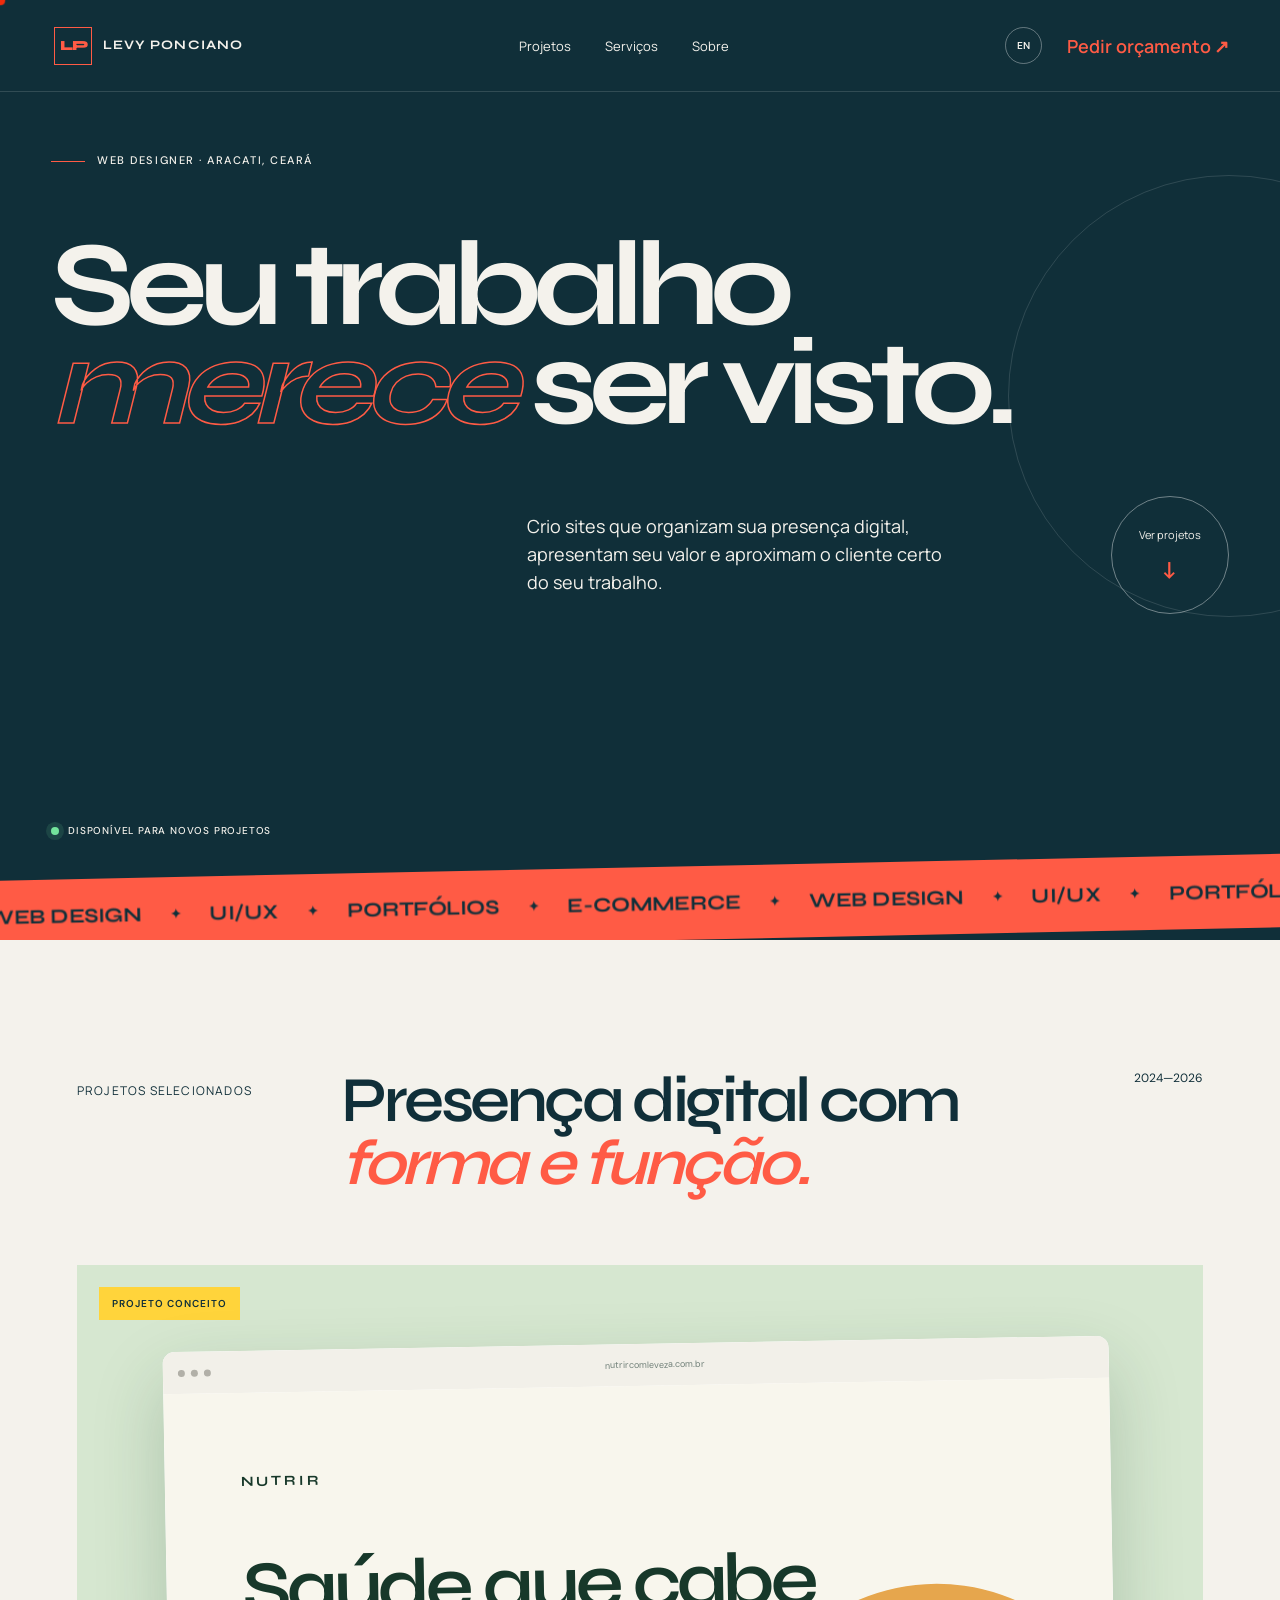
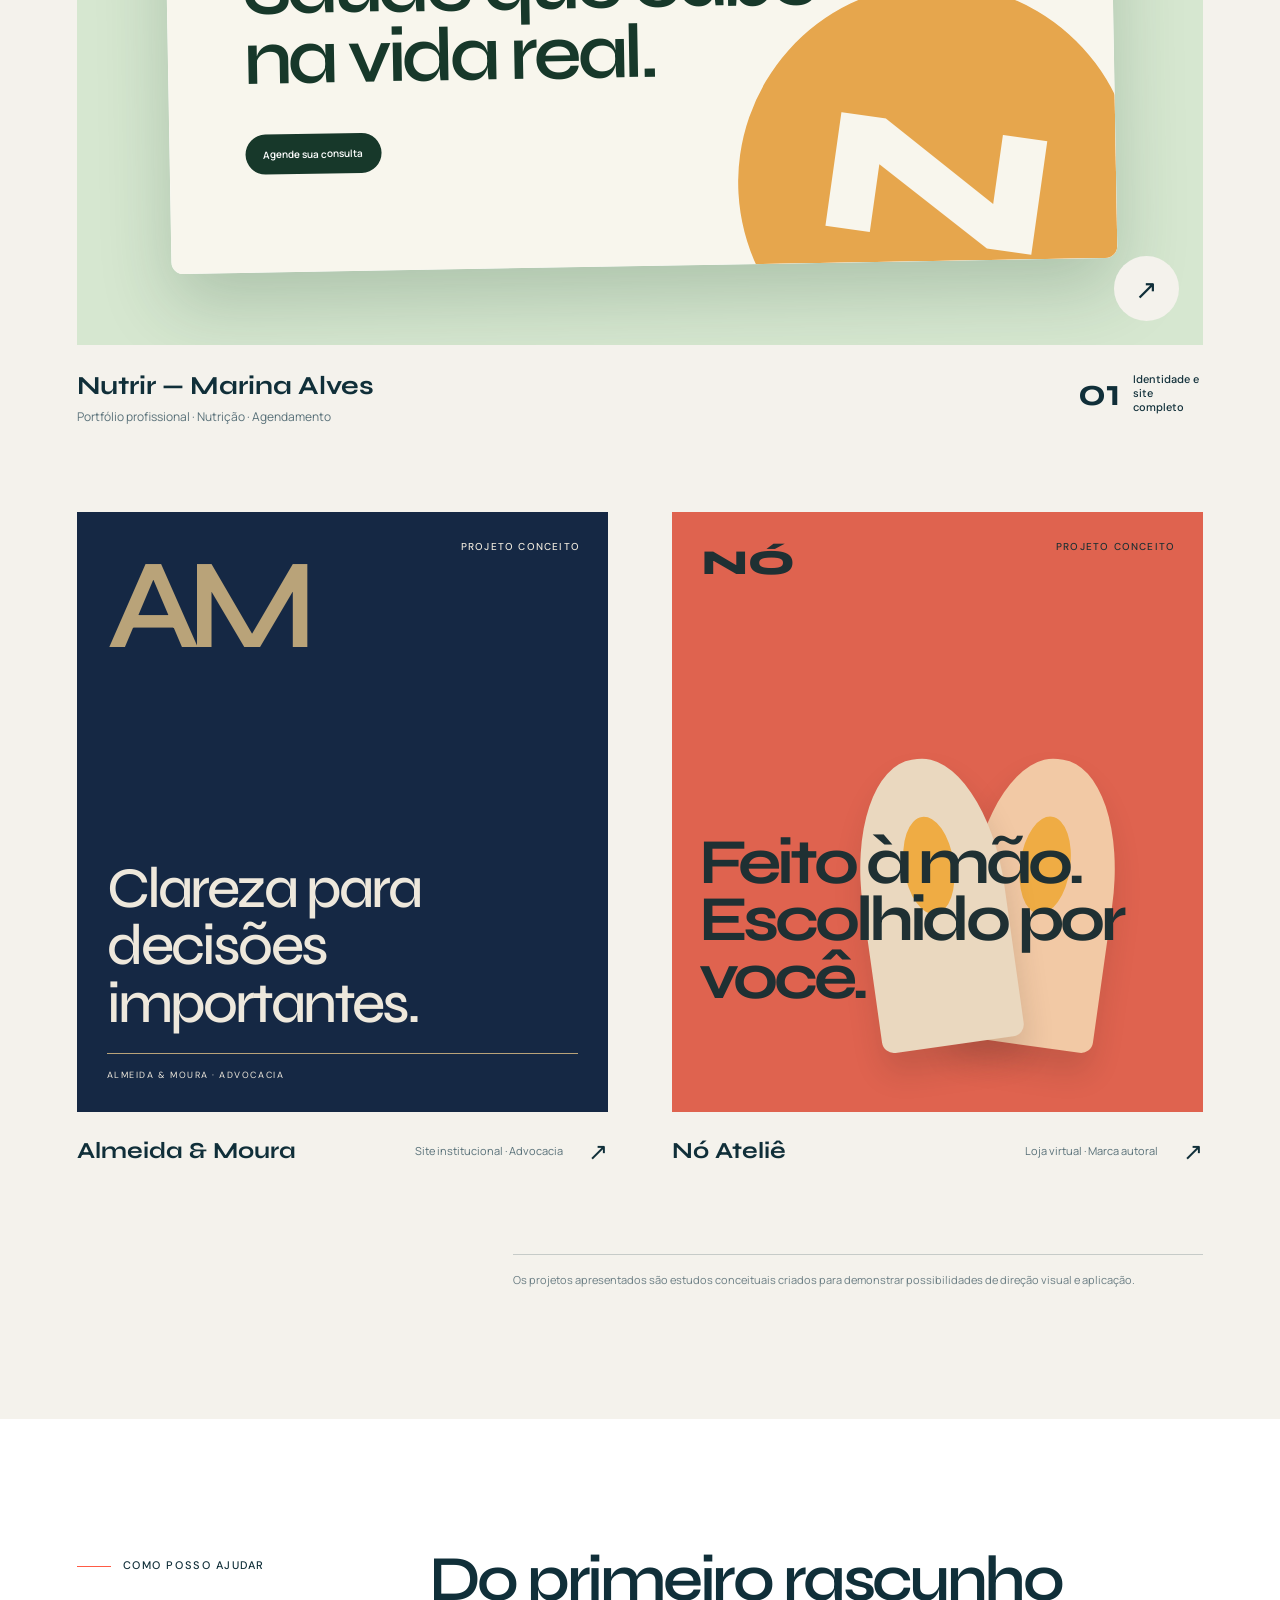
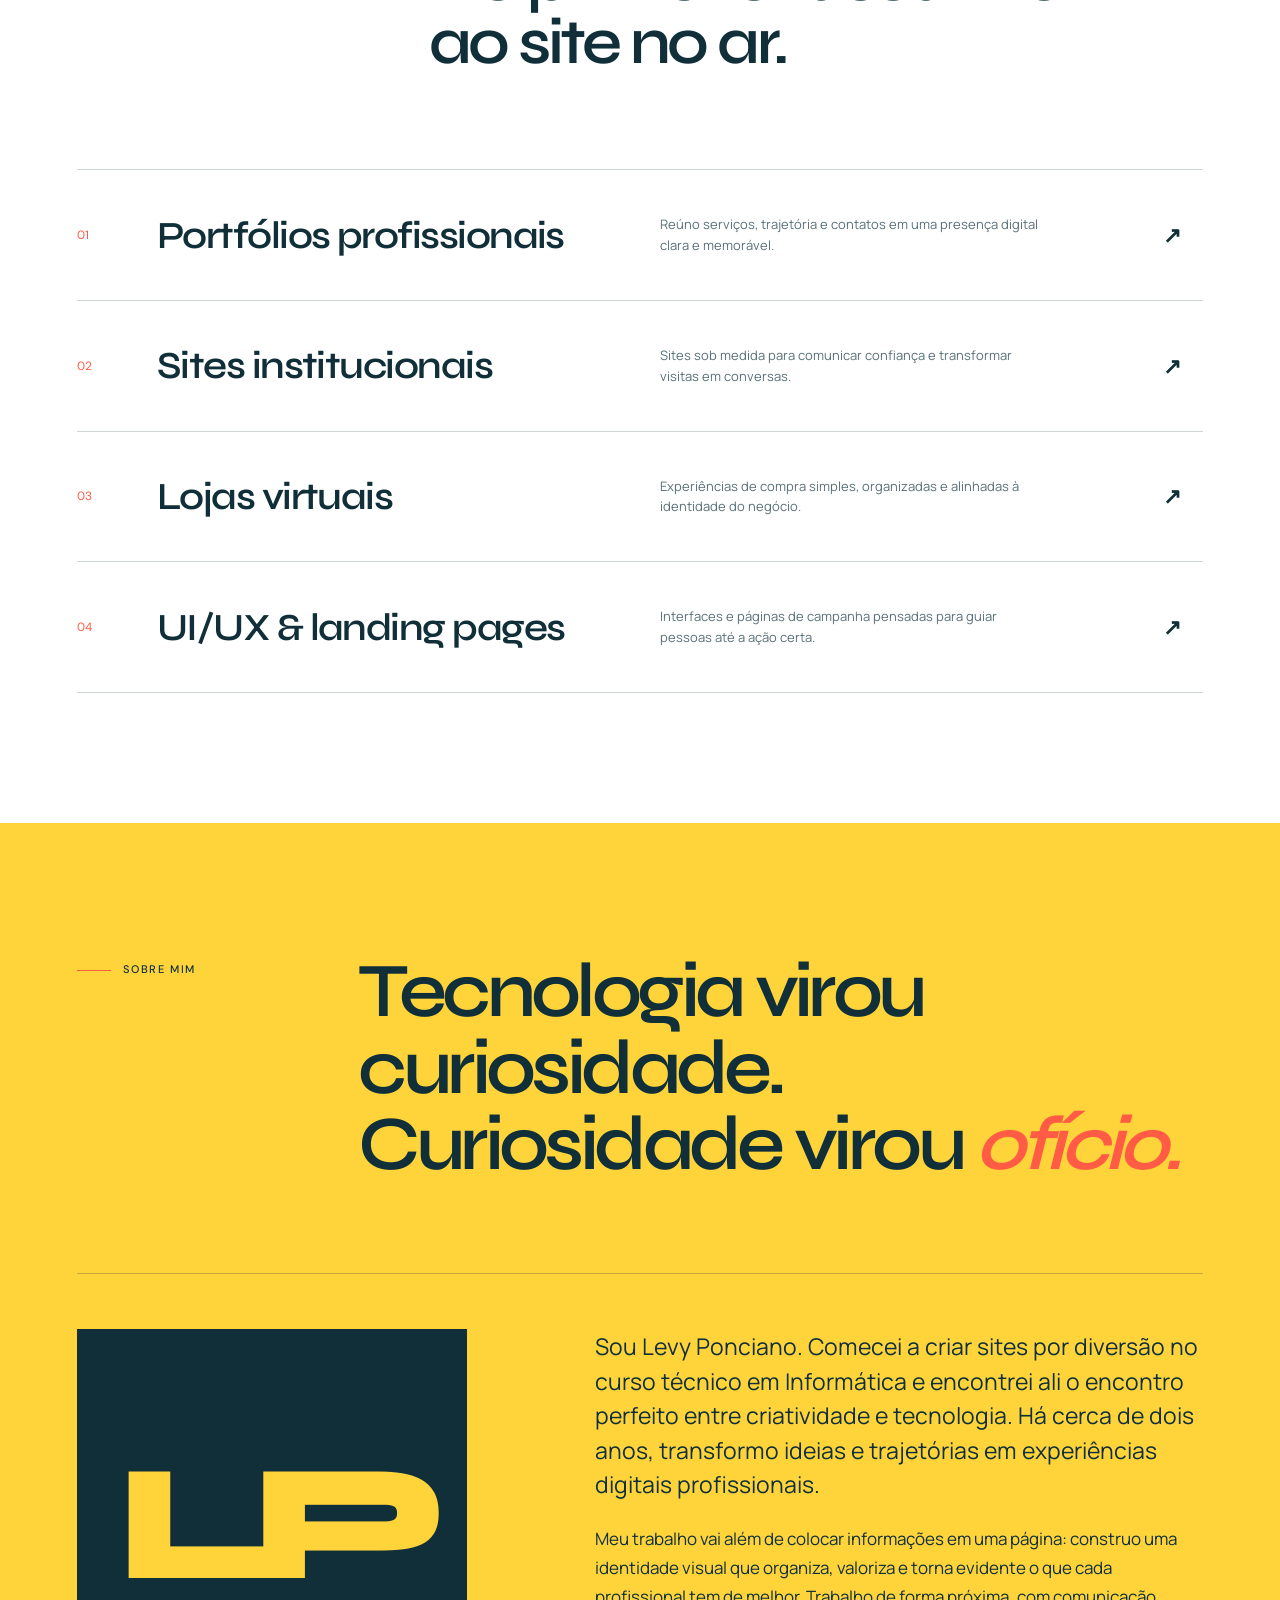
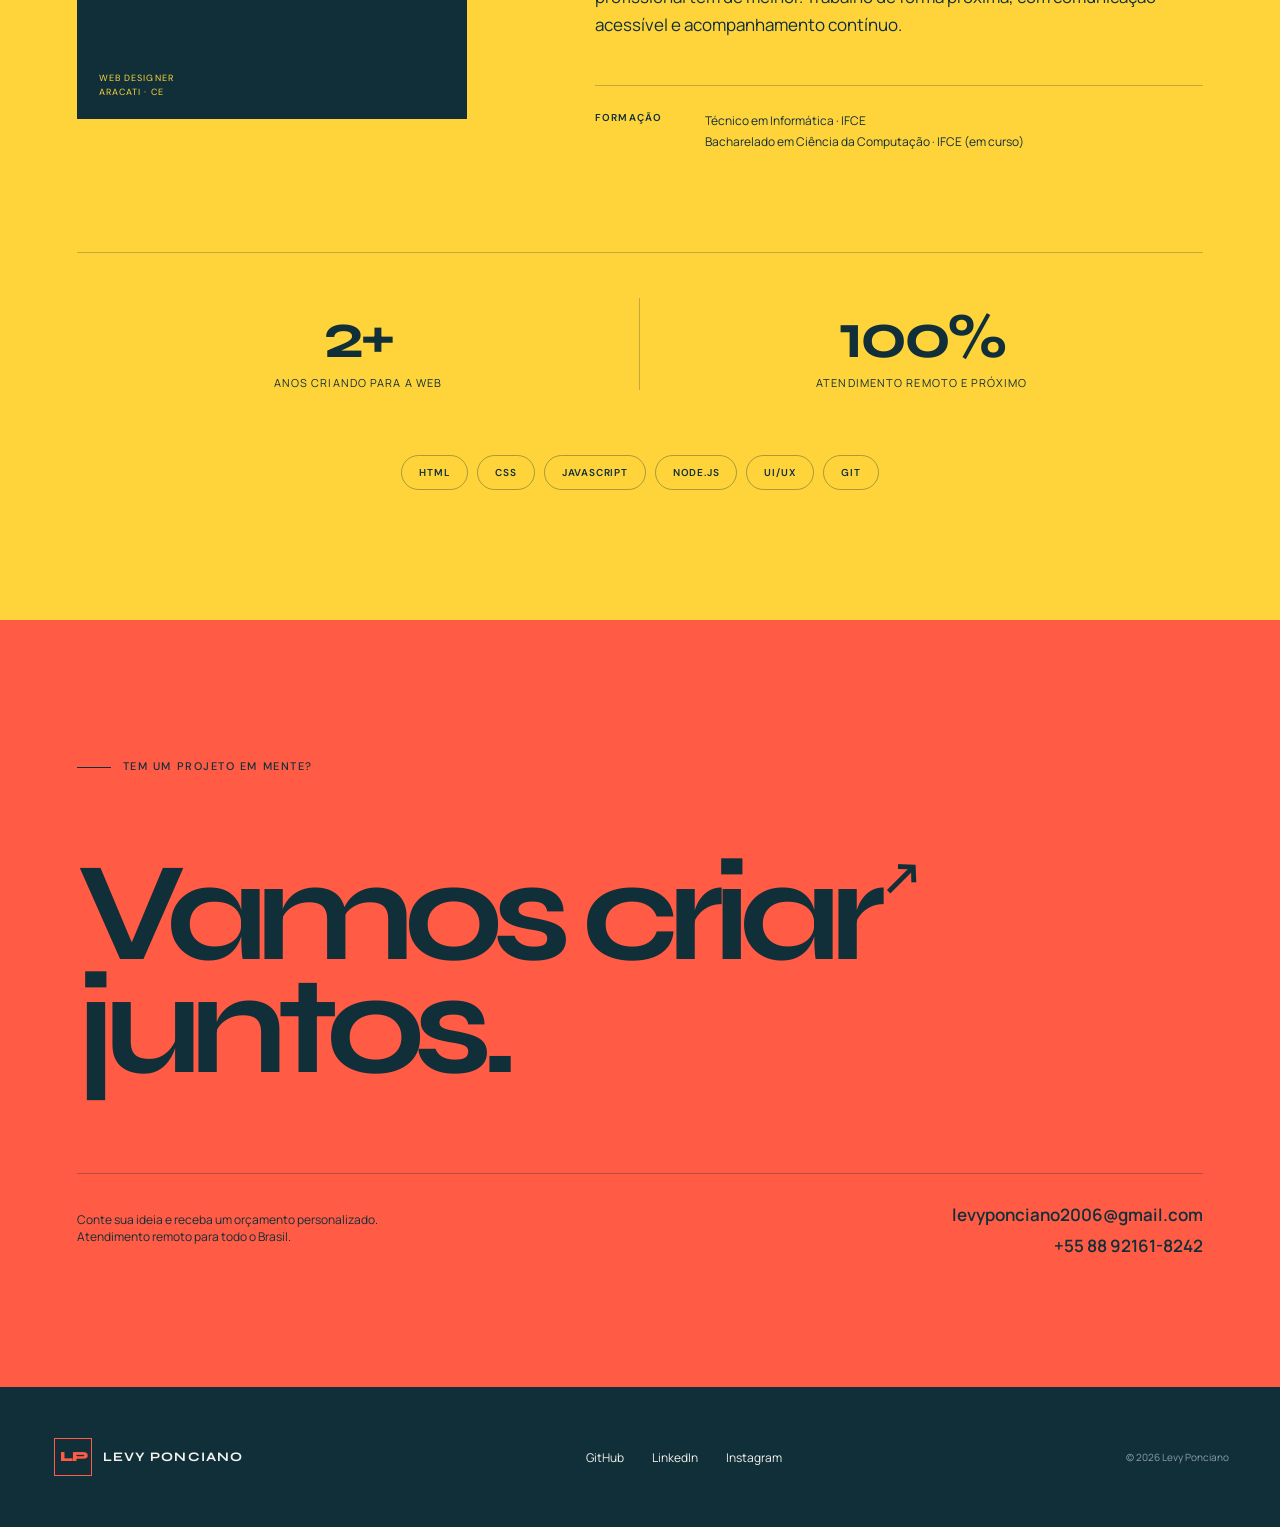
==== index.html @ dc45541b "fix: elimina espacos no carrossel infinito" ====
<!DOCTYPE html><html lang="pt-BR"><head><meta charset="UTF-8"><meta name="viewport" content="width=device-width,initial-scale=1"><meta name="description" content="Site Levy — portfólio pessoal de Levy Ponciano, web designer em Aracati, Ceará. Sites profissionais, portfólios e lojas virtuais sob medida."><meta name="theme-color" content="#102f39"><title>Site Levy — Portfólio pessoal</title><link rel="icon" href="assets/favicon.svg" type="image/svg+xml"><link rel="preconnect" href="https://fonts.googleapis.com"><link rel="preconnect" href="https://fonts.gstatic.com" crossorigin><link href="https://fonts.googleapis.com/css2?family=DM+Sans:wght@400;500;600&family=Manrope:wght@400;500;600;700&family=Syne:wght@600;700;800&display=swap" rel="stylesheet"><link rel="stylesheet" href="styles.css?v=5"></head>
<body><div class="cursor-dot" aria-hidden="true"></div>
<header class="site-header"><a class="brand" href="#inicio" aria-label="Levy Ponciano, início"><span class="brand-mark">LP</span><span class="brand-name">LEVY PONCIANO</span></a><nav class="desktop-nav" aria-label="Navegação principal"><a href="#projetos" data-pt="Projetos" data-en="Work">Projetos</a><a href="#servicos" data-pt="Serviços" data-en="Services">Serviços</a><a href="#sobre" data-pt="Sobre" data-en="About">Sobre</a></nav><div class="header-actions"><button class="language-button" type="button" aria-label="Switch to English">EN</button><a class="header-cta" href="#contato"><span data-pt="Pedir orçamento" data-en="Request a quote">Pedir orçamento</span> <b>↗</b></a></div><button class="menu-button" type="button" aria-label="Abrir menu" aria-expanded="false">Menu</button></header>
<main><section class="hero" id="inicio"><div class="hero-kicker reveal" data-pt="Web designer · Aracati, Ceará" data-en="Web designer · Aracati, Brazil">Web designer · Aracati, Ceará</div><h1 class="hero-title reveal"><span data-pt="Seu trabalho" data-en="Your work">Seu trabalho</span><br><span class="outline-word" data-pt="merece" data-en="deserves">merece</span> <span data-pt="ser visto." data-en="to be seen.">ser visto.</span></h1><div class="hero-bottom reveal"><p data-pt="Crio sites que organizam sua presença digital, apresentam seu valor e aproximam o cliente certo do seu trabalho." data-en="I create websites that organize your digital presence, communicate your value and bring the right clients closer to your work.">Crio sites que organizam sua presença digital, apresentam seu valor e aproximam o cliente certo do seu trabalho.</p><a class="round-link" href="#projetos"><span data-pt="Ver projetos" data-en="View work">Ver projetos</span><b>↓</b></a></div><div class="availability"><i></i><span data-pt="Disponível para novos projetos" data-en="Available for new projects">Disponível para novos projetos</span></div><div class="ticker" aria-label="Especialidades"><div class="ticker-track"><div class="ticker-group"><span>WEB DESIGN</span><i>✦</i><span>UI/UX</span><i>✦</i><span>PORTFÓLIOS</span><i>✦</i><span>E-COMMERCE</span><i>✦</i></div><div class="ticker-group" aria-hidden="true"><span>WEB DESIGN</span><i>✦</i><span>UI/UX</span><i>✦</i><span>PORTFÓLIOS</span><i>✦</i><span>E-COMMERCE</span><i>✦</i></div></div></div></section>
<section class="work section-pad" id="projetos"><header class="section-heading reveal"><p data-pt="Projetos selecionados" data-en="Selected work">Projetos selecionados</p><h2><span data-pt="Presença digital com" data-en="Digital presence with">Presença digital com</span><br><em data-pt="forma e função." data-en="form and function.">forma e função.</em></h2><span>2024—2026</span></header>
<article class="featured-case reveal"><div class="case-image project-nutri"><span class="case-badge" data-pt="Projeto conceito" data-en="Concept project">Projeto conceito</span><div class="browser-mockup"><div class="browser-bar"><i></i><i></i><i></i><small>nutrircomleveza.com.br</small></div><div class="nutri-page"><p>NUTRIR</p><h3 data-pt="Saúde que cabe<br>na vida real." data-en="Health that fits<br>real life.">Saúde que cabe<br>na vida real.</h3><button data-pt="Agende sua consulta" data-en="Book an appointment">Agende sua consulta</button><div class="food-circle">N</div></div></div><span class="case-arrow">↗</span></div><div class="case-meta"><div><span>Nutrir — Marina Alves</span><p data-pt="Portfólio profissional · Nutrição · Agendamento" data-en="Professional portfolio · Nutrition · Booking">Portfólio profissional · Nutrição · Agendamento</p></div><strong>01<small data-pt="Identidade e site completo" data-en="Identity and complete website">Identidade e site completo</small></strong></div></article>
<div class="case-grid"><article class="mini-case reveal"><div class="graphic-card legal"><span class="card-label" data-pt="Projeto conceito" data-en="Concept project">Projeto conceito</span><span class="legal-monogram">AM</span><p class="legal-title" data-pt="Clareza para<br>decisões importantes." data-en="Clarity for<br>important decisions.">Clareza para<br>decisões importantes.</p><div class="legal-rule"></div><small>ALMEIDA & MOURA · ADVOCACIA</small></div><div class="mini-meta"><h3>Almeida & Moura</h3><p data-pt="Site institucional · Advocacia" data-en="Institutional website · Law">Site institucional · Advocacia</p><span>↗</span></div></article><article class="mini-case reveal"><div class="graphic-card store"><span class="card-label" data-pt="Projeto conceito" data-en="Concept project">Projeto conceito</span><p class="store-logo">NÓ</p><div class="product product-one"></div><div class="product product-two"></div><p class="store-copy" data-pt="Feito à mão.<br>Escolhido por você." data-en="Handmade.<br>Chosen by you.">Feito à mão.<br>Escolhido por você.</p></div><div class="mini-meta"><h3>Nó Ateliê</h3><p data-pt="Loja virtual · Marca autoral" data-en="Online store · Independent brand">Loja virtual · Marca autoral</p><span>↗</span></div></article></div><p class="concept-note reveal" data-pt="Os projetos apresentados são estudos conceituais criados para demonstrar possibilidades de direção visual e aplicação." data-en="These projects are concept studies created to demonstrate visual direction and application possibilities.">Os projetos apresentados são estudos conceituais criados para demonstrar possibilidades de direção visual e aplicação.</p></section>
<section class="services section-pad" id="servicos"><div class="services-intro reveal"><p class="eyebrow" data-pt="Como posso ajudar" data-en="How I can help">Como posso ajudar</p><h2 data-pt="Do primeiro rascunho<br>ao site no ar." data-en="From the first sketch<br>to a live website.">Do primeiro rascunho<br>ao site no ar.</h2></div><div class="service-list">
<article class="service-item reveal"><span>01</span><h3 data-pt="Portfólios profissionais" data-en="Professional portfolios">Portfólios profissionais</h3><p data-pt="Reúno serviços, trajetória e contatos em uma presença digital clara e memorável." data-en="I bring services, experience and contacts together in a clear, memorable digital presence.">Reúno serviços, trajetória e contatos em uma presença digital clara e memorável.</p><b>↗</b></article><article class="service-item reveal"><span>02</span><h3 data-pt="Sites institucionais" data-en="Institutional websites">Sites institucionais</h3><p data-pt="Sites sob medida para comunicar confiança e transformar visitas em conversas." data-en="Bespoke websites designed to build trust and turn visits into conversations.">Sites sob medida para comunicar confiança e transformar visitas em conversas.</p><b>↗</b></article><article class="service-item reveal"><span>03</span><h3 data-pt="Lojas virtuais" data-en="Online stores">Lojas virtuais</h3><p data-pt="Experiências de compra simples, organizadas e alinhadas à identidade do negócio." data-en="Simple, organized shopping experiences aligned with your business identity.">Experiências de compra simples, organizadas e alinhadas à identidade do negócio.</p><b>↗</b></article><article class="service-item reveal"><span>04</span><h3>UI/UX & landing pages</h3><p data-pt="Interfaces e páginas de campanha pensadas para guiar pessoas até a ação certa." data-en="Interfaces and campaign pages designed to guide people toward the right action.">Interfaces e páginas de campanha pensadas para guiar pessoas até a ação certa.</p><b>↗</b></article></div></section>
<section class="about section-pad" id="sobre"><div class="about-top"><p class="eyebrow reveal" data-pt="Sobre mim" data-en="About me">Sobre mim</p><blockquote class="reveal"><span data-pt="Tecnologia virou curiosidade.<br>Curiosidade virou" data-en="Technology became curiosity.<br>Curiosity became">Tecnologia virou curiosidade.<br>Curiosidade virou</span> <em data-pt="ofício." data-en="craft.">ofício.</em></blockquote></div><div class="about-grid"><div class="portrait-mark reveal"><span>LP</span><small>WEB DESIGNER<br>ARACATI · CE</small></div><div class="about-copy reveal"><p data-pt="Sou Levy Ponciano. Comecei a criar sites por diversão no curso técnico em Informática e encontrei ali o encontro perfeito entre criatividade e tecnologia. Há cerca de dois anos, transformo ideias e trajetórias em experiências digitais profissionais." data-en="I'm Levy Ponciano. I started building websites for fun during my IT technical course and found the perfect meeting point between creativity and technology. For nearly two years, I've turned ideas and careers into professional digital experiences.">Sou Levy Ponciano. Comecei a criar sites por diversão no curso técnico em Informática e encontrei ali o encontro perfeito entre criatividade e tecnologia. Há cerca de dois anos, transformo ideias e trajetórias em experiências digitais profissionais.</p><p data-pt="Meu trabalho vai além de colocar informações em uma página: construo uma identidade visual que organiza, valoriza e torna evidente o que cada profissional tem de melhor. Trabalho de forma próxima, com comunicação acessível e acompanhamento contínuo." data-en="My work goes beyond putting information on a page: I build a visual identity that organizes, elevates and makes each professional's strengths evident. I work closely with every client, offering accessible communication and continuous support.">Meu trabalho vai além de colocar informações em uma página: construo uma identidade visual que organiza, valoriza e torna evidente o que cada profissional tem de melhor. Trabalho de forma próxima, com comunicação acessível e acompanhamento contínuo.</p><div class="education"><span data-pt="Formação" data-en="Education">Formação</span><p data-pt="Técnico em Informática · IFCE<br>Bacharelado em Ciência da Computação · IFCE (em curso)" data-en="IT Technician · IFCE<br>B.Sc. in Computer Science · IFCE (ongoing)">Técnico em Informática · IFCE<br>Bacharelado em Ciência da Computação · IFCE (em curso)</p></div></div></div><div class="numbers"><div class="reveal"><strong>2+</strong><span data-pt="anos criando para a web" data-en="years building for the web">anos criando para a web</span></div><div class="reveal"><strong>100%</strong><span data-pt="atendimento remoto e próximo" data-en="remote and personal service">atendimento remoto e próximo</span></div></div><div class="stack reveal"><span>HTML</span><span>CSS</span><span>JAVASCRIPT</span><span>NODE.JS</span><span>UI/UX</span><span>GIT</span></div></section>
<section class="contact section-pad" id="contato"><p class="eyebrow reveal" data-pt="Tem um projeto em mente?" data-en="Have a project in mind?">Tem um projeto em mente?</p><a href="https://wa.me/5588921618242?text=Ol%C3%A1%2C%20Levy!%20Gostaria%20de%20conversar%20sobre%20um%20site." class="contact-link reveal" target="_blank" rel="noopener"><span data-pt="Vamos criar" data-en="Let's create">Vamos criar</span><br><span data-pt="juntos." data-en="together.">juntos.</span><b>↗</b></a><div class="contact-bottom"><p data-pt="Conte sua ideia e receba um orçamento personalizado.<br>Atendimento remoto para todo o Brasil." data-en="Share your idea and receive a personalized quote.<br>Remote service throughout Brazil.">Conte sua ideia e receba um orçamento personalizado.<br>Atendimento remoto para todo o Brasil.</p><div><a href="mailto:levyponciano2006@gmail.com">levyponciano2006@gmail.com</a><a href="tel:+5588921618242">+55 88 92161-8242</a></div></div></section></main>
<footer><a class="brand" href="#inicio"><span class="brand-mark">LP</span><span class="brand-name">LEVY PONCIANO</span></a><div><a href="https://github.com/levyponciano" target="_blank" rel="noopener">GitHub</a><a href="https://www.linkedin.com/in/pedro-levy-ponciano-lopes-835797256/" target="_blank" rel="noopener">LinkedIn</a><a href="https://instagram.com/levyponcianoo" target="_blank" rel="noopener">Instagram</a></div><p>© 2026 Levy Ponciano</p></footer><script src="script.js?v=2"></script></body></html>
---- styles.css ----
:root{--ink:#102f39;--paper:#f4f2ec;--coral:#ff5b45;--yellow:#ffd43b;--blue:#1947d1;--white:#fff;--line:rgba(16,47,57,.2);--display:"Syne",sans-serif;--body:"Manrope",sans-serif;--utility:"DM Sans",sans-serif}
*{box-sizing:border-box}html{scroll-behavior:smooth}body{margin:0;background:var(--paper);color:var(--ink);font-family:var(--body);overflow-x:hidden}a{color:inherit;text-decoration:none}img{display:block;max-width:100%}::selection{background:var(--coral);color:var(--white)}
.site-header{height:92px;padding:0 clamp(24px,4vw,64px);display:flex;align-items:center;justify-content:space-between;border-bottom:1px solid rgba(255,255,255,.14);position:fixed;top:0;left:0;z-index:20;width:100%;color:var(--paper);transition:height .35s ease,background-color .35s ease,box-shadow .35s ease,backdrop-filter .35s ease}.site-header.scrolled{height:72px;background:rgba(16,47,57,.92);backdrop-filter:blur(14px);box-shadow:0 8px 30px rgba(4,20,25,.15)}.brand{font:800 23px/1 var(--display);letter-spacing:-1.5px}.brand span{color:var(--coral);margin-left:3px}.desktop-nav{display:flex;gap:34px;font-size:13px}.desktop-nav a,.header-cta{position:relative}.desktop-nav a:after,.header-cta:after{content:"";position:absolute;height:1px;left:0;right:100%;bottom:-6px;background:currentColor;transition:right .3s}.desktop-nav a:hover:after,.header-cta:hover:after{right:0}.header-cta{font-size:13px;font-weight:600}.header-cta span{color:var(--coral);font-size:18px}.menu-button{display:none;border:0;background:none;color:inherit;font:inherit}
.hero{min-height:900px;background:var(--ink);color:var(--paper);padding:155px clamp(24px,4vw,64px) 0;position:relative;overflow:hidden}.hero:before{content:"";position:absolute;width:440px;height:440px;border:1px solid rgba(255,255,255,.13);border-radius:50%;right:-170px;top:175px}.hero-kicker,.eyebrow{font:500 11px/1 var(--utility);letter-spacing:.14em;text-transform:uppercase}.hero-kicker:before,.eyebrow:before{content:"";display:inline-block;width:34px;height:1px;background:var(--coral);vertical-align:middle;margin-right:12px}.hero-title{font:700 clamp(64px,10vw,150px)/.82 var(--display);letter-spacing:-.075em;margin:70px 0 62px;position:relative;z-index:1}.outline-word{color:transparent;-webkit-text-stroke:1.5px var(--coral);font-style:italic}.hero-bottom{display:flex;justify-content:flex-end;align-items:center;gap:clamp(60px,12vw,180px)}.hero-bottom>p{font-size:18px;line-height:1.55;max-width:430px}.round-link{width:118px;height:118px;border:1px solid rgba(255,255,255,.4);border-radius:50%;display:flex;flex-direction:column;align-items:center;justify-content:center;gap:10px;font-size:11px;transition:.35s}.round-link b{color:var(--coral);font-size:23px}.round-link:hover{background:var(--coral);border-color:var(--coral);transform:rotate(-8deg)}.round-link:hover b{color:white}.ticker{position:absolute;bottom:0;left:0;width:100%;height:72px;background:var(--coral);color:var(--ink);display:flex;align-items:center;overflow:hidden;transform:rotate(-1.2deg) scale(1.02)}.ticker-track{display:flex;align-items:center;gap:28px;white-space:nowrap;font:700 20px var(--display);animation:marquee 18s linear infinite}.ticker i{font-style:normal;font-size:13px}@keyframes marquee{to{transform:translateX(-50%)}}
.section-pad{padding:130px clamp(24px,6vw,94px)}.section-heading{display:grid;grid-template-columns:1fr 3fr auto;align-items:start;margin-bottom:70px}.section-heading>p{font-size:12px;text-transform:uppercase;letter-spacing:.1em}.section-heading h2,.services-intro h2{font:600 clamp(40px,5vw,75px)/.98 var(--display);letter-spacing:-.055em;margin:0}.section-heading h2 em{color:var(--coral);font-weight:600}.section-heading>span{font:12px var(--utility)}.case-image{height:min(62vw,700px);overflow:hidden;position:relative;background:#163fb2}.case-image img{width:100%;height:100%;object-fit:cover;transition:transform .7s cubic-bezier(.2,.7,.2,1)}.case-image:hover img{transform:scale(1.035)}.case-badge{position:absolute;top:22px;left:22px;background:var(--yellow);padding:10px 13px;font:600 10px var(--utility);text-transform:uppercase;letter-spacing:.1em}.case-arrow{position:absolute;right:24px;bottom:24px;width:65px;height:65px;background:var(--paper);display:grid;place-items:center;font-size:27px;border-radius:50%;transition:.3s}.case-image:hover .case-arrow{background:var(--coral);transform:rotate(45deg)}.case-meta{display:flex;justify-content:space-between;align-items:flex-start;padding:25px 0 80px}.case-meta>div span{font:700 26px var(--display)}.case-meta p{margin:7px 0;color:#587078;font-size:12px}.case-meta>strong{font:700 38px var(--display);display:flex;align-items:center;gap:12px}.case-meta small{font:500 11px var(--utility);max-width:70px}.case-grid{display:grid;grid-template-columns:1fr 1fr;gap:clamp(25px,5vw,75px)}.graphic-card{height:min(50vw,600px);position:relative;overflow:hidden;padding:30px}.cobalt{background:var(--blue);color:var(--white)}.yellow{background:var(--yellow)}.vertical-copy{position:absolute;left:25px;bottom:30px;writing-mode:vertical-rl;transform:rotate(180deg);font:600 11px var(--utility);letter-spacing:.15em}.orbit{position:absolute;inset:50% auto auto 50%;transform:translate(-50%,-50%);width:55%;aspect-ratio:1;border:1px solid rgba(255,255,255,.6);border-radius:50%;display:flex;flex-direction:column;align-items:center;justify-content:center}.orbit:before,.orbit:after{content:"";position:absolute;inset:-15%;border:1px solid rgba(255,255,255,.18);border-radius:47% 53% 45% 55%;transform:rotate(25deg)}.orbit:after{inset:-32%;transform:rotate(-31deg)}.orbit b{font:700 clamp(48px,7vw,95px) var(--display);letter-spacing:-.07em}.orbit small{letter-spacing:.2em}.card-label{position:absolute;top:28px;right:28px;font:500 10px var(--utility);text-transform:uppercase;letter-spacing:.12em}.big-type{font:800 clamp(48px,7vw,105px)/.78 var(--display);letter-spacing:-.08em;margin:5px 0;position:relative;z-index:2}.shape{position:absolute;border-radius:50%}.shape-one{width:50%;aspect-ratio:1;background:var(--coral);right:-5%;bottom:-8%}.shape-two{width:32%;aspect-ratio:1;background:var(--ink);right:21%;bottom:15%;mix-blend-mode:multiply}.mini-meta{display:grid;grid-template-columns:1fr auto auto;align-items:center;gap:25px;padding-top:20px}.mini-meta h3{font:700 23px var(--display);margin:0}.mini-meta p{font-size:11px;color:#587078}.mini-meta span{font-size:24px}
.services{background:var(--white)}.services-intro{display:grid;grid-template-columns:1fr 2.2fr;margin-bottom:95px}.services-intro h2{max-width:850px}.service-item{display:grid;grid-template-columns:80px 1fr 1fr 40px;align-items:center;border-top:1px solid var(--line);padding:31px 0;transition:.3s}.service-item:last-child{border-bottom:1px solid var(--line)}.service-item span{font:12px var(--utility);color:var(--coral)}.service-item h3{font:600 clamp(25px,3vw,42px) var(--display);letter-spacing:-.04em;margin:0}.service-item p{font-size:13px;line-height:1.6;max-width:380px;color:#587078}.service-item b{font-size:22px;transition:.3s}.service-item:hover{padding-left:15px;background:var(--paper)}.service-item:hover b{transform:rotate(45deg);color:var(--coral)}
.proof{background:var(--yellow);text-align:center}.proof .eyebrow{display:inline-block}.proof blockquote{font:600 clamp(38px,6.2vw,88px)/1.02 var(--display);letter-spacing:-.06em;max-width:1180px;margin:75px auto 45px}.proof blockquote em{color:var(--coral)}.quote-author{display:flex;justify-content:center;align-items:center;gap:13px;text-align:left}.quote-author>span{width:42px;height:42px;border-radius:50%;background:var(--ink);color:var(--yellow);display:grid;place-items:center;font:700 11px var(--utility)}.quote-author p{font-size:11px;line-height:1.5}.numbers{display:grid;grid-template-columns:repeat(3,1fr);border-top:1px solid rgba(16,47,57,.25);margin-top:100px;padding-top:45px}.numbers>div{display:flex;flex-direction:column;border-right:1px solid rgba(16,47,57,.25)}.numbers>div:last-child{border:0}.numbers strong{font:700 clamp(42px,5vw,72px) var(--display);letter-spacing:-.06em}.numbers span{font-size:11px;text-transform:uppercase;letter-spacing:.1em}
.contact{background:var(--coral);min-height:720px;display:flex;flex-direction:column;justify-content:center}.contact .eyebrow:before{background:var(--ink)}.contact-link{font:700 clamp(65px,11vw,165px)/.8 var(--display);letter-spacing:-.08em;margin:75px 0 90px;position:relative;width:max-content}.contact-link span{font-size:.35em;position:absolute;right:-.7em;top:.05em;transition:.3s}.contact-link:hover span{transform:rotate(45deg)}.contact-bottom{display:flex;justify-content:space-between;align-items:end;border-top:1px solid rgba(16,47,57,.3);padding-top:25px;font-size:12px}.contact-bottom a{font:600 17px var(--body)}footer{background:var(--ink);color:var(--paper);min-height:140px;display:flex;align-items:center;justify-content:space-between;padding:30px clamp(24px,4vw,64px)}footer>div{display:flex;gap:28px;font-size:12px}footer p{font-size:10px;color:#8ca0a6}
.reveal{opacity:0;transform:translateY(24px);transition:opacity .7s ease,transform .7s ease}.reveal.visible{opacity:1;transform:none}.cursor-dot{width:11px;height:11px;background:var(--coral);border-radius:50%;position:fixed;pointer-events:none;z-index:99;transform:translate(-50%,-50%);mix-blend-mode:difference;transition:width .2s,height .2s}
@media (max-width:760px){.site-header{height:72px}.desktop-nav,.header-cta{display:none}.menu-button{display:block}.hero{min-height:760px;padding-top:125px}.hero-title{margin-top:80px;font-size:clamp(58px,19vw,92px);line-height:.87}.hero-bottom{justify-content:space-between;gap:20px}.hero-bottom>p{font-size:14px;max-width:230px}.round-link{width:92px;height:92px;flex-shrink:0}.section-pad{padding:90px 22px}.section-heading{grid-template-columns:1fr auto;gap:30px}.section-heading h2{grid-column:1/-1;grid-row:2}.case-meta{align-items:end;padding-bottom:55px}.case-meta>strong{font-size:27px}.case-meta small{display:none}.case-grid{grid-template-columns:1fr;gap:55px}.graphic-card{height:115vw;max-height:570px}.services-intro{grid-template-columns:1fr;gap:35px;margin-bottom:55px}.service-item{grid-template-columns:38px 1fr 25px}.service-item p{grid-column:2/4;margin:12px 0 0}.service-item b{grid-column:3;grid-row:1}.proof blockquote{margin-top:55px}.numbers{grid-template-columns:1fr;gap:28px}.numbers>div{border-right:0;border-bottom:1px solid rgba(16,47,57,.25);padding-bottom:28px}.numbers>div:last-child{border-bottom:0}.contact{min-height:610px}.contact-link{font-size:18vw}.contact-bottom{align-items:start;gap:20px}.contact-bottom p{margin:0}footer{align-items:flex-start;flex-wrap:wrap;gap:25px}footer>div{order:3;width:100%}.cursor-dot{display:none}}
@media (max-width:760px){.desktop-nav.mobile-open{display:flex;position:absolute;top:72px;left:0;width:100%;padding:28px 24px 34px;background:var(--ink);border-top:1px solid rgba(255,255,255,.15);flex-direction:column;gap:22px;font:600 24px var(--display)}}
@media (prefers-reduced-motion:reduce){html{scroll-behavior:auto}.ticker-track{animation:none}.reveal{opacity:1;transform:none;transition:none}*{transition-duration:.01ms!important}}

/* Levy Ponciano — portfolio identity */
.brand{display:flex;align-items:center;gap:11px;letter-spacing:0}.brand-mark{width:38px;height:38px;border:1px solid currentColor;display:grid;place-items:center;color:var(--coral);font:800 14px/1 var(--display);letter-spacing:-1px}.brand-name{color:inherit!important;margin:0!important;font:700 13px/1 var(--display);letter-spacing:.08em}.header-actions{display:flex;align-items:center;gap:25px}.header-cta b{color:var(--coral);font-size:18px}.language-button{border:1px solid rgba(255,255,255,.35);border-radius:50%;width:37px;height:37px;background:transparent;color:inherit;font:600 10px var(--utility);cursor:pointer;transition:.25s}.language-button:hover{background:var(--coral);border-color:var(--coral)}
.hero{min-height:940px}.hero-title{font-size:clamp(62px,9.4vw,143px);max-width:1400px}.availability{position:absolute;left:clamp(24px,4vw,64px);bottom:103px;display:flex;align-items:center;gap:9px;font:500 10px var(--utility);letter-spacing:.08em;text-transform:uppercase}.availability i{width:8px;height:8px;border-radius:50%;background:#73e49c;box-shadow:0 0 0 5px rgba(115,228,156,.12);animation:pulse 2s infinite}@keyframes pulse{50%{box-shadow:0 0 0 9px rgba(115,228,156,0)}}
.project-nutri{background:#d6e7d0;padding:7% 8%;height:min(60vw,680px)}.browser-mockup{width:100%;height:100%;background:#fff;border-radius:12px;box-shadow:0 30px 70px rgba(29,67,42,.22);overflow:hidden;transform:rotate(-1deg)}.browser-bar{height:42px;background:#f2f0e9;display:flex;align-items:center;gap:6px;padding:0 15px}.browser-bar i{width:7px;height:7px;border-radius:50%;background:#b2b0a8}.browser-bar small{margin:auto;font:9px var(--utility);color:#718079}.nutri-page{height:calc(100% - 42px);padding:7% 8%;position:relative;background:#f8f6ed;color:#17382a;overflow:hidden}.nutri-page>p{font:700 14px var(--display);letter-spacing:.2em}.nutri-page h3{font:600 clamp(36px,6vw,85px)/.92 var(--display);letter-spacing:-.06em;margin:8% 0 5%;position:relative;z-index:2}.nutri-page button{border:0;background:#17382a;color:#fff;padding:13px 18px;border-radius:25px;font:600 10px var(--body)}.food-circle{position:absolute;right:-2%;bottom:-25%;width:42%;aspect-ratio:1;border-radius:50%;background:#e6a64d;color:#f8f6ed;display:grid;place-items:center;font:800 clamp(80px,14vw,190px) var(--display);transform:rotate(9deg)}
.legal{background:#152844;color:#eee8dc}.legal-monogram{display:block;font:600 clamp(70px,10vw,145px)/1 var(--display);letter-spacing:-.1em;color:#b9a379}.legal-title{font:500 clamp(31px,4.5vw,65px)/1 var(--display);letter-spacing:-.05em;position:absolute;left:30px;bottom:80px;margin:0}.legal-rule{position:absolute;bottom:58px;left:30px;right:30px;height:1px;background:#b9a379}.legal>small{position:absolute;bottom:31px;left:30px;letter-spacing:.17em;font:9px var(--utility)}.store{background:#df634f;color:#1f3033}.store-logo{font:800 35px var(--display);margin:0}.product{position:absolute;width:27%;height:48%;border-radius:48% 48% 12px 12px;background:#f2c9a5;bottom:11%;box-shadow:0 20px 30px rgba(48,31,26,.15)}.product:after{content:"";position:absolute;width:35%;height:34%;background:#efac44;border-radius:50%;left:32%;top:20%}.product-one{right:17%;transform:rotate(8deg)}.product-two{right:37%;transform:rotate(-8deg);background:#ead8bf}.store-copy{font:700 clamp(34px,5vw,72px)/.9 var(--display);letter-spacing:-.065em;position:absolute;bottom:7%;left:5%;z-index:2}.concept-note{max-width:690px;font-size:11px;line-height:1.6;color:#6a7d83;margin:85px 0 0 auto;border-top:1px solid var(--line);padding-top:16px}
.about{background:var(--yellow)}.about-top{display:grid;grid-template-columns:1fr 3fr}.about blockquote{font:600 clamp(39px,6vw,85px)/1 var(--display);letter-spacing:-.06em;margin:0 0 90px}.about blockquote em{color:var(--coral)}.about-grid{display:grid;grid-template-columns:1fr 2fr;gap:10vw;border-top:1px solid rgba(16,47,57,.25);padding-top:55px}.portrait-mark{aspect-ratio:1;max-width:390px;background:var(--ink);color:var(--yellow);position:relative;display:grid;place-items:center}.portrait-mark>span{font:800 clamp(90px,13vw,180px)/1 var(--display);letter-spacing:-.13em}.portrait-mark small{position:absolute;bottom:20px;left:22px;font:9px/1.5 var(--utility);letter-spacing:.12em}.about-copy{font-size:17px;line-height:1.7;max-width:720px}.about-copy>p:first-child{font-size:23px;line-height:1.5;margin-top:0}.education{display:grid;grid-template-columns:110px 1fr;border-top:1px solid rgba(16,47,57,.25);margin-top:45px;padding-top:25px}.education>span{font:600 10px var(--utility);text-transform:uppercase;letter-spacing:.12em}.education p{margin:0;font-size:12px}.about .numbers{margin-top:100px}.stack{display:flex;flex-wrap:wrap;justify-content:center;gap:9px;margin-top:65px}.stack span{border:1px solid rgba(16,47,57,.35);border-radius:50px;padding:10px 17px;font:600 10px var(--utility);letter-spacing:.08em}
.about .numbers{grid-template-columns:repeat(2,1fr)}
.about .numbers>div{align-items:center;text-align:center;padding-inline:clamp(24px,4vw,64px)}
.contact-link{width:fit-content;max-width:calc(100% - .55em)}.contact-link>span{position:static;font-size:inherit;color:inherit}.contact-link b{font-size:.35em;position:absolute;right:-.7em;top:.05em;transition:.3s}.contact-link:hover b{transform:rotate(45deg)}.contact-bottom>div{display:flex;flex-direction:column;gap:8px;text-align:right}.cursor-dot.cursor-hover{width:28px;height:28px}
@media(max-width:760px){.brand-name{display:none}.header-actions{margin-left:auto;margin-right:15px}.header-cta{display:none}.language-button{display:block}.hero{min-height:810px}.hero-title{font-size:clamp(54px,17.3vw,86px);margin-top:85px}.availability{bottom:94px}.project-nutri{padding:11% 5%;height:105vw}.browser-mockup{border-radius:7px}.nutri-page h3{font-size:9vw;margin-top:16%}.food-circle{width:50%;bottom:-10%}.about-top,.about-grid{grid-template-columns:1fr}.about blockquote{margin:50px 0 60px}.about-grid{gap:45px}.portrait-mark{width:75%;max-width:300px}.about-copy>p:first-child{font-size:19px}.education{grid-template-columns:1fr;gap:12px}.concept-note{margin-top:55px}.contact-bottom>div{text-align:left}.contact-link b{right:-.55em}.store-copy{font-size:11vw}.legal-title{font-size:9vw}}

/* Responsive refinement */
button,a{touch-action:manipulation}
a:focus-visible,button:focus-visible{outline:2px solid currentColor;outline-offset:5px}
@media(max-width:1100px) and (min-width:761px){
  .site-header{padding-inline:32px}.desktop-nav{gap:22px}.header-actions{gap:16px}
  .hero{min-height:860px;padding-inline:40px}.hero-title{font-size:clamp(70px,9.8vw,108px)}.hero-bottom{gap:60px}
  .section-pad{padding:105px 40px}.section-heading{grid-template-columns:150px 1fr auto}
  .case-grid{gap:32px}.graphic-card{height:54vw}.mini-meta{grid-template-columns:1fr auto}.mini-meta p{grid-column:1}.mini-meta span{grid-column:2;grid-row:1/3}
  .services-intro{grid-template-columns:180px 1fr}.service-item{grid-template-columns:55px 1fr 1fr 30px;gap:18px}
  .about-top{grid-template-columns:180px 1fr}.about-grid{grid-template-columns:minmax(240px,.8fr) 1.5fr;gap:7vw}.about-copy>p:first-child{font-size:20px}
  .contact-link{font-size:10.5vw}
}
@media(max-width:760px){
  .site-header{padding-inline:18px}.brand-mark{width:36px;height:36px}.language-button{width:40px;height:40px}.menu-button{min-width:44px;min-height:44px;padding:0}
  .desktop-nav.mobile-open{max-height:calc(100svh - 72px);overflow-y:auto}.desktop-nav.mobile-open a{padding-block:5px}
  .hero{min-height:max(720px,100svh);padding:118px 20px 0}.hero:before{width:300px;height:300px;right:-180px;top:150px}.hero-kicker{line-height:1.45}.hero-title{font-size:clamp(48px,16.4vw,76px);margin:62px 0 46px}.hero-bottom{align-items:flex-end}.hero-bottom>p{font-size:13px;max-width:min(60vw,245px);margin:0}.round-link{width:84px;height:84px}.availability{left:20px}
  .section-pad{padding:82px 20px}.section-heading{margin-bottom:50px}.section-heading h2,.services-intro h2{font-size:clamp(37px,11vw,54px)}
  .case-image{min-height:390px}.case-badge{top:14px;left:14px}.case-arrow{right:14px;bottom:14px;width:52px;height:52px}.case-meta{gap:18px}.case-meta>div span{font-size:21px}.case-meta>strong{font-size:23px;flex-shrink:0}
  .mini-meta{grid-template-columns:1fr auto;gap:8px 16px}.mini-meta p{grid-column:1;margin:0}.mini-meta span{grid-column:2;grid-row:1/3}.graphic-card{padding:22px}.card-label{top:20px;right:20px}.legal-title{left:22px}.legal-rule{left:22px;right:22px}.legal>small{left:22px;max-width:75%}
  .service-item{padding:26px 0}.service-item:hover{padding-left:0}.service-item h3{font-size:clamp(23px,7vw,32px)}
  .about .numbers{grid-template-columns:1fr;gap:28px}.about .numbers>div{align-items:flex-start;text-align:left;padding:0 0 28px;border-right:0;border-bottom:1px solid rgba(16,47,57,.25)}.about .numbers>div:last-child{padding-bottom:0;border-bottom:0}
  .stack{justify-content:flex-start;margin-top:48px}.contact-link{font-size:clamp(58px,18vw,92px);margin:60px 0 72px}.contact-bottom{flex-direction:column;align-items:flex-start}.contact-bottom>div{max-width:100%}.contact-bottom a{font-size:14px;overflow-wrap:anywhere}
  footer{padding-inline:20px}footer>div{gap:20px;flex-wrap:wrap}
}
@media(max-width:390px){
  .header-actions{gap:8px;margin-right:8px}.hero{padding-inline:16px}.hero-title{font-size:15.8vw}.hero-bottom{gap:12px}.hero-bottom>p{max-width:62vw}.round-link{width:76px;height:76px;font-size:10px}
  .section-pad{padding-inline:16px}.section-heading{grid-template-columns:1fr}.section-heading>span{grid-row:2}.section-heading h2{grid-row:3}.project-nutri{min-height:350px}.nutri-page button{padding:10px 12px;font-size:8px}.browser-bar small{max-width:70%;overflow:hidden;text-overflow:ellipsis}
  .case-meta{flex-direction:column;align-items:flex-start}.case-meta>strong{align-self:flex-end}.contact-link{font-size:17vw}.contact-link b{right:-.45em}
}
.ticker-track{width:max-content;gap:0;will-change:transform}
.ticker-group{display:flex;align-items:center;gap:28px;padding-right:28px;flex-shrink:0}
@keyframes marquee{to{transform:translateX(calc(-1 * var(--ticker-distance,50%)))}}
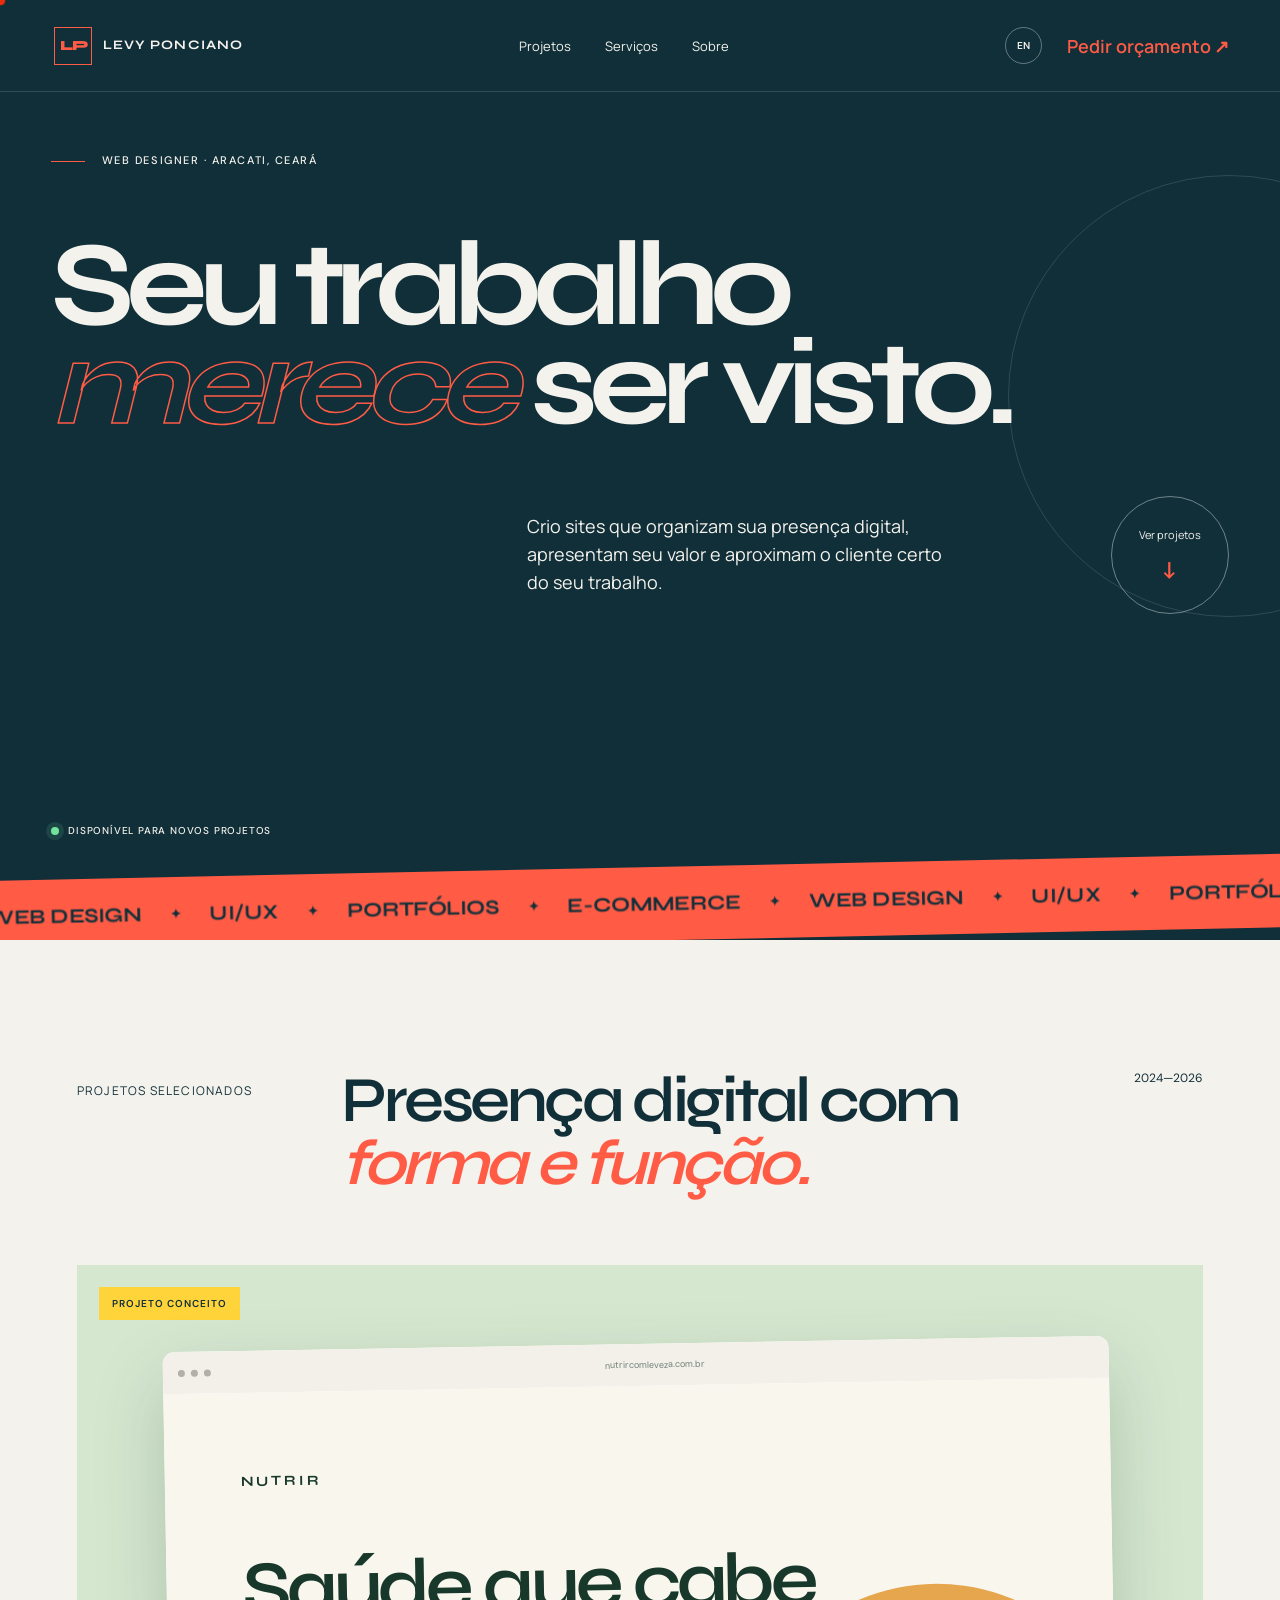
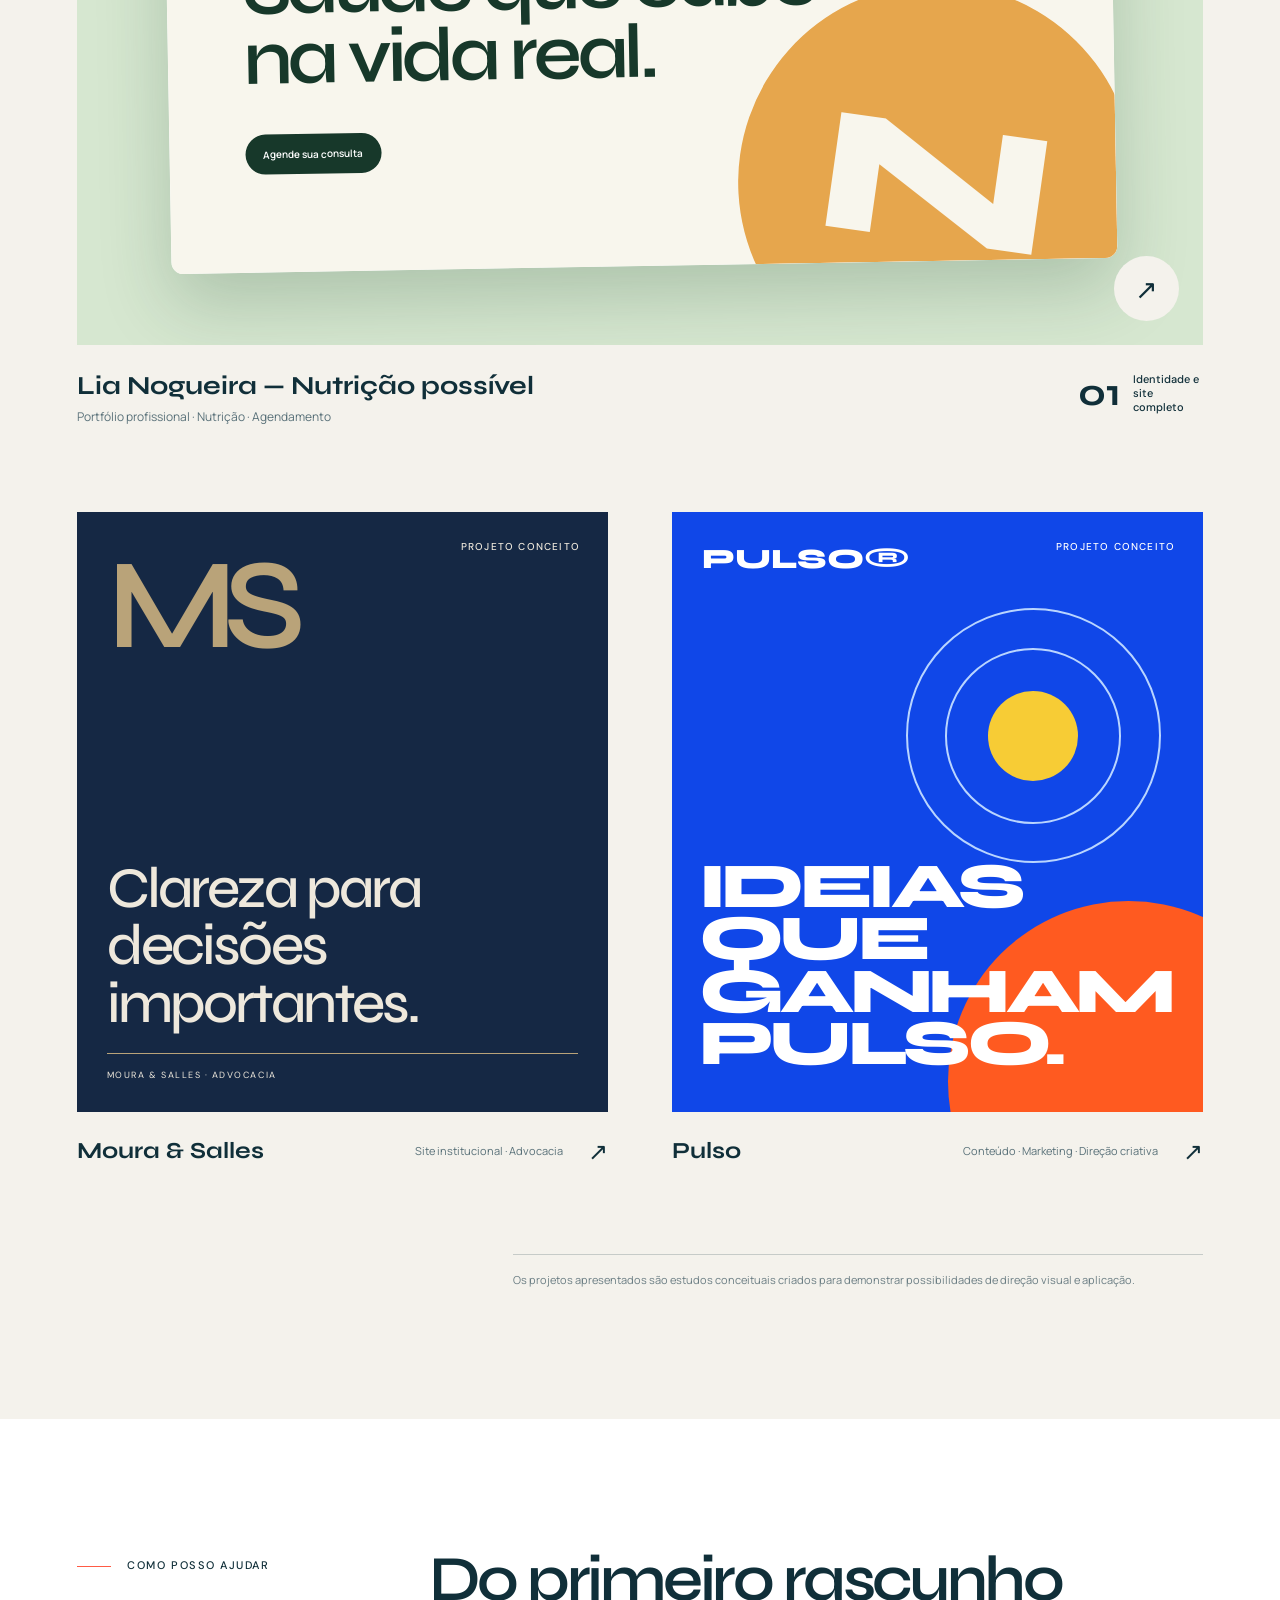
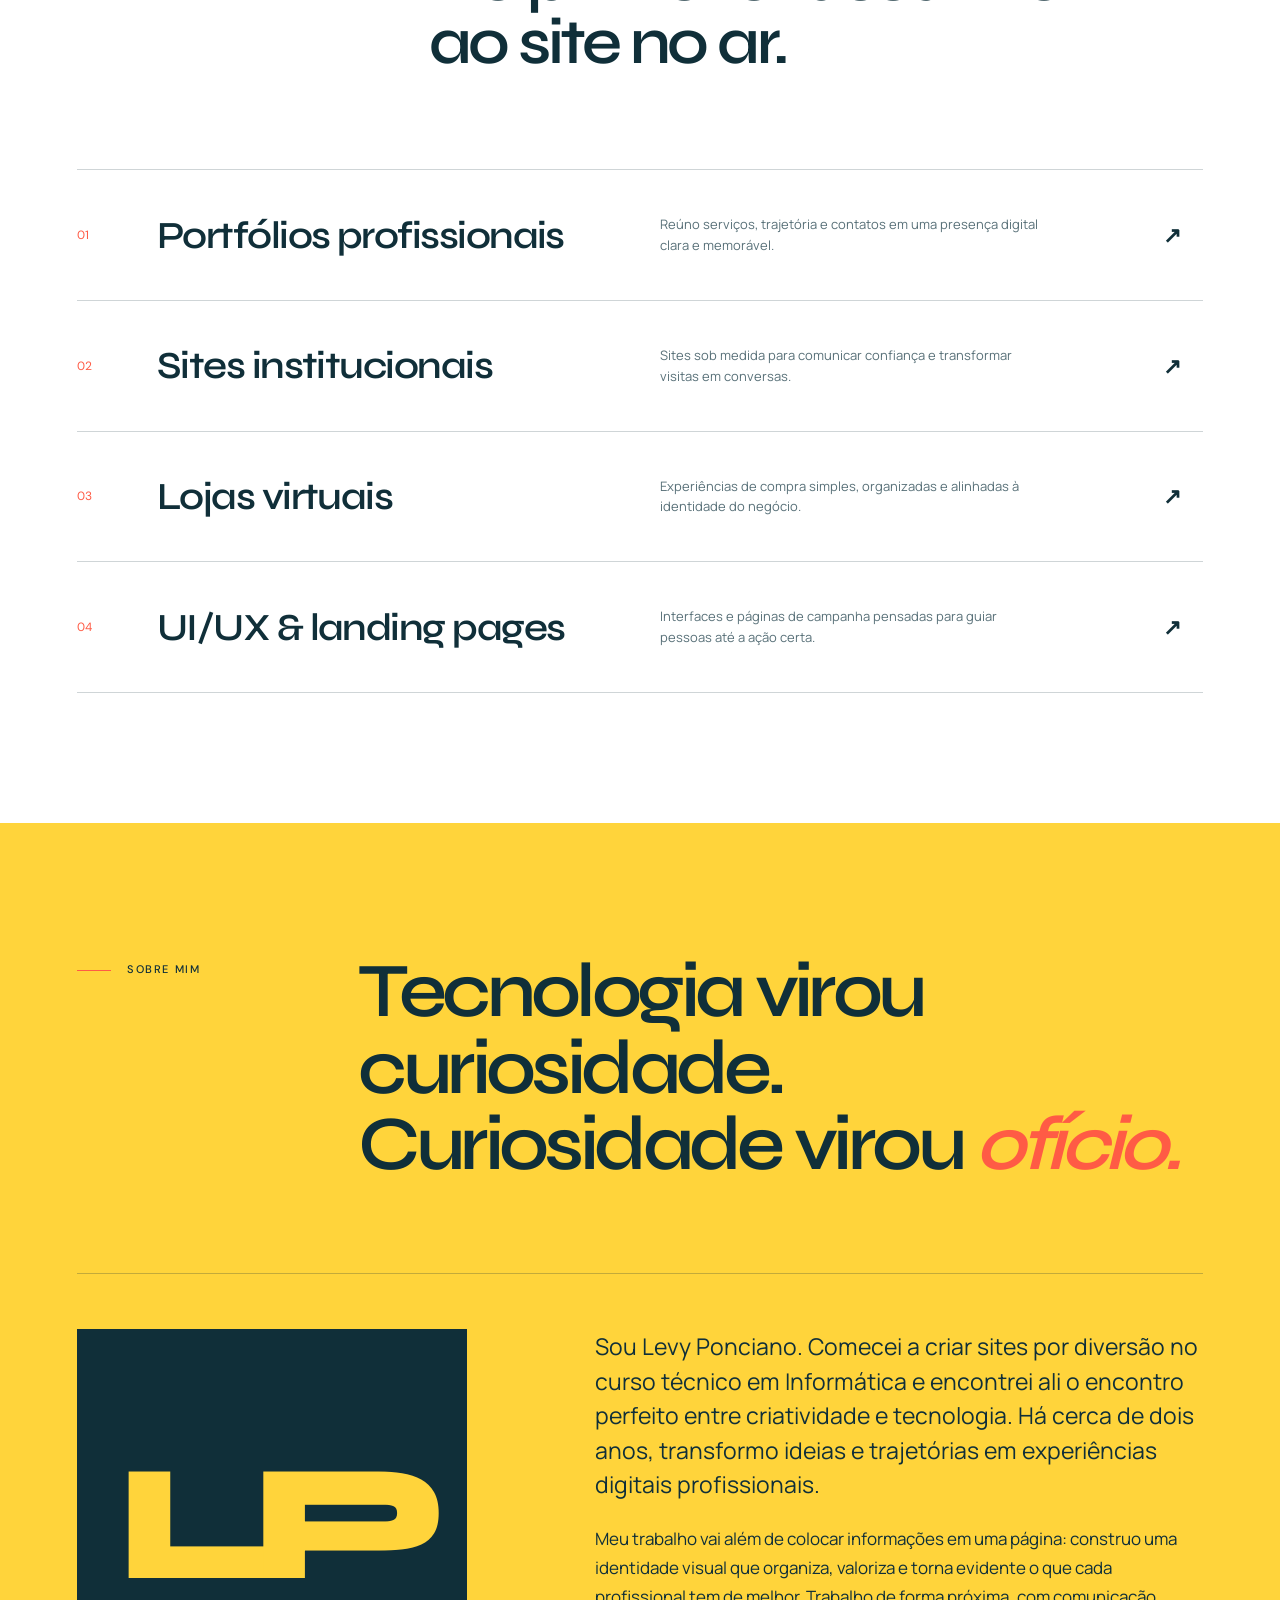
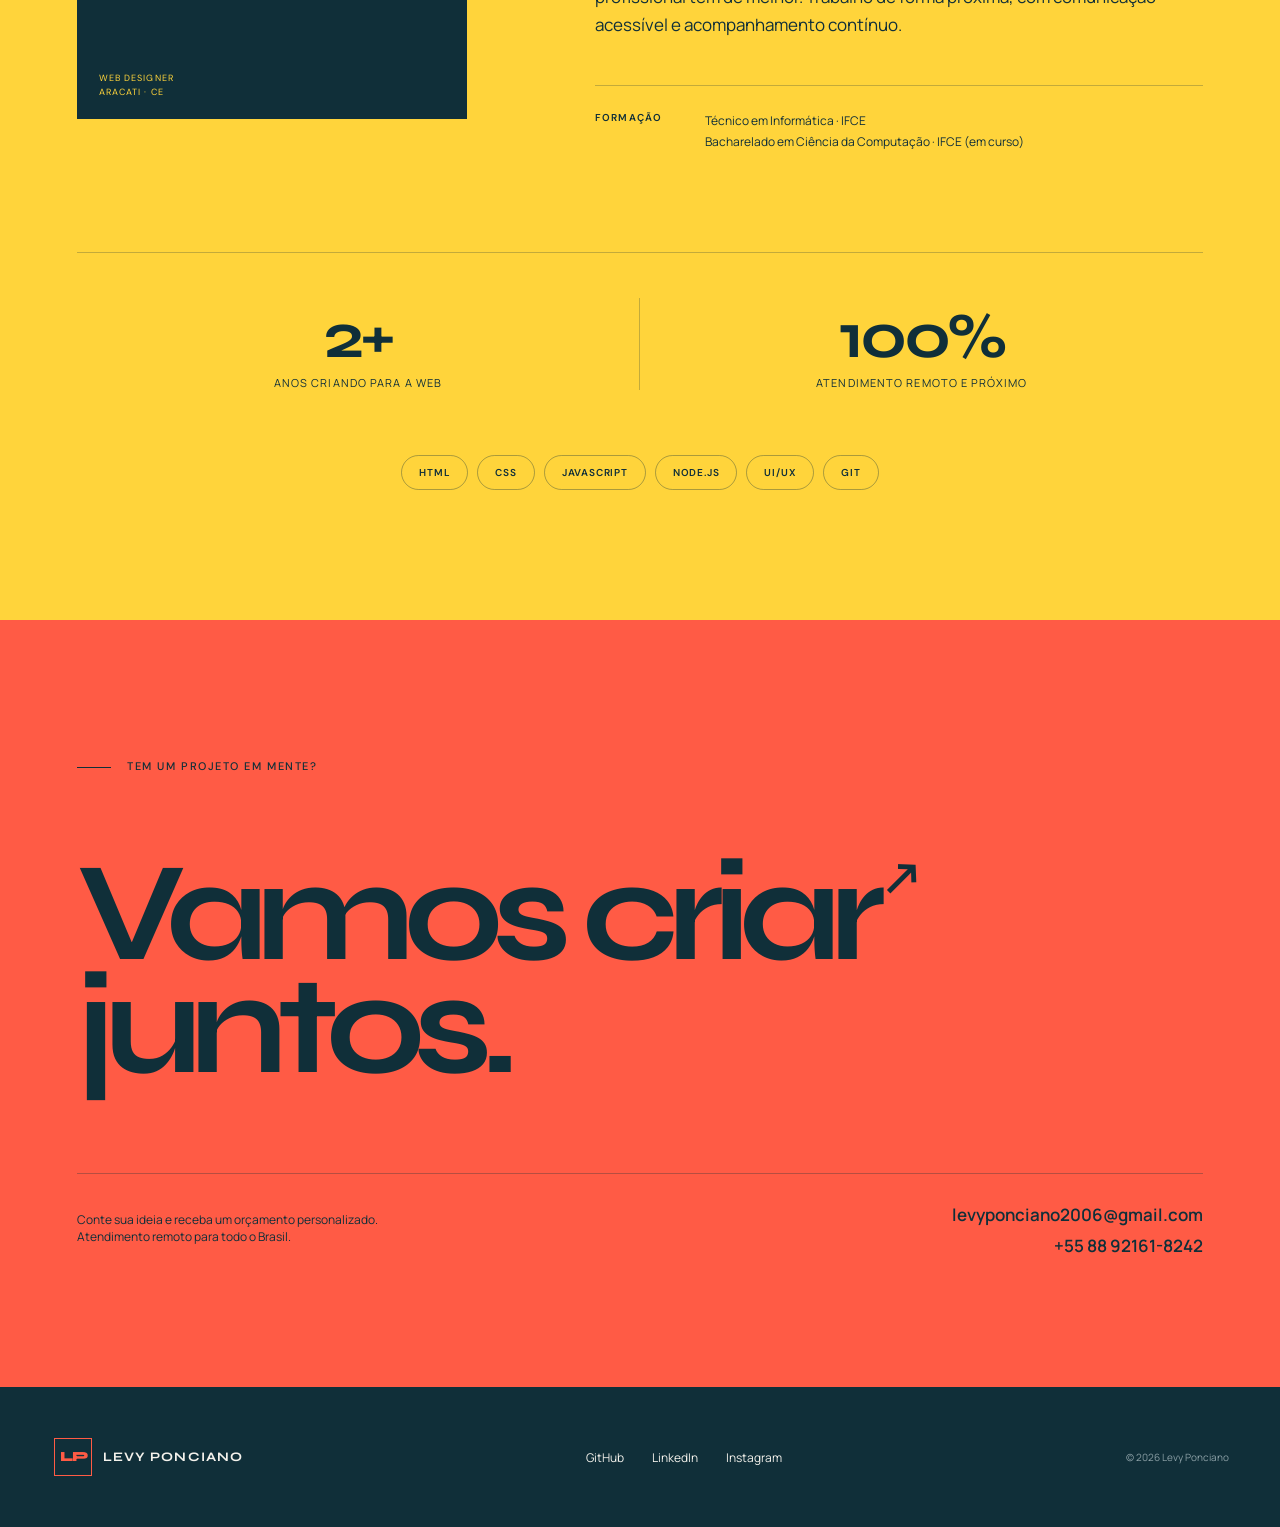
==== commit ca38d125: "feat: adiciona tres sites conceito ao portfolio" ====
--- a/index.html
+++ b/index.html
@@ -1,12 +1,456 @@
-<!DOCTYPE html><html lang="pt-BR"><head><meta charset="UTF-8"><meta name="viewport" content="width=device-width,initial-scale=1"><meta name="description" content="Site Levy — portfólio pessoal de Levy Ponciano, web designer em Aracati, Ceará. Sites profissionais, portfólios e lojas virtuais sob medida."><meta name="theme-color" content="#102f39"><title>Site Levy — Portfólio pessoal</title><link rel="icon" href="assets/favicon.svg" type="image/svg+xml"><link rel="preconnect" href="https://fonts.googleapis.com"><link rel="preconnect" href="https://fonts.gstatic.com" crossorigin><link href="https://fonts.googleapis.com/css2?family=DM+Sans:wght@400;500;600&family=Manrope:wght@400;500;600;700&family=Syne:wght@600;700;800&display=swap" rel="stylesheet"><link rel="stylesheet" href="styles.css?v=5"></head>
-<body><div class="cursor-dot" aria-hidden="true"></div>
-<header class="site-header"><a class="brand" href="#inicio" aria-label="Levy Ponciano, início"><span class="brand-mark">LP</span><span class="brand-name">LEVY PONCIANO</span></a><nav class="desktop-nav" aria-label="Navegação principal"><a href="#projetos" data-pt="Projetos" data-en="Work">Projetos</a><a href="#servicos" data-pt="Serviços" data-en="Services">Serviços</a><a href="#sobre" data-pt="Sobre" data-en="About">Sobre</a></nav><div class="header-actions"><button class="language-button" type="button" aria-label="Switch to English">EN</button><a class="header-cta" href="#contato"><span data-pt="Pedir orçamento" data-en="Request a quote">Pedir orçamento</span> <b>↗</b></a></div><button class="menu-button" type="button" aria-label="Abrir menu" aria-expanded="false">Menu</button></header>
-<main><section class="hero" id="inicio"><div class="hero-kicker reveal" data-pt="Web designer · Aracati, Ceará" data-en="Web designer · Aracati, Brazil">Web designer · Aracati, Ceará</div><h1 class="hero-title reveal"><span data-pt="Seu trabalho" data-en="Your work">Seu trabalho</span><br><span class="outline-word" data-pt="merece" data-en="deserves">merece</span> <span data-pt="ser visto." data-en="to be seen.">ser visto.</span></h1><div class="hero-bottom reveal"><p data-pt="Crio sites que organizam sua presença digital, apresentam seu valor e aproximam o cliente certo do seu trabalho." data-en="I create websites that organize your digital presence, communicate your value and bring the right clients closer to your work.">Crio sites que organizam sua presença digital, apresentam seu valor e aproximam o cliente certo do seu trabalho.</p><a class="round-link" href="#projetos"><span data-pt="Ver projetos" data-en="View work">Ver projetos</span><b>↓</b></a></div><div class="availability"><i></i><span data-pt="Disponível para novos projetos" data-en="Available for new projects">Disponível para novos projetos</span></div><div class="ticker" aria-label="Especialidades"><div class="ticker-track"><div class="ticker-group"><span>WEB DESIGN</span><i>✦</i><span>UI/UX</span><i>✦</i><span>PORTFÓLIOS</span><i>✦</i><span>E-COMMERCE</span><i>✦</i></div><div class="ticker-group" aria-hidden="true"><span>WEB DESIGN</span><i>✦</i><span>UI/UX</span><i>✦</i><span>PORTFÓLIOS</span><i>✦</i><span>E-COMMERCE</span><i>✦</i></div></div></div></section>
-<section class="work section-pad" id="projetos"><header class="section-heading reveal"><p data-pt="Projetos selecionados" data-en="Selected work">Projetos selecionados</p><h2><span data-pt="Presença digital com" data-en="Digital presence with">Presença digital com</span><br><em data-pt="forma e função." data-en="form and function.">forma e função.</em></h2><span>2024—2026</span></header>
-<article class="featured-case reveal"><div class="case-image project-nutri"><span class="case-badge" data-pt="Projeto conceito" data-en="Concept project">Projeto conceito</span><div class="browser-mockup"><div class="browser-bar"><i></i><i></i><i></i><small>nutrircomleveza.com.br</small></div><div class="nutri-page"><p>NUTRIR</p><h3 data-pt="Saúde que cabe<br>na vida real." data-en="Health that fits<br>real life.">Saúde que cabe<br>na vida real.</h3><button data-pt="Agende sua consulta" data-en="Book an appointment">Agende sua consulta</button><div class="food-circle">N</div></div></div><span class="case-arrow">↗</span></div><div class="case-meta"><div><span>Nutrir — Marina Alves</span><p data-pt="Portfólio profissional · Nutrição · Agendamento" data-en="Professional portfolio · Nutrition · Booking">Portfólio profissional · Nutrição · Agendamento</p></div><strong>01<small data-pt="Identidade e site completo" data-en="Identity and complete website">Identidade e site completo</small></strong></div></article>
-<div class="case-grid"><article class="mini-case reveal"><div class="graphic-card legal"><span class="card-label" data-pt="Projeto conceito" data-en="Concept project">Projeto conceito</span><span class="legal-monogram">AM</span><p class="legal-title" data-pt="Clareza para<br>decisões importantes." data-en="Clarity for<br>important decisions.">Clareza para<br>decisões importantes.</p><div class="legal-rule"></div><small>ALMEIDA & MOURA · ADVOCACIA</small></div><div class="mini-meta"><h3>Almeida & Moura</h3><p data-pt="Site institucional · Advocacia" data-en="Institutional website · Law">Site institucional · Advocacia</p><span>↗</span></div></article><article class="mini-case reveal"><div class="graphic-card store"><span class="card-label" data-pt="Projeto conceito" data-en="Concept project">Projeto conceito</span><p class="store-logo">NÓ</p><div class="product product-one"></div><div class="product product-two"></div><p class="store-copy" data-pt="Feito à mão.<br>Escolhido por você." data-en="Handmade.<br>Chosen by you.">Feito à mão.<br>Escolhido por você.</p></div><div class="mini-meta"><h3>Nó Ateliê</h3><p data-pt="Loja virtual · Marca autoral" data-en="Online store · Independent brand">Loja virtual · Marca autoral</p><span>↗</span></div></article></div><p class="concept-note reveal" data-pt="Os projetos apresentados são estudos conceituais criados para demonstrar possibilidades de direção visual e aplicação." data-en="These projects are concept studies created to demonstrate visual direction and application possibilities.">Os projetos apresentados são estudos conceituais criados para demonstrar possibilidades de direção visual e aplicação.</p></section>
-<section class="services section-pad" id="servicos"><div class="services-intro reveal"><p class="eyebrow" data-pt="Como posso ajudar" data-en="How I can help">Como posso ajudar</p><h2 data-pt="Do primeiro rascunho<br>ao site no ar." data-en="From the first sketch<br>to a live website.">Do primeiro rascunho<br>ao site no ar.</h2></div><div class="service-list">
-<article class="service-item reveal"><span>01</span><h3 data-pt="Portfólios profissionais" data-en="Professional portfolios">Portfólios profissionais</h3><p data-pt="Reúno serviços, trajetória e contatos em uma presença digital clara e memorável." data-en="I bring services, experience and contacts together in a clear, memorable digital presence.">Reúno serviços, trajetória e contatos em uma presença digital clara e memorável.</p><b>↗</b></article><article class="service-item reveal"><span>02</span><h3 data-pt="Sites institucionais" data-en="Institutional websites">Sites institucionais</h3><p data-pt="Sites sob medida para comunicar confiança e transformar visitas em conversas." data-en="Bespoke websites designed to build trust and turn visits into conversations.">Sites sob medida para comunicar confiança e transformar visitas em conversas.</p><b>↗</b></article><article class="service-item reveal"><span>03</span><h3 data-pt="Lojas virtuais" data-en="Online stores">Lojas virtuais</h3><p data-pt="Experiências de compra simples, organizadas e alinhadas à identidade do negócio." data-en="Simple, organized shopping experiences aligned with your business identity.">Experiências de compra simples, organizadas e alinhadas à identidade do negócio.</p><b>↗</b></article><article class="service-item reveal"><span>04</span><h3>UI/UX & landing pages</h3><p data-pt="Interfaces e páginas de campanha pensadas para guiar pessoas até a ação certa." data-en="Interfaces and campaign pages designed to guide people toward the right action.">Interfaces e páginas de campanha pensadas para guiar pessoas até a ação certa.</p><b>↗</b></article></div></section>
-<section class="about section-pad" id="sobre"><div class="about-top"><p class="eyebrow reveal" data-pt="Sobre mim" data-en="About me">Sobre mim</p><blockquote class="reveal"><span data-pt="Tecnologia virou curiosidade.<br>Curiosidade virou" data-en="Technology became curiosity.<br>Curiosity became">Tecnologia virou curiosidade.<br>Curiosidade virou</span> <em data-pt="ofício." data-en="craft.">ofício.</em></blockquote></div><div class="about-grid"><div class="portrait-mark reveal"><span>LP</span><small>WEB DESIGNER<br>ARACATI · CE</small></div><div class="about-copy reveal"><p data-pt="Sou Levy Ponciano. Comecei a criar sites por diversão no curso técnico em Informática e encontrei ali o encontro perfeito entre criatividade e tecnologia. Há cerca de dois anos, transformo ideias e trajetórias em experiências digitais profissionais." data-en="I'm Levy Ponciano. I started building websites for fun during my IT technical course and found the perfect meeting point between creativity and technology. For nearly two years, I've turned ideas and careers into professional digital experiences.">Sou Levy Ponciano. Comecei a criar sites por diversão no curso técnico em Informática e encontrei ali o encontro perfeito entre criatividade e tecnologia. Há cerca de dois anos, transformo ideias e trajetórias em experiências digitais profissionais.</p><p data-pt="Meu trabalho vai além de colocar informações em uma página: construo uma identidade visual que organiza, valoriza e torna evidente o que cada profissional tem de melhor. Trabalho de forma próxima, com comunicação acessível e acompanhamento contínuo." data-en="My work goes beyond putting information on a page: I build a visual identity that organizes, elevates and makes each professional's strengths evident. I work closely with every client, offering accessible communication and continuous support.">Meu trabalho vai além de colocar informações em uma página: construo uma identidade visual que organiza, valoriza e torna evidente o que cada profissional tem de melhor. Trabalho de forma próxima, com comunicação acessível e acompanhamento contínuo.</p><div class="education"><span data-pt="Formação" data-en="Education">Formação</span><p data-pt="Técnico em Informática · IFCE<br>Bacharelado em Ciência da Computação · IFCE (em curso)" data-en="IT Technician · IFCE<br>B.Sc. in Computer Science · IFCE (ongoing)">Técnico em Informática · IFCE<br>Bacharelado em Ciência da Computação · IFCE (em curso)</p></div></div></div><div class="numbers"><div class="reveal"><strong>2+</strong><span data-pt="anos criando para a web" data-en="years building for the web">anos criando para a web</span></div><div class="reveal"><strong>100%</strong><span data-pt="atendimento remoto e próximo" data-en="remote and personal service">atendimento remoto e próximo</span></div></div><div class="stack reveal"><span>HTML</span><span>CSS</span><span>JAVASCRIPT</span><span>NODE.JS</span><span>UI/UX</span><span>GIT</span></div></section>
-<section class="contact section-pad" id="contato"><p class="eyebrow reveal" data-pt="Tem um projeto em mente?" data-en="Have a project in mind?">Tem um projeto em mente?</p><a href="https://wa.me/5588921618242?text=Ol%C3%A1%2C%20Levy!%20Gostaria%20de%20conversar%20sobre%20um%20site." class="contact-link reveal" target="_blank" rel="noopener"><span data-pt="Vamos criar" data-en="Let's create">Vamos criar</span><br><span data-pt="juntos." data-en="together.">juntos.</span><b>↗</b></a><div class="contact-bottom"><p data-pt="Conte sua ideia e receba um orçamento personalizado.<br>Atendimento remoto para todo o Brasil." data-en="Share your idea and receive a personalized quote.<br>Remote service throughout Brazil.">Conte sua ideia e receba um orçamento personalizado.<br>Atendimento remoto para todo o Brasil.</p><div><a href="mailto:levyponciano2006@gmail.com">levyponciano2006@gmail.com</a><a href="tel:+5588921618242">+55 88 92161-8242</a></div></div></section></main>
-<footer><a class="brand" href="#inicio"><span class="brand-mark">LP</span><span class="brand-name">LEVY PONCIANO</span></a><div><a href="https://github.com/levyponciano" target="_blank" rel="noopener">GitHub</a><a href="https://www.linkedin.com/in/pedro-levy-ponciano-lopes-835797256/" target="_blank" rel="noopener">LinkedIn</a><a href="https://instagram.com/levyponcianoo" target="_blank" rel="noopener">Instagram</a></div><p>© 2026 Levy Ponciano</p></footer><script src="script.js?v=2"></script></body></html>
+<!doctype html>
+<html lang="pt-BR">
+  <head>
+    <meta charset="UTF-8" />
+    <meta name="viewport" content="width=device-width,initial-scale=1" />
+    <meta
+      name="description"
+      content="Site Levy — portfólio pessoal de Levy Ponciano, web designer em Aracati, Ceará. Sites profissionais, portfólios e lojas virtuais sob medida."
+    />
+    <meta name="theme-color" content="#102f39" />
+    <title>Site Levy — Portfólio pessoal</title>
+    <link rel="icon" href="assets/favicon.svg" type="image/svg+xml" />
+    <link rel="preconnect" href="https://fonts.googleapis.com" />
+    <link rel="preconnect" href="https://fonts.gstatic.com" crossorigin />
+    <link
+      href="https://fonts.googleapis.com/css2?family=DM+Sans:wght@400;500;600&family=Manrope:wght@400;500;600;700&family=Syne:wght@600;700;800&display=swap"
+      rel="stylesheet"
+    />
+    <link rel="stylesheet" href="styles.css?v=5" />
+  </head>
+  <body>
+    <div class="cursor-dot" aria-hidden="true"></div>
+    <header class="site-header">
+      <a class="brand" href="#inicio" aria-label="Levy Ponciano, início"
+        ><span class="brand-mark">LP</span
+        ><span class="brand-name">LEVY PONCIANO</span></a
+      >
+      <nav class="desktop-nav" aria-label="Navegação principal">
+        <a href="#projetos" data-pt="Projetos" data-en="Work">Projetos</a
+        ><a href="#servicos" data-pt="Serviços" data-en="Services">Serviços</a
+        ><a href="#sobre" data-pt="Sobre" data-en="About">Sobre</a>
+      </nav>
+      <div class="header-actions">
+        <button
+          class="language-button"
+          type="button"
+          aria-label="Switch to English"
+        >
+          EN</button
+        ><a class="header-cta" href="#contato"
+          ><span data-pt="Pedir orçamento" data-en="Request a quote"
+            >Pedir orçamento</span
+          >
+          <b>↗</b></a
+        >
+      </div>
+      <button
+        class="menu-button"
+        type="button"
+        aria-label="Abrir menu"
+        aria-expanded="false"
+      >
+        Menu
+      </button>
+    </header>
+    <main>
+      <section class="hero" id="inicio">
+        <div
+          class="hero-kicker reveal"
+          data-pt="Web designer · Aracati, Ceará"
+          data-en="Web designer · Aracati, Brazil"
+        >
+          Web designer · Aracati, Ceará
+        </div>
+        <h1 class="hero-title reveal">
+          <span data-pt="Seu trabalho" data-en="Your work">Seu trabalho</span
+          ><br /><span class="outline-word" data-pt="merece" data-en="deserves"
+            >merece</span
+          >
+          <span data-pt="ser visto." data-en="to be seen.">ser visto.</span>
+        </h1>
+        <div class="hero-bottom reveal">
+          <p
+            data-pt="Crio sites que organizam sua presença digital, apresentam seu valor e aproximam o cliente certo do seu trabalho."
+            data-en="I create websites that organize your digital presence, communicate your value and bring the right clients closer to your work."
+          >
+            Crio sites que organizam sua presença digital, apresentam seu valor
+            e aproximam o cliente certo do seu trabalho.
+          </p>
+          <a class="round-link" href="#projetos"
+            ><span data-pt="Ver projetos" data-en="View work">Ver projetos</span
+            ><b>↓</b></a
+          >
+        </div>
+        <div class="availability">
+          <i></i
+          ><span
+            data-pt="Disponível para novos projetos"
+            data-en="Available for new projects"
+            >Disponível para novos projetos</span
+          >
+        </div>
+        <div class="ticker" aria-label="Especialidades">
+          <div class="ticker-track">
+            <div class="ticker-group">
+              <span>WEB DESIGN</span><i>✦</i><span>UI/UX</span><i>✦</i
+              ><span>PORTFÓLIOS</span><i>✦</i><span>E-COMMERCE</span><i>✦</i>
+            </div>
+            <div class="ticker-group" aria-hidden="true">
+              <span>WEB DESIGN</span><i>✦</i><span>UI/UX</span><i>✦</i
+              ><span>PORTFÓLIOS</span><i>✦</i><span>E-COMMERCE</span><i>✦</i>
+            </div>
+          </div>
+        </div>
+      </section>
+      <section class="work section-pad" id="projetos">
+        <header class="section-heading reveal">
+          <p data-pt="Projetos selecionados" data-en="Selected work">
+            Projetos selecionados
+          </p>
+          <h2>
+            <span data-pt="Presença digital com" data-en="Digital presence with"
+              >Presença digital com</span
+            ><br /><em data-pt="forma e função." data-en="form and function."
+              >forma e função.</em
+            >
+          </h2>
+          <span>2024—2026</span>
+        </header>
+        <article class="featured-case reveal">
+          <a
+            class="case-image project-nutri project-link"
+            href="sites/nutricao/index.html"
+            aria-label="Abrir projeto Lia Nogueira, nutrição"
+          >
+            <span
+              class="case-badge"
+              data-pt="Projeto conceito"
+              data-en="Concept project"
+              >Projeto conceito</span
+            >
+            <div class="browser-mockup">
+              <div class="browser-bar">
+                <i></i><i></i><i></i><small>nutrircomleveza.com.br</small>
+              </div>
+              <div class="nutri-page">
+                <p>NUTRIR</p>
+                <h3
+                  data-pt="Saúde que cabe<br>na vida real."
+                  data-en="Health that fits<br>real life."
+                >
+                  Saúde que cabe<br />na vida real.
+                </h3>
+                <button
+                  data-pt="Agende sua consulta"
+                  data-en="Book an appointment"
+                >
+                  Agende sua consulta
+                </button>
+                <div class="food-circle">N</div>
+              </div>
+            </div>
+            <span class="case-arrow">↗</span>
+          </a>
+          <div class="case-meta">
+            <div>
+              <span>Lia Nogueira — Nutrição possível</span>
+              <p
+                data-pt="Portfólio profissional · Nutrição · Agendamento"
+                data-en="Professional portfolio · Nutrition · Booking"
+              >
+                Portfólio profissional · Nutrição · Agendamento
+              </p>
+            </div>
+            <strong
+              >01<small
+                data-pt="Identidade e site completo"
+                data-en="Identity and complete website"
+                >Identidade e site completo</small
+              ></strong
+            >
+          </div>
+        </article>
+        <div class="case-grid">
+          <article class="mini-case reveal">
+            <a
+              class="graphic-card legal project-link"
+              href="sites/advocacia/index.html"
+              aria-label="Abrir projeto Moura & Salles Advocacia"
+            >
+              <span
+                class="card-label"
+                data-pt="Projeto conceito"
+                data-en="Concept project"
+                >Projeto conceito</span
+              ><span class="legal-monogram">MS</span>
+              <p
+                class="legal-title"
+                data-pt="Clareza para<br>decisões importantes."
+                data-en="Clarity for<br>important decisions."
+              >
+                Clareza para<br />decisões importantes.
+              </p>
+              <div class="legal-rule"></div>
+              <small>MOURA & SALLES · ADVOCACIA</small>
+            </a>
+            <div class="mini-meta">
+              <h3>Moura & Salles</h3>
+              <p
+                data-pt="Site institucional · Advocacia"
+                data-en="Institutional website · Law"
+              >
+                Site institucional · Advocacia
+              </p>
+              <span>↗</span>
+            </div>
+          </article>
+          <article class="mini-case reveal">
+            <a
+              class="graphic-card marketing-card project-link"
+              href="sites/marketing/index.html"
+              aria-label="Abrir projeto Pulso, conteúdo e marketing"
+            >
+              <span
+                class="card-label"
+                data-pt="Projeto conceito"
+                data-en="Concept project"
+                >Projeto conceito</span
+              >
+              <p class="marketing-logo">PULSO®</p>
+              <div class="marketing-orbit"></div>
+              <p
+                class="marketing-copy"
+                data-pt="Ideias que<br>ganham pulso."
+                data-en="Ideas that<br>gain momentum."
+              >
+                Ideias que<br />ganham pulso.
+              </p>
+            </a>
+            <div class="mini-meta">
+              <h3>Pulso</h3>
+              <p
+                data-pt="Conteúdo · Marketing · Direção criativa"
+                data-en="Content · Marketing · Creative direction"
+              >
+                Conteúdo · Marketing · Direção criativa
+              </p>
+              <span>↗</span>
+            </div>
+          </article>
+        </div>
+        <p
+          class="concept-note reveal"
+          data-pt="Os projetos apresentados são estudos conceituais criados para demonstrar possibilidades de direção visual e aplicação."
+          data-en="These projects are concept studies created to demonstrate visual direction and application possibilities."
+        >
+          Os projetos apresentados são estudos conceituais criados para
+          demonstrar possibilidades de direção visual e aplicação.
+        </p>
+      </section>
+      <section class="services section-pad" id="servicos">
+        <div class="services-intro reveal">
+          <p
+            class="eyebrow"
+            data-pt="Como posso ajudar"
+            data-en="How I can help"
+          >
+            Como posso ajudar
+          </p>
+          <h2
+            data-pt="Do primeiro rascunho<br>ao site no ar."
+            data-en="From the first sketch<br>to a live website."
+          >
+            Do primeiro rascunho<br />ao site no ar.
+          </h2>
+        </div>
+        <div class="service-list">
+          <article class="service-item reveal">
+            <span>01</span>
+            <h3
+              data-pt="Portfólios profissionais"
+              data-en="Professional portfolios"
+            >
+              Portfólios profissionais
+            </h3>
+            <p
+              data-pt="Reúno serviços, trajetória e contatos em uma presença digital clara e memorável."
+              data-en="I bring services, experience and contacts together in a clear, memorable digital presence."
+            >
+              Reúno serviços, trajetória e contatos em uma presença digital
+              clara e memorável.
+            </p>
+            <b>↗</b>
+          </article>
+          <article class="service-item reveal">
+            <span>02</span>
+            <h3 data-pt="Sites institucionais" data-en="Institutional websites">
+              Sites institucionais
+            </h3>
+            <p
+              data-pt="Sites sob medida para comunicar confiança e transformar visitas em conversas."
+              data-en="Bespoke websites designed to build trust and turn visits into conversations."
+            >
+              Sites sob medida para comunicar confiança e transformar visitas em
+              conversas.
+            </p>
+            <b>↗</b>
+          </article>
+          <article class="service-item reveal">
+            <span>03</span>
+            <h3 data-pt="Lojas virtuais" data-en="Online stores">
+              Lojas virtuais
+            </h3>
+            <p
+              data-pt="Experiências de compra simples, organizadas e alinhadas à identidade do negócio."
+              data-en="Simple, organized shopping experiences aligned with your business identity."
+            >
+              Experiências de compra simples, organizadas e alinhadas à
+              identidade do negócio.
+            </p>
+            <b>↗</b>
+          </article>
+          <article class="service-item reveal">
+            <span>04</span>
+            <h3>UI/UX & landing pages</h3>
+            <p
+              data-pt="Interfaces e páginas de campanha pensadas para guiar pessoas até a ação certa."
+              data-en="Interfaces and campaign pages designed to guide people toward the right action."
+            >
+              Interfaces e páginas de campanha pensadas para guiar pessoas até a
+              ação certa.
+            </p>
+            <b>↗</b>
+          </article>
+        </div>
+      </section>
+      <section class="about section-pad" id="sobre">
+        <div class="about-top">
+          <p class="eyebrow reveal" data-pt="Sobre mim" data-en="About me">
+            Sobre mim
+          </p>
+          <blockquote class="reveal">
+            <span
+              data-pt="Tecnologia virou curiosidade.<br>Curiosidade virou"
+              data-en="Technology became curiosity.<br>Curiosity became"
+              >Tecnologia virou curiosidade.<br />Curiosidade virou</span
+            >
+            <em data-pt="ofício." data-en="craft.">ofício.</em>
+          </blockquote>
+        </div>
+        <div class="about-grid">
+          <div class="portrait-mark reveal">
+            <span>LP</span><small>WEB DESIGNER<br />ARACATI · CE</small>
+          </div>
+          <div class="about-copy reveal">
+            <p
+              data-pt="Sou Levy Ponciano. Comecei a criar sites por diversão no curso técnico em Informática e encontrei ali o encontro perfeito entre criatividade e tecnologia. Há cerca de dois anos, transformo ideias e trajetórias em experiências digitais profissionais."
+              data-en="I'm Levy Ponciano. I started building websites for fun during my IT technical course and found the perfect meeting point between creativity and technology. For nearly two years, I've turned ideas and careers into professional digital experiences."
+            >
+              Sou Levy Ponciano. Comecei a criar sites por diversão no curso
+              técnico em Informática e encontrei ali o encontro perfeito entre
+              criatividade e tecnologia. Há cerca de dois anos, transformo
+              ideias e trajetórias em experiências digitais profissionais.
+            </p>
+            <p
+              data-pt="Meu trabalho vai além de colocar informações em uma página: construo uma identidade visual que organiza, valoriza e torna evidente o que cada profissional tem de melhor. Trabalho de forma próxima, com comunicação acessível e acompanhamento contínuo."
+              data-en="My work goes beyond putting information on a page: I build a visual identity that organizes, elevates and makes each professional's strengths evident. I work closely with every client, offering accessible communication and continuous support."
+            >
+              Meu trabalho vai além de colocar informações em uma página:
+              construo uma identidade visual que organiza, valoriza e torna
+              evidente o que cada profissional tem de melhor. Trabalho de forma
+              próxima, com comunicação acessível e acompanhamento contínuo.
+            </p>
+            <div class="education">
+              <span data-pt="Formação" data-en="Education">Formação</span>
+              <p
+                data-pt="Técnico em Informática · IFCE<br>Bacharelado em Ciência da Computação · IFCE (em curso)"
+                data-en="IT Technician · IFCE<br>B.Sc. in Computer Science · IFCE (ongoing)"
+              >
+                Técnico em Informática · IFCE<br />Bacharelado em Ciência da
+                Computação · IFCE (em curso)
+              </p>
+            </div>
+          </div>
+        </div>
+        <div class="numbers">
+          <div class="reveal">
+            <strong>2+</strong
+            ><span
+              data-pt="anos criando para a web"
+              data-en="years building for the web"
+              >anos criando para a web</span
+            >
+          </div>
+          <div class="reveal">
+            <strong>100%</strong
+            ><span
+              data-pt="atendimento remoto e próximo"
+              data-en="remote and personal service"
+              >atendimento remoto e próximo</span
+            >
+          </div>
+        </div>
+        <div class="stack reveal">
+          <span>HTML</span><span>CSS</span><span>JAVASCRIPT</span
+          ><span>NODE.JS</span><span>UI/UX</span><span>GIT</span>
+        </div>
+      </section>
+      <section class="contact section-pad" id="contato">
+        <p
+          class="eyebrow reveal"
+          data-pt="Tem um projeto em mente?"
+          data-en="Have a project in mind?"
+        >
+          Tem um projeto em mente?
+        </p>
+        <a
+          href="https://wa.me/5588921618242?text=Ol%C3%A1%2C%20Levy!%20Gostaria%20de%20conversar%20sobre%20um%20site."
+          class="contact-link reveal"
+          target="_blank"
+          rel="noopener"
+          ><span data-pt="Vamos criar" data-en="Let's create">Vamos criar</span
+          ><br /><span data-pt="juntos." data-en="together.">juntos.</span
+          ><b>↗</b></a
+        >
+        <div class="contact-bottom">
+          <p
+            data-pt="Conte sua ideia e receba um orçamento personalizado.<br>Atendimento remoto para todo o Brasil."
+            data-en="Share your idea and receive a personalized quote.<br>Remote service throughout Brazil."
+          >
+            Conte sua ideia e receba um orçamento personalizado.<br />Atendimento
+            remoto para todo o Brasil.
+          </p>
+          <div>
+            <a href="mailto:levyponciano2006@gmail.com"
+              >levyponciano2006@gmail.com</a
+            ><a href="tel:+5588921618242">+55 88 92161-8242</a>
+          </div>
+        </div>
+      </section>
+    </main>
+    <footer>
+      <a class="brand" href="#inicio"
+        ><span class="brand-mark">LP</span
+        ><span class="brand-name">LEVY PONCIANO</span></a
+      >
+      <div>
+        <a href="https://github.com/levyponciano" target="_blank" rel="noopener"
+          >GitHub</a
+        ><a
+          href="https://www.linkedin.com/in/pedro-levy-ponciano-lopes-835797256/"
+          target="_blank"
+          rel="noopener"
+          >LinkedIn</a
+        ><a
+          href="https://instagram.com/levyponcianoo"
+          target="_blank"
+          rel="noopener"
+          >Instagram</a
+        >
+      </div>
+      <p>© 2026 Levy Ponciano</p>
+    </footer>
+    <script src="script.js?v=2"></script>
+  </body>
+</html>
--- a/styles.css
+++ b/styles.css
@@ -1,56 +1,1587 @@
-:root{--ink:#102f39;--paper:#f4f2ec;--coral:#ff5b45;--yellow:#ffd43b;--blue:#1947d1;--white:#fff;--line:rgba(16,47,57,.2);--display:"Syne",sans-serif;--body:"Manrope",sans-serif;--utility:"DM Sans",sans-serif}
-*{box-sizing:border-box}html{scroll-behavior:smooth}body{margin:0;background:var(--paper);color:var(--ink);font-family:var(--body);overflow-x:hidden}a{color:inherit;text-decoration:none}img{display:block;max-width:100%}::selection{background:var(--coral);color:var(--white)}
-.site-header{height:92px;padding:0 clamp(24px,4vw,64px);display:flex;align-items:center;justify-content:space-between;border-bottom:1px solid rgba(255,255,255,.14);position:fixed;top:0;left:0;z-index:20;width:100%;color:var(--paper);transition:height .35s ease,background-color .35s ease,box-shadow .35s ease,backdrop-filter .35s ease}.site-header.scrolled{height:72px;background:rgba(16,47,57,.92);backdrop-filter:blur(14px);box-shadow:0 8px 30px rgba(4,20,25,.15)}.brand{font:800 23px/1 var(--display);letter-spacing:-1.5px}.brand span{color:var(--coral);margin-left:3px}.desktop-nav{display:flex;gap:34px;font-size:13px}.desktop-nav a,.header-cta{position:relative}.desktop-nav a:after,.header-cta:after{content:"";position:absolute;height:1px;left:0;right:100%;bottom:-6px;background:currentColor;transition:right .3s}.desktop-nav a:hover:after,.header-cta:hover:after{right:0}.header-cta{font-size:13px;font-weight:600}.header-cta span{color:var(--coral);font-size:18px}.menu-button{display:none;border:0;background:none;color:inherit;font:inherit}
-.hero{min-height:900px;background:var(--ink);color:var(--paper);padding:155px clamp(24px,4vw,64px) 0;position:relative;overflow:hidden}.hero:before{content:"";position:absolute;width:440px;height:440px;border:1px solid rgba(255,255,255,.13);border-radius:50%;right:-170px;top:175px}.hero-kicker,.eyebrow{font:500 11px/1 var(--utility);letter-spacing:.14em;text-transform:uppercase}.hero-kicker:before,.eyebrow:before{content:"";display:inline-block;width:34px;height:1px;background:var(--coral);vertical-align:middle;margin-right:12px}.hero-title{font:700 clamp(64px,10vw,150px)/.82 var(--display);letter-spacing:-.075em;margin:70px 0 62px;position:relative;z-index:1}.outline-word{color:transparent;-webkit-text-stroke:1.5px var(--coral);font-style:italic}.hero-bottom{display:flex;justify-content:flex-end;align-items:center;gap:clamp(60px,12vw,180px)}.hero-bottom>p{font-size:18px;line-height:1.55;max-width:430px}.round-link{width:118px;height:118px;border:1px solid rgba(255,255,255,.4);border-radius:50%;display:flex;flex-direction:column;align-items:center;justify-content:center;gap:10px;font-size:11px;transition:.35s}.round-link b{color:var(--coral);font-size:23px}.round-link:hover{background:var(--coral);border-color:var(--coral);transform:rotate(-8deg)}.round-link:hover b{color:white}.ticker{position:absolute;bottom:0;left:0;width:100%;height:72px;background:var(--coral);color:var(--ink);display:flex;align-items:center;overflow:hidden;transform:rotate(-1.2deg) scale(1.02)}.ticker-track{display:flex;align-items:center;gap:28px;white-space:nowrap;font:700 20px var(--display);animation:marquee 18s linear infinite}.ticker i{font-style:normal;font-size:13px}@keyframes marquee{to{transform:translateX(-50%)}}
-.section-pad{padding:130px clamp(24px,6vw,94px)}.section-heading{display:grid;grid-template-columns:1fr 3fr auto;align-items:start;margin-bottom:70px}.section-heading>p{font-size:12px;text-transform:uppercase;letter-spacing:.1em}.section-heading h2,.services-intro h2{font:600 clamp(40px,5vw,75px)/.98 var(--display);letter-spacing:-.055em;margin:0}.section-heading h2 em{color:var(--coral);font-weight:600}.section-heading>span{font:12px var(--utility)}.case-image{height:min(62vw,700px);overflow:hidden;position:relative;background:#163fb2}.case-image img{width:100%;height:100%;object-fit:cover;transition:transform .7s cubic-bezier(.2,.7,.2,1)}.case-image:hover img{transform:scale(1.035)}.case-badge{position:absolute;top:22px;left:22px;background:var(--yellow);padding:10px 13px;font:600 10px var(--utility);text-transform:uppercase;letter-spacing:.1em}.case-arrow{position:absolute;right:24px;bottom:24px;width:65px;height:65px;background:var(--paper);display:grid;place-items:center;font-size:27px;border-radius:50%;transition:.3s}.case-image:hover .case-arrow{background:var(--coral);transform:rotate(45deg)}.case-meta{display:flex;justify-content:space-between;align-items:flex-start;padding:25px 0 80px}.case-meta>div span{font:700 26px var(--display)}.case-meta p{margin:7px 0;color:#587078;font-size:12px}.case-meta>strong{font:700 38px var(--display);display:flex;align-items:center;gap:12px}.case-meta small{font:500 11px var(--utility);max-width:70px}.case-grid{display:grid;grid-template-columns:1fr 1fr;gap:clamp(25px,5vw,75px)}.graphic-card{height:min(50vw,600px);position:relative;overflow:hidden;padding:30px}.cobalt{background:var(--blue);color:var(--white)}.yellow{background:var(--yellow)}.vertical-copy{position:absolute;left:25px;bottom:30px;writing-mode:vertical-rl;transform:rotate(180deg);font:600 11px var(--utility);letter-spacing:.15em}.orbit{position:absolute;inset:50% auto auto 50%;transform:translate(-50%,-50%);width:55%;aspect-ratio:1;border:1px solid rgba(255,255,255,.6);border-radius:50%;display:flex;flex-direction:column;align-items:center;justify-content:center}.orbit:before,.orbit:after{content:"";position:absolute;inset:-15%;border:1px solid rgba(255,255,255,.18);border-radius:47% 53% 45% 55%;transform:rotate(25deg)}.orbit:after{inset:-32%;transform:rotate(-31deg)}.orbit b{font:700 clamp(48px,7vw,95px) var(--display);letter-spacing:-.07em}.orbit small{letter-spacing:.2em}.card-label{position:absolute;top:28px;right:28px;font:500 10px var(--utility);text-transform:uppercase;letter-spacing:.12em}.big-type{font:800 clamp(48px,7vw,105px)/.78 var(--display);letter-spacing:-.08em;margin:5px 0;position:relative;z-index:2}.shape{position:absolute;border-radius:50%}.shape-one{width:50%;aspect-ratio:1;background:var(--coral);right:-5%;bottom:-8%}.shape-two{width:32%;aspect-ratio:1;background:var(--ink);right:21%;bottom:15%;mix-blend-mode:multiply}.mini-meta{display:grid;grid-template-columns:1fr auto auto;align-items:center;gap:25px;padding-top:20px}.mini-meta h3{font:700 23px var(--display);margin:0}.mini-meta p{font-size:11px;color:#587078}.mini-meta span{font-size:24px}
-.services{background:var(--white)}.services-intro{display:grid;grid-template-columns:1fr 2.2fr;margin-bottom:95px}.services-intro h2{max-width:850px}.service-item{display:grid;grid-template-columns:80px 1fr 1fr 40px;align-items:center;border-top:1px solid var(--line);padding:31px 0;transition:.3s}.service-item:last-child{border-bottom:1px solid var(--line)}.service-item span{font:12px var(--utility);color:var(--coral)}.service-item h3{font:600 clamp(25px,3vw,42px) var(--display);letter-spacing:-.04em;margin:0}.service-item p{font-size:13px;line-height:1.6;max-width:380px;color:#587078}.service-item b{font-size:22px;transition:.3s}.service-item:hover{padding-left:15px;background:var(--paper)}.service-item:hover b{transform:rotate(45deg);color:var(--coral)}
-.proof{background:var(--yellow);text-align:center}.proof .eyebrow{display:inline-block}.proof blockquote{font:600 clamp(38px,6.2vw,88px)/1.02 var(--display);letter-spacing:-.06em;max-width:1180px;margin:75px auto 45px}.proof blockquote em{color:var(--coral)}.quote-author{display:flex;justify-content:center;align-items:center;gap:13px;text-align:left}.quote-author>span{width:42px;height:42px;border-radius:50%;background:var(--ink);color:var(--yellow);display:grid;place-items:center;font:700 11px var(--utility)}.quote-author p{font-size:11px;line-height:1.5}.numbers{display:grid;grid-template-columns:repeat(3,1fr);border-top:1px solid rgba(16,47,57,.25);margin-top:100px;padding-top:45px}.numbers>div{display:flex;flex-direction:column;border-right:1px solid rgba(16,47,57,.25)}.numbers>div:last-child{border:0}.numbers strong{font:700 clamp(42px,5vw,72px) var(--display);letter-spacing:-.06em}.numbers span{font-size:11px;text-transform:uppercase;letter-spacing:.1em}
-.contact{background:var(--coral);min-height:720px;display:flex;flex-direction:column;justify-content:center}.contact .eyebrow:before{background:var(--ink)}.contact-link{font:700 clamp(65px,11vw,165px)/.8 var(--display);letter-spacing:-.08em;margin:75px 0 90px;position:relative;width:max-content}.contact-link span{font-size:.35em;position:absolute;right:-.7em;top:.05em;transition:.3s}.contact-link:hover span{transform:rotate(45deg)}.contact-bottom{display:flex;justify-content:space-between;align-items:end;border-top:1px solid rgba(16,47,57,.3);padding-top:25px;font-size:12px}.contact-bottom a{font:600 17px var(--body)}footer{background:var(--ink);color:var(--paper);min-height:140px;display:flex;align-items:center;justify-content:space-between;padding:30px clamp(24px,4vw,64px)}footer>div{display:flex;gap:28px;font-size:12px}footer p{font-size:10px;color:#8ca0a6}
-.reveal{opacity:0;transform:translateY(24px);transition:opacity .7s ease,transform .7s ease}.reveal.visible{opacity:1;transform:none}.cursor-dot{width:11px;height:11px;background:var(--coral);border-radius:50%;position:fixed;pointer-events:none;z-index:99;transform:translate(-50%,-50%);mix-blend-mode:difference;transition:width .2s,height .2s}
-@media (max-width:760px){.site-header{height:72px}.desktop-nav,.header-cta{display:none}.menu-button{display:block}.hero{min-height:760px;padding-top:125px}.hero-title{margin-top:80px;font-size:clamp(58px,19vw,92px);line-height:.87}.hero-bottom{justify-content:space-between;gap:20px}.hero-bottom>p{font-size:14px;max-width:230px}.round-link{width:92px;height:92px;flex-shrink:0}.section-pad{padding:90px 22px}.section-heading{grid-template-columns:1fr auto;gap:30px}.section-heading h2{grid-column:1/-1;grid-row:2}.case-meta{align-items:end;padding-bottom:55px}.case-meta>strong{font-size:27px}.case-meta small{display:none}.case-grid{grid-template-columns:1fr;gap:55px}.graphic-card{height:115vw;max-height:570px}.services-intro{grid-template-columns:1fr;gap:35px;margin-bottom:55px}.service-item{grid-template-columns:38px 1fr 25px}.service-item p{grid-column:2/4;margin:12px 0 0}.service-item b{grid-column:3;grid-row:1}.proof blockquote{margin-top:55px}.numbers{grid-template-columns:1fr;gap:28px}.numbers>div{border-right:0;border-bottom:1px solid rgba(16,47,57,.25);padding-bottom:28px}.numbers>div:last-child{border-bottom:0}.contact{min-height:610px}.contact-link{font-size:18vw}.contact-bottom{align-items:start;gap:20px}.contact-bottom p{margin:0}footer{align-items:flex-start;flex-wrap:wrap;gap:25px}footer>div{order:3;width:100%}.cursor-dot{display:none}}
-@media (max-width:760px){.desktop-nav.mobile-open{display:flex;position:absolute;top:72px;left:0;width:100%;padding:28px 24px 34px;background:var(--ink);border-top:1px solid rgba(255,255,255,.15);flex-direction:column;gap:22px;font:600 24px var(--display)}}
-@media (prefers-reduced-motion:reduce){html{scroll-behavior:auto}.ticker-track{animation:none}.reveal{opacity:1;transform:none;transition:none}*{transition-duration:.01ms!important}}
+:root {
+  --ink: #102f39;
+  --paper: #f4f2ec;
+  --coral: #ff5b45;
+  --yellow: #ffd43b;
+  --blue: #1947d1;
+  --white: #fff;
+  --line: rgba(16, 47, 57, 0.2);
+  --display: "Syne", sans-serif;
+  --body: "Manrope", sans-serif;
+  --utility: "DM Sans", sans-serif;
+}
+* {
+  box-sizing: border-box;
+}
+html {
+  scroll-behavior: smooth;
+}
+body {
+  margin: 0;
+  background: var(--paper);
+  color: var(--ink);
+  font-family: var(--body);
+  overflow-x: hidden;
+}
+a {
+  color: inherit;
+  text-decoration: none;
+}
+img {
+  display: block;
+  max-width: 100%;
+}
+::selection {
+  background: var(--coral);
+  color: var(--white);
+}
+.site-header {
+  height: 92px;
+  padding: 0 clamp(24px, 4vw, 64px);
+  display: flex;
+  align-items: center;
+  justify-content: space-between;
+  border-bottom: 1px solid rgba(255, 255, 255, 0.14);
+  position: fixed;
+  top: 0;
+  left: 0;
+  z-index: 20;
+  width: 100%;
+  color: var(--paper);
+  transition:
+    height 0.35s ease,
+    background-color 0.35s ease,
+    box-shadow 0.35s ease,
+    backdrop-filter 0.35s ease;
+}
+.site-header.scrolled {
+  height: 72px;
+  background: rgba(16, 47, 57, 0.92);
+  backdrop-filter: blur(14px);
+  box-shadow: 0 8px 30px rgba(4, 20, 25, 0.15);
+}
+.brand {
+  font: 800 23px/1 var(--display);
+  letter-spacing: -1.5px;
+}
+.brand span {
+  color: var(--coral);
+  margin-left: 3px;
+}
+.desktop-nav {
+  display: flex;
+  gap: 34px;
+  font-size: 13px;
+}
+.desktop-nav a,
+.header-cta {
+  position: relative;
+}
+.desktop-nav a:after,
+.header-cta:after {
+  content: "";
+  position: absolute;
+  height: 1px;
+  left: 0;
+  right: 100%;
+  bottom: -6px;
+  background: currentColor;
+  transition: right 0.3s;
+}
+.desktop-nav a:hover:after,
+.header-cta:hover:after {
+  right: 0;
+}
+.header-cta {
+  font-size: 13px;
+  font-weight: 600;
+}
+.header-cta span {
+  color: var(--coral);
+  font-size: 18px;
+}
+.menu-button {
+  display: none;
+  border: 0;
+  background: none;
+  color: inherit;
+  font: inherit;
+}
+.hero {
+  min-height: 900px;
+  background: var(--ink);
+  color: var(--paper);
+  padding: 155px clamp(24px, 4vw, 64px) 0;
+  position: relative;
+  overflow: hidden;
+}
+.hero:before {
+  content: "";
+  position: absolute;
+  width: 440px;
+  height: 440px;
+  border: 1px solid rgba(255, 255, 255, 0.13);
+  border-radius: 50%;
+  right: -170px;
+  top: 175px;
+}
+.hero-kicker,
+.eyebrow {
+  font: 500 11px/1 var(--utility);
+  letter-spacing: 0.14em;
+  text-transform: uppercase;
+}
+.hero-kicker:before,
+.eyebrow:before {
+  content: "";
+  display: inline-block;
+  width: 34px;
+  height: 1px;
+  background: var(--coral);
+  vertical-align: middle;
+  margin-right: 12px;
+}
+.hero-title {
+  font: 700 clamp(64px, 10vw, 150px) / 0.82 var(--display);
+  letter-spacing: -0.075em;
+  margin: 70px 0 62px;
+  position: relative;
+  z-index: 1;
+}
+.outline-word {
+  color: transparent;
+  -webkit-text-stroke: 1.5px var(--coral);
+  font-style: italic;
+}
+.hero-bottom {
+  display: flex;
+  justify-content: flex-end;
+  align-items: center;
+  gap: clamp(60px, 12vw, 180px);
+}
+.hero-bottom > p {
+  font-size: 18px;
+  line-height: 1.55;
+  max-width: 430px;
+}
+.round-link {
+  width: 118px;
+  height: 118px;
+  border: 1px solid rgba(255, 255, 255, 0.4);
+  border-radius: 50%;
+  display: flex;
+  flex-direction: column;
+  align-items: center;
+  justify-content: center;
+  gap: 10px;
+  font-size: 11px;
+  transition: 0.35s;
+}
+.round-link b {
+  color: var(--coral);
+  font-size: 23px;
+}
+.round-link:hover {
+  background: var(--coral);
+  border-color: var(--coral);
+  transform: rotate(-8deg);
+}
+.round-link:hover b {
+  color: white;
+}
+.ticker {
+  position: absolute;
+  bottom: 0;
+  left: 0;
+  width: 100%;
+  height: 72px;
+  background: var(--coral);
+  color: var(--ink);
+  display: flex;
+  align-items: center;
+  overflow: hidden;
+  transform: rotate(-1.2deg) scale(1.02);
+}
+.ticker-track {
+  display: flex;
+  align-items: center;
+  gap: 28px;
+  white-space: nowrap;
+  font: 700 20px var(--display);
+  animation: marquee 18s linear infinite;
+}
+.ticker i {
+  font-style: normal;
+  font-size: 13px;
+}
+@keyframes marquee {
+  to {
+    transform: translateX(-50%);
+  }
+}
+.section-pad {
+  padding: 130px clamp(24px, 6vw, 94px);
+}
+.section-heading {
+  display: grid;
+  grid-template-columns: 1fr 3fr auto;
+  align-items: start;
+  margin-bottom: 70px;
+}
+.section-heading > p {
+  font-size: 12px;
+  text-transform: uppercase;
+  letter-spacing: 0.1em;
+}
+.section-heading h2,
+.services-intro h2 {
+  font: 600 clamp(40px, 5vw, 75px) / 0.98 var(--display);
+  letter-spacing: -0.055em;
+  margin: 0;
+}
+.section-heading h2 em {
+  color: var(--coral);
+  font-weight: 600;
+}
+.section-heading > span {
+  font: 12px var(--utility);
+}
+.case-image {
+  height: min(62vw, 700px);
+  overflow: hidden;
+  position: relative;
+  background: #163fb2;
+}
+.case-image img {
+  width: 100%;
+  height: 100%;
+  object-fit: cover;
+  transition: transform 0.7s cubic-bezier(0.2, 0.7, 0.2, 1);
+}
+.case-image:hover img {
+  transform: scale(1.035);
+}
+.case-badge {
+  position: absolute;
+  top: 22px;
+  left: 22px;
+  background: var(--yellow);
+  padding: 10px 13px;
+  font: 600 10px var(--utility);
+  text-transform: uppercase;
+  letter-spacing: 0.1em;
+}
+.case-arrow {
+  position: absolute;
+  right: 24px;
+  bottom: 24px;
+  width: 65px;
+  height: 65px;
+  background: var(--paper);
+  display: grid;
+  place-items: center;
+  font-size: 27px;
+  border-radius: 50%;
+  transition: 0.3s;
+}
+.case-image:hover .case-arrow {
+  background: var(--coral);
+  transform: rotate(45deg);
+}
+.case-meta {
+  display: flex;
+  justify-content: space-between;
+  align-items: flex-start;
+  padding: 25px 0 80px;
+}
+.case-meta > div span {
+  font: 700 26px var(--display);
+}
+.case-meta p {
+  margin: 7px 0;
+  color: #587078;
+  font-size: 12px;
+}
+.case-meta > strong {
+  font: 700 38px var(--display);
+  display: flex;
+  align-items: center;
+  gap: 12px;
+}
+.case-meta small {
+  font: 500 11px var(--utility);
+  max-width: 70px;
+}
+.case-grid {
+  display: grid;
+  grid-template-columns: 1fr 1fr;
+  gap: clamp(25px, 5vw, 75px);
+}
+.graphic-card {
+  height: min(50vw, 600px);
+  position: relative;
+  overflow: hidden;
+  padding: 30px;
+}
+.cobalt {
+  background: var(--blue);
+  color: var(--white);
+}
+.yellow {
+  background: var(--yellow);
+}
+.vertical-copy {
+  position: absolute;
+  left: 25px;
+  bottom: 30px;
+  writing-mode: vertical-rl;
+  transform: rotate(180deg);
+  font: 600 11px var(--utility);
+  letter-spacing: 0.15em;
+}
+.orbit {
+  position: absolute;
+  inset: 50% auto auto 50%;
+  transform: translate(-50%, -50%);
+  width: 55%;
+  aspect-ratio: 1;
+  border: 1px solid rgba(255, 255, 255, 0.6);
+  border-radius: 50%;
+  display: flex;
+  flex-direction: column;
+  align-items: center;
+  justify-content: center;
+}
+.orbit:before,
+.orbit:after {
+  content: "";
+  position: absolute;
+  inset: -15%;
+  border: 1px solid rgba(255, 255, 255, 0.18);
+  border-radius: 47% 53% 45% 55%;
+  transform: rotate(25deg);
+}
+.orbit:after {
+  inset: -32%;
+  transform: rotate(-31deg);
+}
+.orbit b {
+  font: 700 clamp(48px, 7vw, 95px) var(--display);
+  letter-spacing: -0.07em;
+}
+.orbit small {
+  letter-spacing: 0.2em;
+}
+.card-label {
+  position: absolute;
+  top: 28px;
+  right: 28px;
+  font: 500 10px var(--utility);
+  text-transform: uppercase;
+  letter-spacing: 0.12em;
+}
+.big-type {
+  font: 800 clamp(48px, 7vw, 105px) / 0.78 var(--display);
+  letter-spacing: -0.08em;
+  margin: 5px 0;
+  position: relative;
+  z-index: 2;
+}
+.shape {
+  position: absolute;
+  border-radius: 50%;
+}
+.shape-one {
+  width: 50%;
+  aspect-ratio: 1;
+  background: var(--coral);
+  right: -5%;
+  bottom: -8%;
+}
+.shape-two {
+  width: 32%;
+  aspect-ratio: 1;
+  background: var(--ink);
+  right: 21%;
+  bottom: 15%;
+  mix-blend-mode: multiply;
+}
+.mini-meta {
+  display: grid;
+  grid-template-columns: 1fr auto auto;
+  align-items: center;
+  gap: 25px;
+  padding-top: 20px;
+}
+.mini-meta h3 {
+  font: 700 23px var(--display);
+  margin: 0;
+}
+.mini-meta p {
+  font-size: 11px;
+  color: #587078;
+}
+.mini-meta span {
+  font-size: 24px;
+}
+.services {
+  background: var(--white);
+}
+.services-intro {
+  display: grid;
+  grid-template-columns: 1fr 2.2fr;
+  margin-bottom: 95px;
+}
+.services-intro h2 {
+  max-width: 850px;
+}
+.service-item {
+  display: grid;
+  grid-template-columns: 80px 1fr 1fr 40px;
+  align-items: center;
+  border-top: 1px solid var(--line);
+  padding: 31px 0;
+  transition: 0.3s;
+}
+.service-item:last-child {
+  border-bottom: 1px solid var(--line);
+}
+.service-item span {
+  font: 12px var(--utility);
+  color: var(--coral);
+}
+.service-item h3 {
+  font: 600 clamp(25px, 3vw, 42px) var(--display);
+  letter-spacing: -0.04em;
+  margin: 0;
+}
+.service-item p {
+  font-size: 13px;
+  line-height: 1.6;
+  max-width: 380px;
+  color: #587078;
+}
+.service-item b {
+  font-size: 22px;
+  transition: 0.3s;
+}
+.service-item:hover {
+  padding-left: 15px;
+  background: var(--paper);
+}
+.service-item:hover b {
+  transform: rotate(45deg);
+  color: var(--coral);
+}
+.proof {
+  background: var(--yellow);
+  text-align: center;
+}
+.proof .eyebrow {
+  display: inline-block;
+}
+.proof blockquote {
+  font: 600 clamp(38px, 6.2vw, 88px) / 1.02 var(--display);
+  letter-spacing: -0.06em;
+  max-width: 1180px;
+  margin: 75px auto 45px;
+}
+.proof blockquote em {
+  color: var(--coral);
+}
+.quote-author {
+  display: flex;
+  justify-content: center;
+  align-items: center;
+  gap: 13px;
+  text-align: left;
+}
+.quote-author > span {
+  width: 42px;
+  height: 42px;
+  border-radius: 50%;
+  background: var(--ink);
+  color: var(--yellow);
+  display: grid;
+  place-items: center;
+  font: 700 11px var(--utility);
+}
+.quote-author p {
+  font-size: 11px;
+  line-height: 1.5;
+}
+.numbers {
+  display: grid;
+  grid-template-columns: repeat(3, 1fr);
+  border-top: 1px solid rgba(16, 47, 57, 0.25);
+  margin-top: 100px;
+  padding-top: 45px;
+}
+.numbers > div {
+  display: flex;
+  flex-direction: column;
+  border-right: 1px solid rgba(16, 47, 57, 0.25);
+}
+.numbers > div:last-child {
+  border: 0;
+}
+.numbers strong {
+  font: 700 clamp(42px, 5vw, 72px) var(--display);
+  letter-spacing: -0.06em;
+}
+.numbers span {
+  font-size: 11px;
+  text-transform: uppercase;
+  letter-spacing: 0.1em;
+}
+.contact {
+  background: var(--coral);
+  min-height: 720px;
+  display: flex;
+  flex-direction: column;
+  justify-content: center;
+}
+.contact .eyebrow:before {
+  background: var(--ink);
+}
+.contact-link {
+  font: 700 clamp(65px, 11vw, 165px) / 0.8 var(--display);
+  letter-spacing: -0.08em;
+  margin: 75px 0 90px;
+  position: relative;
+  width: max-content;
+}
+.contact-link span {
+  font-size: 0.35em;
+  position: absolute;
+  right: -0.7em;
+  top: 0.05em;
+  transition: 0.3s;
+}
+.contact-link:hover span {
+  transform: rotate(45deg);
+}
+.contact-bottom {
+  display: flex;
+  justify-content: space-between;
+  align-items: end;
+  border-top: 1px solid rgba(16, 47, 57, 0.3);
+  padding-top: 25px;
+  font-size: 12px;
+}
+.contact-bottom a {
+  font: 600 17px var(--body);
+}
+footer {
+  background: var(--ink);
+  color: var(--paper);
+  min-height: 140px;
+  display: flex;
+  align-items: center;
+  justify-content: space-between;
+  padding: 30px clamp(24px, 4vw, 64px);
+}
+footer > div {
+  display: flex;
+  gap: 28px;
+  font-size: 12px;
+}
+footer p {
+  font-size: 10px;
+  color: #8ca0a6;
+}
+.reveal {
+  opacity: 0;
+  transform: translateY(24px);
+  transition:
+    opacity 0.7s ease,
+    transform 0.7s ease;
+}
+.reveal.visible {
+  opacity: 1;
+  transform: none;
+}
+.cursor-dot {
+  width: 11px;
+  height: 11px;
+  background: var(--coral);
+  border-radius: 50%;
+  position: fixed;
+  pointer-events: none;
+  z-index: 99;
+  transform: translate(-50%, -50%);
+  mix-blend-mode: difference;
+  transition:
+    width 0.2s,
+    height 0.2s;
+}
+@media (max-width: 760px) {
+  .site-header {
+    height: 72px;
+  }
+  .desktop-nav,
+  .header-cta {
+    display: none;
+  }
+  .menu-button {
+    display: block;
+  }
+  .hero {
+    min-height: 760px;
+    padding-top: 125px;
+  }
+  .hero-title {
+    margin-top: 80px;
+    font-size: clamp(58px, 19vw, 92px);
+    line-height: 0.87;
+  }
+  .hero-bottom {
+    justify-content: space-between;
+    gap: 20px;
+  }
+  .hero-bottom > p {
+    font-size: 14px;
+    max-width: 230px;
+  }
+  .round-link {
+    width: 92px;
+    height: 92px;
+    flex-shrink: 0;
+  }
+  .section-pad {
+    padding: 90px 22px;
+  }
+  .section-heading {
+    grid-template-columns: 1fr auto;
+    gap: 30px;
+  }
+  .section-heading h2 {
+    grid-column: 1/-1;
+    grid-row: 2;
+  }
+  .case-meta {
+    align-items: end;
+    padding-bottom: 55px;
+  }
+  .case-meta > strong {
+    font-size: 27px;
+  }
+  .case-meta small {
+    display: none;
+  }
+  .case-grid {
+    grid-template-columns: 1fr;
+    gap: 55px;
+  }
+  .graphic-card {
+    height: 115vw;
+    max-height: 570px;
+  }
+  .services-intro {
+    grid-template-columns: 1fr;
+    gap: 35px;
+    margin-bottom: 55px;
+  }
+  .service-item {
+    grid-template-columns: 38px 1fr 25px;
+  }
+  .service-item p {
+    grid-column: 2/4;
+    margin: 12px 0 0;
+  }
+  .service-item b {
+    grid-column: 3;
+    grid-row: 1;
+  }
+  .proof blockquote {
+    margin-top: 55px;
+  }
+  .numbers {
+    grid-template-columns: 1fr;
+    gap: 28px;
+  }
+  .numbers > div {
+    border-right: 0;
+    border-bottom: 1px solid rgba(16, 47, 57, 0.25);
+    padding-bottom: 28px;
+  }
+  .numbers > div:last-child {
+    border-bottom: 0;
+  }
+  .contact {
+    min-height: 610px;
+  }
+  .contact-link {
+    font-size: 18vw;
+  }
+  .contact-bottom {
+    align-items: start;
+    gap: 20px;
+  }
+  .contact-bottom p {
+    margin: 0;
+  }
+  footer {
+    align-items: flex-start;
+    flex-wrap: wrap;
+    gap: 25px;
+  }
+  footer > div {
+    order: 3;
+    width: 100%;
+  }
+  .cursor-dot {
+    display: none;
+  }
+}
+@media (max-width: 760px) {
+  .desktop-nav.mobile-open {
+    display: flex;
+    position: absolute;
+    top: 72px;
+    left: 0;
+    width: 100%;
+    padding: 28px 24px 34px;
+    background: var(--ink);
+    border-top: 1px solid rgba(255, 255, 255, 0.15);
+    flex-direction: column;
+    gap: 22px;
+    font: 600 24px var(--display);
+  }
+}
+@media (prefers-reduced-motion: reduce) {
+  html {
+    scroll-behavior: auto;
+  }
+  .ticker-track {
+    animation: none;
+  }
+  .reveal {
+    opacity: 1;
+    transform: none;
+    transition: none;
+  }
+  * {
+    transition-duration: 0.01ms !important;
+  }
+}
 
 /* Levy Ponciano — portfolio identity */
-.brand{display:flex;align-items:center;gap:11px;letter-spacing:0}.brand-mark{width:38px;height:38px;border:1px solid currentColor;display:grid;place-items:center;color:var(--coral);font:800 14px/1 var(--display);letter-spacing:-1px}.brand-name{color:inherit!important;margin:0!important;font:700 13px/1 var(--display);letter-spacing:.08em}.header-actions{display:flex;align-items:center;gap:25px}.header-cta b{color:var(--coral);font-size:18px}.language-button{border:1px solid rgba(255,255,255,.35);border-radius:50%;width:37px;height:37px;background:transparent;color:inherit;font:600 10px var(--utility);cursor:pointer;transition:.25s}.language-button:hover{background:var(--coral);border-color:var(--coral)}
-.hero{min-height:940px}.hero-title{font-size:clamp(62px,9.4vw,143px);max-width:1400px}.availability{position:absolute;left:clamp(24px,4vw,64px);bottom:103px;display:flex;align-items:center;gap:9px;font:500 10px var(--utility);letter-spacing:.08em;text-transform:uppercase}.availability i{width:8px;height:8px;border-radius:50%;background:#73e49c;box-shadow:0 0 0 5px rgba(115,228,156,.12);animation:pulse 2s infinite}@keyframes pulse{50%{box-shadow:0 0 0 9px rgba(115,228,156,0)}}
-.project-nutri{background:#d6e7d0;padding:7% 8%;height:min(60vw,680px)}.browser-mockup{width:100%;height:100%;background:#fff;border-radius:12px;box-shadow:0 30px 70px rgba(29,67,42,.22);overflow:hidden;transform:rotate(-1deg)}.browser-bar{height:42px;background:#f2f0e9;display:flex;align-items:center;gap:6px;padding:0 15px}.browser-bar i{width:7px;height:7px;border-radius:50%;background:#b2b0a8}.browser-bar small{margin:auto;font:9px var(--utility);color:#718079}.nutri-page{height:calc(100% - 42px);padding:7% 8%;position:relative;background:#f8f6ed;color:#17382a;overflow:hidden}.nutri-page>p{font:700 14px var(--display);letter-spacing:.2em}.nutri-page h3{font:600 clamp(36px,6vw,85px)/.92 var(--display);letter-spacing:-.06em;margin:8% 0 5%;position:relative;z-index:2}.nutri-page button{border:0;background:#17382a;color:#fff;padding:13px 18px;border-radius:25px;font:600 10px var(--body)}.food-circle{position:absolute;right:-2%;bottom:-25%;width:42%;aspect-ratio:1;border-radius:50%;background:#e6a64d;color:#f8f6ed;display:grid;place-items:center;font:800 clamp(80px,14vw,190px) var(--display);transform:rotate(9deg)}
-.legal{background:#152844;color:#eee8dc}.legal-monogram{display:block;font:600 clamp(70px,10vw,145px)/1 var(--display);letter-spacing:-.1em;color:#b9a379}.legal-title{font:500 clamp(31px,4.5vw,65px)/1 var(--display);letter-spacing:-.05em;position:absolute;left:30px;bottom:80px;margin:0}.legal-rule{position:absolute;bottom:58px;left:30px;right:30px;height:1px;background:#b9a379}.legal>small{position:absolute;bottom:31px;left:30px;letter-spacing:.17em;font:9px var(--utility)}.store{background:#df634f;color:#1f3033}.store-logo{font:800 35px var(--display);margin:0}.product{position:absolute;width:27%;height:48%;border-radius:48% 48% 12px 12px;background:#f2c9a5;bottom:11%;box-shadow:0 20px 30px rgba(48,31,26,.15)}.product:after{content:"";position:absolute;width:35%;height:34%;background:#efac44;border-radius:50%;left:32%;top:20%}.product-one{right:17%;transform:rotate(8deg)}.product-two{right:37%;transform:rotate(-8deg);background:#ead8bf}.store-copy{font:700 clamp(34px,5vw,72px)/.9 var(--display);letter-spacing:-.065em;position:absolute;bottom:7%;left:5%;z-index:2}.concept-note{max-width:690px;font-size:11px;line-height:1.6;color:#6a7d83;margin:85px 0 0 auto;border-top:1px solid var(--line);padding-top:16px}
-.about{background:var(--yellow)}.about-top{display:grid;grid-template-columns:1fr 3fr}.about blockquote{font:600 clamp(39px,6vw,85px)/1 var(--display);letter-spacing:-.06em;margin:0 0 90px}.about blockquote em{color:var(--coral)}.about-grid{display:grid;grid-template-columns:1fr 2fr;gap:10vw;border-top:1px solid rgba(16,47,57,.25);padding-top:55px}.portrait-mark{aspect-ratio:1;max-width:390px;background:var(--ink);color:var(--yellow);position:relative;display:grid;place-items:center}.portrait-mark>span{font:800 clamp(90px,13vw,180px)/1 var(--display);letter-spacing:-.13em}.portrait-mark small{position:absolute;bottom:20px;left:22px;font:9px/1.5 var(--utility);letter-spacing:.12em}.about-copy{font-size:17px;line-height:1.7;max-width:720px}.about-copy>p:first-child{font-size:23px;line-height:1.5;margin-top:0}.education{display:grid;grid-template-columns:110px 1fr;border-top:1px solid rgba(16,47,57,.25);margin-top:45px;padding-top:25px}.education>span{font:600 10px var(--utility);text-transform:uppercase;letter-spacing:.12em}.education p{margin:0;font-size:12px}.about .numbers{margin-top:100px}.stack{display:flex;flex-wrap:wrap;justify-content:center;gap:9px;margin-top:65px}.stack span{border:1px solid rgba(16,47,57,.35);border-radius:50px;padding:10px 17px;font:600 10px var(--utility);letter-spacing:.08em}
-.about .numbers{grid-template-columns:repeat(2,1fr)}
-.about .numbers>div{align-items:center;text-align:center;padding-inline:clamp(24px,4vw,64px)}
-.contact-link{width:fit-content;max-width:calc(100% - .55em)}.contact-link>span{position:static;font-size:inherit;color:inherit}.contact-link b{font-size:.35em;position:absolute;right:-.7em;top:.05em;transition:.3s}.contact-link:hover b{transform:rotate(45deg)}.contact-bottom>div{display:flex;flex-direction:column;gap:8px;text-align:right}.cursor-dot.cursor-hover{width:28px;height:28px}
-@media(max-width:760px){.brand-name{display:none}.header-actions{margin-left:auto;margin-right:15px}.header-cta{display:none}.language-button{display:block}.hero{min-height:810px}.hero-title{font-size:clamp(54px,17.3vw,86px);margin-top:85px}.availability{bottom:94px}.project-nutri{padding:11% 5%;height:105vw}.browser-mockup{border-radius:7px}.nutri-page h3{font-size:9vw;margin-top:16%}.food-circle{width:50%;bottom:-10%}.about-top,.about-grid{grid-template-columns:1fr}.about blockquote{margin:50px 0 60px}.about-grid{gap:45px}.portrait-mark{width:75%;max-width:300px}.about-copy>p:first-child{font-size:19px}.education{grid-template-columns:1fr;gap:12px}.concept-note{margin-top:55px}.contact-bottom>div{text-align:left}.contact-link b{right:-.55em}.store-copy{font-size:11vw}.legal-title{font-size:9vw}}
+.brand {
+  display: flex;
+  align-items: center;
+  gap: 11px;
+  letter-spacing: 0;
+}
+.brand-mark {
+  width: 38px;
+  height: 38px;
+  border: 1px solid currentColor;
+  display: grid;
+  place-items: center;
+  color: var(--coral);
+  font: 800 14px/1 var(--display);
+  letter-spacing: -1px;
+}
+.brand-name {
+  color: inherit !important;
+  margin: 0 !important;
+  font: 700 13px/1 var(--display);
+  letter-spacing: 0.08em;
+}
+.header-actions {
+  display: flex;
+  align-items: center;
+  gap: 25px;
+}
+.header-cta b {
+  color: var(--coral);
+  font-size: 18px;
+}
+.language-button {
+  border: 1px solid rgba(255, 255, 255, 0.35);
+  border-radius: 50%;
+  width: 37px;
+  height: 37px;
+  background: transparent;
+  color: inherit;
+  font: 600 10px var(--utility);
+  cursor: pointer;
+  transition: 0.25s;
+}
+.language-button:hover {
+  background: var(--coral);
+  border-color: var(--coral);
+}
+.hero {
+  min-height: 940px;
+}
+.hero-title {
+  font-size: clamp(62px, 9.4vw, 143px);
+  max-width: 1400px;
+}
+.availability {
+  position: absolute;
+  left: clamp(24px, 4vw, 64px);
+  bottom: 103px;
+  display: flex;
+  align-items: center;
+  gap: 9px;
+  font: 500 10px var(--utility);
+  letter-spacing: 0.08em;
+  text-transform: uppercase;
+}
+.availability i {
+  width: 8px;
+  height: 8px;
+  border-radius: 50%;
+  background: #73e49c;
+  box-shadow: 0 0 0 5px rgba(115, 228, 156, 0.12);
+  animation: pulse 2s infinite;
+}
+@keyframes pulse {
+  50% {
+    box-shadow: 0 0 0 9px rgba(115, 228, 156, 0);
+  }
+}
+.project-nutri {
+  background: #d6e7d0;
+  padding: 7% 8%;
+  height: min(60vw, 680px);
+}
+.browser-mockup {
+  width: 100%;
+  height: 100%;
+  background: #fff;
+  border-radius: 12px;
+  box-shadow: 0 30px 70px rgba(29, 67, 42, 0.22);
+  overflow: hidden;
+  transform: rotate(-1deg);
+}
+.browser-bar {
+  height: 42px;
+  background: #f2f0e9;
+  display: flex;
+  align-items: center;
+  gap: 6px;
+  padding: 0 15px;
+}
+.browser-bar i {
+  width: 7px;
+  height: 7px;
+  border-radius: 50%;
+  background: #b2b0a8;
+}
+.browser-bar small {
+  margin: auto;
+  font: 9px var(--utility);
+  color: #718079;
+}
+.nutri-page {
+  height: calc(100% - 42px);
+  padding: 7% 8%;
+  position: relative;
+  background: #f8f6ed;
+  color: #17382a;
+  overflow: hidden;
+}
+.nutri-page > p {
+  font: 700 14px var(--display);
+  letter-spacing: 0.2em;
+}
+.nutri-page h3 {
+  font: 600 clamp(36px, 6vw, 85px) / 0.92 var(--display);
+  letter-spacing: -0.06em;
+  margin: 8% 0 5%;
+  position: relative;
+  z-index: 2;
+}
+.nutri-page button {
+  border: 0;
+  background: #17382a;
+  color: #fff;
+  padding: 13px 18px;
+  border-radius: 25px;
+  font: 600 10px var(--body);
+}
+.food-circle {
+  position: absolute;
+  right: -2%;
+  bottom: -25%;
+  width: 42%;
+  aspect-ratio: 1;
+  border-radius: 50%;
+  background: #e6a64d;
+  color: #f8f6ed;
+  display: grid;
+  place-items: center;
+  font: 800 clamp(80px, 14vw, 190px) var(--display);
+  transform: rotate(9deg);
+}
+.legal {
+  background: #152844;
+  color: #eee8dc;
+}
+.legal-monogram {
+  display: block;
+  font: 600 clamp(70px, 10vw, 145px) / 1 var(--display);
+  letter-spacing: -0.1em;
+  color: #b9a379;
+}
+.legal-title {
+  font: 500 clamp(31px, 4.5vw, 65px) / 1 var(--display);
+  letter-spacing: -0.05em;
+  position: absolute;
+  left: 30px;
+  bottom: 80px;
+  margin: 0;
+}
+.legal-rule {
+  position: absolute;
+  bottom: 58px;
+  left: 30px;
+  right: 30px;
+  height: 1px;
+  background: #b9a379;
+}
+.legal > small {
+  position: absolute;
+  bottom: 31px;
+  left: 30px;
+  letter-spacing: 0.17em;
+  font: 9px var(--utility);
+}
+.store {
+  background: #df634f;
+  color: #1f3033;
+}
+.store-logo {
+  font: 800 35px var(--display);
+  margin: 0;
+}
+.product {
+  position: absolute;
+  width: 27%;
+  height: 48%;
+  border-radius: 48% 48% 12px 12px;
+  background: #f2c9a5;
+  bottom: 11%;
+  box-shadow: 0 20px 30px rgba(48, 31, 26, 0.15);
+}
+.product:after {
+  content: "";
+  position: absolute;
+  width: 35%;
+  height: 34%;
+  background: #efac44;
+  border-radius: 50%;
+  left: 32%;
+  top: 20%;
+}
+.product-one {
+  right: 17%;
+  transform: rotate(8deg);
+}
+.product-two {
+  right: 37%;
+  transform: rotate(-8deg);
+  background: #ead8bf;
+}
+.store-copy {
+  font: 700 clamp(34px, 5vw, 72px) / 0.9 var(--display);
+  letter-spacing: -0.065em;
+  position: absolute;
+  bottom: 7%;
+  left: 5%;
+  z-index: 2;
+}
+.concept-note {
+  max-width: 690px;
+  font-size: 11px;
+  line-height: 1.6;
+  color: #6a7d83;
+  margin: 85px 0 0 auto;
+  border-top: 1px solid var(--line);
+  padding-top: 16px;
+}
+.about {
+  background: var(--yellow);
+}
+.about-top {
+  display: grid;
+  grid-template-columns: 1fr 3fr;
+}
+.about blockquote {
+  font: 600 clamp(39px, 6vw, 85px) / 1 var(--display);
+  letter-spacing: -0.06em;
+  margin: 0 0 90px;
+}
+.about blockquote em {
+  color: var(--coral);
+}
+.about-grid {
+  display: grid;
+  grid-template-columns: 1fr 2fr;
+  gap: 10vw;
+  border-top: 1px solid rgba(16, 47, 57, 0.25);
+  padding-top: 55px;
+}
+.portrait-mark {
+  aspect-ratio: 1;
+  max-width: 390px;
+  background: var(--ink);
+  color: var(--yellow);
+  position: relative;
+  display: grid;
+  place-items: center;
+}
+.portrait-mark > span {
+  font: 800 clamp(90px, 13vw, 180px) / 1 var(--display);
+  letter-spacing: -0.13em;
+}
+.portrait-mark small {
+  position: absolute;
+  bottom: 20px;
+  left: 22px;
+  font: 9px/1.5 var(--utility);
+  letter-spacing: 0.12em;
+}
+.about-copy {
+  font-size: 17px;
+  line-height: 1.7;
+  max-width: 720px;
+}
+.about-copy > p:first-child {
+  font-size: 23px;
+  line-height: 1.5;
+  margin-top: 0;
+}
+.education {
+  display: grid;
+  grid-template-columns: 110px 1fr;
+  border-top: 1px solid rgba(16, 47, 57, 0.25);
+  margin-top: 45px;
+  padding-top: 25px;
+}
+.education > span {
+  font: 600 10px var(--utility);
+  text-transform: uppercase;
+  letter-spacing: 0.12em;
+}
+.education p {
+  margin: 0;
+  font-size: 12px;
+}
+.about .numbers {
+  margin-top: 100px;
+}
+.stack {
+  display: flex;
+  flex-wrap: wrap;
+  justify-content: center;
+  gap: 9px;
+  margin-top: 65px;
+}
+.stack span {
+  border: 1px solid rgba(16, 47, 57, 0.35);
+  border-radius: 50px;
+  padding: 10px 17px;
+  font: 600 10px var(--utility);
+  letter-spacing: 0.08em;
+}
+.about .numbers {
+  grid-template-columns: repeat(2, 1fr);
+}
+.about .numbers > div {
+  align-items: center;
+  text-align: center;
+  padding-inline: clamp(24px, 4vw, 64px);
+}
+.contact-link {
+  width: fit-content;
+  max-width: calc(100% - 0.55em);
+}
+.contact-link > span {
+  position: static;
+  font-size: inherit;
+  color: inherit;
+}
+.contact-link b {
+  font-size: 0.35em;
+  position: absolute;
+  right: -0.7em;
+  top: 0.05em;
+  transition: 0.3s;
+}
+.contact-link:hover b {
+  transform: rotate(45deg);
+}
+.contact-bottom > div {
+  display: flex;
+  flex-direction: column;
+  gap: 8px;
+  text-align: right;
+}
+.cursor-dot.cursor-hover {
+  width: 28px;
+  height: 28px;
+}
+@media (max-width: 760px) {
+  .brand-name {
+    display: none;
+  }
+  .header-actions {
+    margin-left: auto;
+    margin-right: 15px;
+  }
+  .header-cta {
+    display: none;
+  }
+  .language-button {
+    display: block;
+  }
+  .hero {
+    min-height: 810px;
+  }
+  .hero-title {
+    font-size: clamp(54px, 17.3vw, 86px);
+    margin-top: 85px;
+  }
+  .availability {
+    bottom: 94px;
+  }
+  .project-nutri {
+    padding: 11% 5%;
+    height: 105vw;
+  }
+  .browser-mockup {
+    border-radius: 7px;
+  }
+  .nutri-page h3 {
+    font-size: 9vw;
+    margin-top: 16%;
+  }
+  .food-circle {
+    width: 50%;
+    bottom: -10%;
+  }
+  .about-top,
+  .about-grid {
+    grid-template-columns: 1fr;
+  }
+  .about blockquote {
+    margin: 50px 0 60px;
+  }
+  .about-grid {
+    gap: 45px;
+  }
+  .portrait-mark {
+    width: 75%;
+    max-width: 300px;
+  }
+  .about-copy > p:first-child {
+    font-size: 19px;
+  }
+  .education {
+    grid-template-columns: 1fr;
+    gap: 12px;
+  }
+  .concept-note {
+    margin-top: 55px;
+  }
+  .contact-bottom > div {
+    text-align: left;
+  }
+  .contact-link b {
+    right: -0.55em;
+  }
+  .store-copy {
+    font-size: 11vw;
+  }
+  .legal-title {
+    font-size: 9vw;
+  }
+}
 
 /* Responsive refinement */
-button,a{touch-action:manipulation}
-a:focus-visible,button:focus-visible{outline:2px solid currentColor;outline-offset:5px}
-@media(max-width:1100px) and (min-width:761px){
-  .site-header{padding-inline:32px}.desktop-nav{gap:22px}.header-actions{gap:16px}
-  .hero{min-height:860px;padding-inline:40px}.hero-title{font-size:clamp(70px,9.8vw,108px)}.hero-bottom{gap:60px}
-  .section-pad{padding:105px 40px}.section-heading{grid-template-columns:150px 1fr auto}
-  .case-grid{gap:32px}.graphic-card{height:54vw}.mini-meta{grid-template-columns:1fr auto}.mini-meta p{grid-column:1}.mini-meta span{grid-column:2;grid-row:1/3}
-  .services-intro{grid-template-columns:180px 1fr}.service-item{grid-template-columns:55px 1fr 1fr 30px;gap:18px}
-  .about-top{grid-template-columns:180px 1fr}.about-grid{grid-template-columns:minmax(240px,.8fr) 1.5fr;gap:7vw}.about-copy>p:first-child{font-size:20px}
-  .contact-link{font-size:10.5vw}
-}
-@media(max-width:760px){
-  .site-header{padding-inline:18px}.brand-mark{width:36px;height:36px}.language-button{width:40px;height:40px}.menu-button{min-width:44px;min-height:44px;padding:0}
-  .desktop-nav.mobile-open{max-height:calc(100svh - 72px);overflow-y:auto}.desktop-nav.mobile-open a{padding-block:5px}
-  .hero{min-height:max(720px,100svh);padding:118px 20px 0}.hero:before{width:300px;height:300px;right:-180px;top:150px}.hero-kicker{line-height:1.45}.hero-title{font-size:clamp(48px,16.4vw,76px);margin:62px 0 46px}.hero-bottom{align-items:flex-end}.hero-bottom>p{font-size:13px;max-width:min(60vw,245px);margin:0}.round-link{width:84px;height:84px}.availability{left:20px}
-  .section-pad{padding:82px 20px}.section-heading{margin-bottom:50px}.section-heading h2,.services-intro h2{font-size:clamp(37px,11vw,54px)}
-  .case-image{min-height:390px}.case-badge{top:14px;left:14px}.case-arrow{right:14px;bottom:14px;width:52px;height:52px}.case-meta{gap:18px}.case-meta>div span{font-size:21px}.case-meta>strong{font-size:23px;flex-shrink:0}
-  .mini-meta{grid-template-columns:1fr auto;gap:8px 16px}.mini-meta p{grid-column:1;margin:0}.mini-meta span{grid-column:2;grid-row:1/3}.graphic-card{padding:22px}.card-label{top:20px;right:20px}.legal-title{left:22px}.legal-rule{left:22px;right:22px}.legal>small{left:22px;max-width:75%}
-  .service-item{padding:26px 0}.service-item:hover{padding-left:0}.service-item h3{font-size:clamp(23px,7vw,32px)}
-  .about .numbers{grid-template-columns:1fr;gap:28px}.about .numbers>div{align-items:flex-start;text-align:left;padding:0 0 28px;border-right:0;border-bottom:1px solid rgba(16,47,57,.25)}.about .numbers>div:last-child{padding-bottom:0;border-bottom:0}
-  .stack{justify-content:flex-start;margin-top:48px}.contact-link{font-size:clamp(58px,18vw,92px);margin:60px 0 72px}.contact-bottom{flex-direction:column;align-items:flex-start}.contact-bottom>div{max-width:100%}.contact-bottom a{font-size:14px;overflow-wrap:anywhere}
-  footer{padding-inline:20px}footer>div{gap:20px;flex-wrap:wrap}
-}
-@media(max-width:390px){
-  .header-actions{gap:8px;margin-right:8px}.hero{padding-inline:16px}.hero-title{font-size:15.8vw}.hero-bottom{gap:12px}.hero-bottom>p{max-width:62vw}.round-link{width:76px;height:76px;font-size:10px}
-  .section-pad{padding-inline:16px}.section-heading{grid-template-columns:1fr}.section-heading>span{grid-row:2}.section-heading h2{grid-row:3}.project-nutri{min-height:350px}.nutri-page button{padding:10px 12px;font-size:8px}.browser-bar small{max-width:70%;overflow:hidden;text-overflow:ellipsis}
-  .case-meta{flex-direction:column;align-items:flex-start}.case-meta>strong{align-self:flex-end}.contact-link{font-size:17vw}.contact-link b{right:-.45em}
-}
-.ticker-track{width:max-content;gap:0;will-change:transform}
-.ticker-group{display:flex;align-items:center;gap:28px;padding-right:28px;flex-shrink:0}
-@keyframes marquee{to{transform:translateX(calc(-1 * var(--ticker-distance,50%)))}}
+button,
+a {
+  touch-action: manipulation;
+}
+a:focus-visible,
+button:focus-visible {
+  outline: 2px solid currentColor;
+  outline-offset: 5px;
+}
+@media (max-width: 1100px) and (min-width: 761px) {
+  .site-header {
+    padding-inline: 32px;
+  }
+  .desktop-nav {
+    gap: 22px;
+  }
+  .header-actions {
+    gap: 16px;
+  }
+  .hero {
+    min-height: 860px;
+    padding-inline: 40px;
+  }
+  .hero-title {
+    font-size: clamp(70px, 9.8vw, 108px);
+  }
+  .hero-bottom {
+    gap: 60px;
+  }
+  .section-pad {
+    padding: 105px 40px;
+  }
+  .section-heading {
+    grid-template-columns: 150px 1fr auto;
+  }
+  .case-grid {
+    gap: 32px;
+  }
+  .graphic-card {
+    height: 54vw;
+  }
+  .mini-meta {
+    grid-template-columns: 1fr auto;
+  }
+  .mini-meta p {
+    grid-column: 1;
+  }
+  .mini-meta span {
+    grid-column: 2;
+    grid-row: 1/3;
+  }
+  .services-intro {
+    grid-template-columns: 180px 1fr;
+  }
+  .service-item {
+    grid-template-columns: 55px 1fr 1fr 30px;
+    gap: 18px;
+  }
+  .about-top {
+    grid-template-columns: 180px 1fr;
+  }
+  .about-grid {
+    grid-template-columns: minmax(240px, 0.8fr) 1.5fr;
+    gap: 7vw;
+  }
+  .about-copy > p:first-child {
+    font-size: 20px;
+  }
+  .contact-link {
+    font-size: 10.5vw;
+  }
+}
+@media (max-width: 760px) {
+  .site-header {
+    padding-inline: 18px;
+  }
+  .brand-mark {
+    width: 36px;
+    height: 36px;
+  }
+  .language-button {
+    width: 40px;
+    height: 40px;
+  }
+  .menu-button {
+    min-width: 44px;
+    min-height: 44px;
+    padding: 0;
+  }
+  .desktop-nav.mobile-open {
+    max-height: calc(100svh - 72px);
+    overflow-y: auto;
+  }
+  .desktop-nav.mobile-open a {
+    padding-block: 5px;
+  }
+  .hero {
+    min-height: max(720px, 100svh);
+    padding: 118px 20px 0;
+  }
+  .hero:before {
+    width: 300px;
+    height: 300px;
+    right: -180px;
+    top: 150px;
+  }
+  .hero-kicker {
+    line-height: 1.45;
+  }
+  .hero-title {
+    font-size: clamp(48px, 16.4vw, 76px);
+    margin: 62px 0 46px;
+  }
+  .hero-bottom {
+    align-items: flex-end;
+  }
+  .hero-bottom > p {
+    font-size: 13px;
+    max-width: min(60vw, 245px);
+    margin: 0;
+  }
+  .round-link {
+    width: 84px;
+    height: 84px;
+  }
+  .availability {
+    left: 20px;
+  }
+  .section-pad {
+    padding: 82px 20px;
+  }
+  .section-heading {
+    margin-bottom: 50px;
+  }
+  .section-heading h2,
+  .services-intro h2 {
+    font-size: clamp(37px, 11vw, 54px);
+  }
+  .case-image {
+    min-height: 390px;
+  }
+  .case-badge {
+    top: 14px;
+    left: 14px;
+  }
+  .case-arrow {
+    right: 14px;
+    bottom: 14px;
+    width: 52px;
+    height: 52px;
+  }
+  .case-meta {
+    gap: 18px;
+  }
+  .case-meta > div span {
+    font-size: 21px;
+  }
+  .case-meta > strong {
+    font-size: 23px;
+    flex-shrink: 0;
+  }
+  .mini-meta {
+    grid-template-columns: 1fr auto;
+    gap: 8px 16px;
+  }
+  .mini-meta p {
+    grid-column: 1;
+    margin: 0;
+  }
+  .mini-meta span {
+    grid-column: 2;
+    grid-row: 1/3;
+  }
+  .graphic-card {
+    padding: 22px;
+  }
+  .card-label {
+    top: 20px;
+    right: 20px;
+  }
+  .legal-title {
+    left: 22px;
+  }
+  .legal-rule {
+    left: 22px;
+    right: 22px;
+  }
+  .legal > small {
+    left: 22px;
+    max-width: 75%;
+  }
+  .service-item {
+    padding: 26px 0;
+  }
+  .service-item:hover {
+    padding-left: 0;
+  }
+  .service-item h3 {
+    font-size: clamp(23px, 7vw, 32px);
+  }
+  .about .numbers {
+    grid-template-columns: 1fr;
+    gap: 28px;
+  }
+  .about .numbers > div {
+    align-items: flex-start;
+    text-align: left;
+    padding: 0 0 28px;
+    border-right: 0;
+    border-bottom: 1px solid rgba(16, 47, 57, 0.25);
+  }
+  .about .numbers > div:last-child {
+    padding-bottom: 0;
+    border-bottom: 0;
+  }
+  .stack {
+    justify-content: flex-start;
+    margin-top: 48px;
+  }
+  .contact-link {
+    font-size: clamp(58px, 18vw, 92px);
+    margin: 60px 0 72px;
+  }
+  .contact-bottom {
+    flex-direction: column;
+    align-items: flex-start;
+  }
+  .contact-bottom > div {
+    max-width: 100%;
+  }
+  .contact-bottom a {
+    font-size: 14px;
+    overflow-wrap: anywhere;
+  }
+  footer {
+    padding-inline: 20px;
+  }
+  footer > div {
+    gap: 20px;
+    flex-wrap: wrap;
+  }
+}
+@media (max-width: 390px) {
+  .header-actions {
+    gap: 8px;
+    margin-right: 8px;
+  }
+  .hero {
+    padding-inline: 16px;
+  }
+  .hero-title {
+    font-size: 15.8vw;
+  }
+  .hero-bottom {
+    gap: 12px;
+  }
+  .hero-bottom > p {
+    max-width: 62vw;
+  }
+  .round-link {
+    width: 76px;
+    height: 76px;
+    font-size: 10px;
+  }
+  .section-pad {
+    padding-inline: 16px;
+  }
+  .section-heading {
+    grid-template-columns: 1fr;
+  }
+  .section-heading > span {
+    grid-row: 2;
+  }
+  .section-heading h2 {
+    grid-row: 3;
+  }
+  .project-nutri {
+    min-height: 350px;
+  }
+  .nutri-page button {
+    padding: 10px 12px;
+    font-size: 8px;
+  }
+  .browser-bar small {
+    max-width: 70%;
+    overflow: hidden;
+    text-overflow: ellipsis;
+  }
+  .case-meta {
+    flex-direction: column;
+    align-items: flex-start;
+  }
+  .case-meta > strong {
+    align-self: flex-end;
+  }
+  .contact-link {
+    font-size: 17vw;
+  }
+  .contact-link b {
+    right: -0.45em;
+  }
+}
+.ticker-track {
+  width: max-content;
+  gap: 0;
+  will-change: transform;
+}
+.ticker-group {
+  display: flex;
+  align-items: center;
+  gap: 28px;
+  padding-right: 28px;
+  flex-shrink: 0;
+}
+@keyframes marquee {
+  to {
+    transform: translateX(calc(-1 * var(--ticker-distance, 50%)));
+  }
+}
+.case-image,
+.graphic-card {
+  display: block;
+}
+.project-link:focus-visible {
+  outline: 4px solid var(--coral);
+  outline-offset: 5px;
+}
+.marketing-card {
+  background: #1047e8;
+  color: #fff;
+}
+.marketing-card:before {
+  content: "";
+  position: absolute;
+  width: 68%;
+  aspect-ratio: 1;
+  border-radius: 50%;
+  background: #ff5a20;
+  right: -20%;
+  bottom: -25%;
+  transition: transform 0.55s cubic-bezier(0.2, 0.8, 0.2, 1);
+}
+.marketing-card:hover:before {
+  transform: scale(1.15) rotate(15deg);
+}
+.marketing-logo {
+  font: 800 28px var(--display);
+  margin: 0;
+}
+.marketing-orbit {
+  position: absolute;
+  width: 48%;
+  aspect-ratio: 1;
+  right: 8%;
+  top: 16%;
+  border: 2px solid #b9d5ff;
+  border-radius: 50%;
+}
+.marketing-orbit:before,
+.marketing-orbit:after {
+  content: "";
+  position: absolute;
+  inset: 15%;
+  border: 2px solid #b9d5ff;
+  border-radius: 50%;
+}
+.marketing-orbit:after {
+  inset: 32%;
+  background: #f7cc35;
+  border: 0;
+}
+.marketing-copy {
+  font: 800 clamp(38px, 5vw, 74px) / 0.82 var(--display);
+  letter-spacing: -0.07em;
+  position: absolute;
+  left: 5%;
+  bottom: 7%;
+  margin: 0;
+  z-index: 2;
+  text-transform: uppercase;
+}
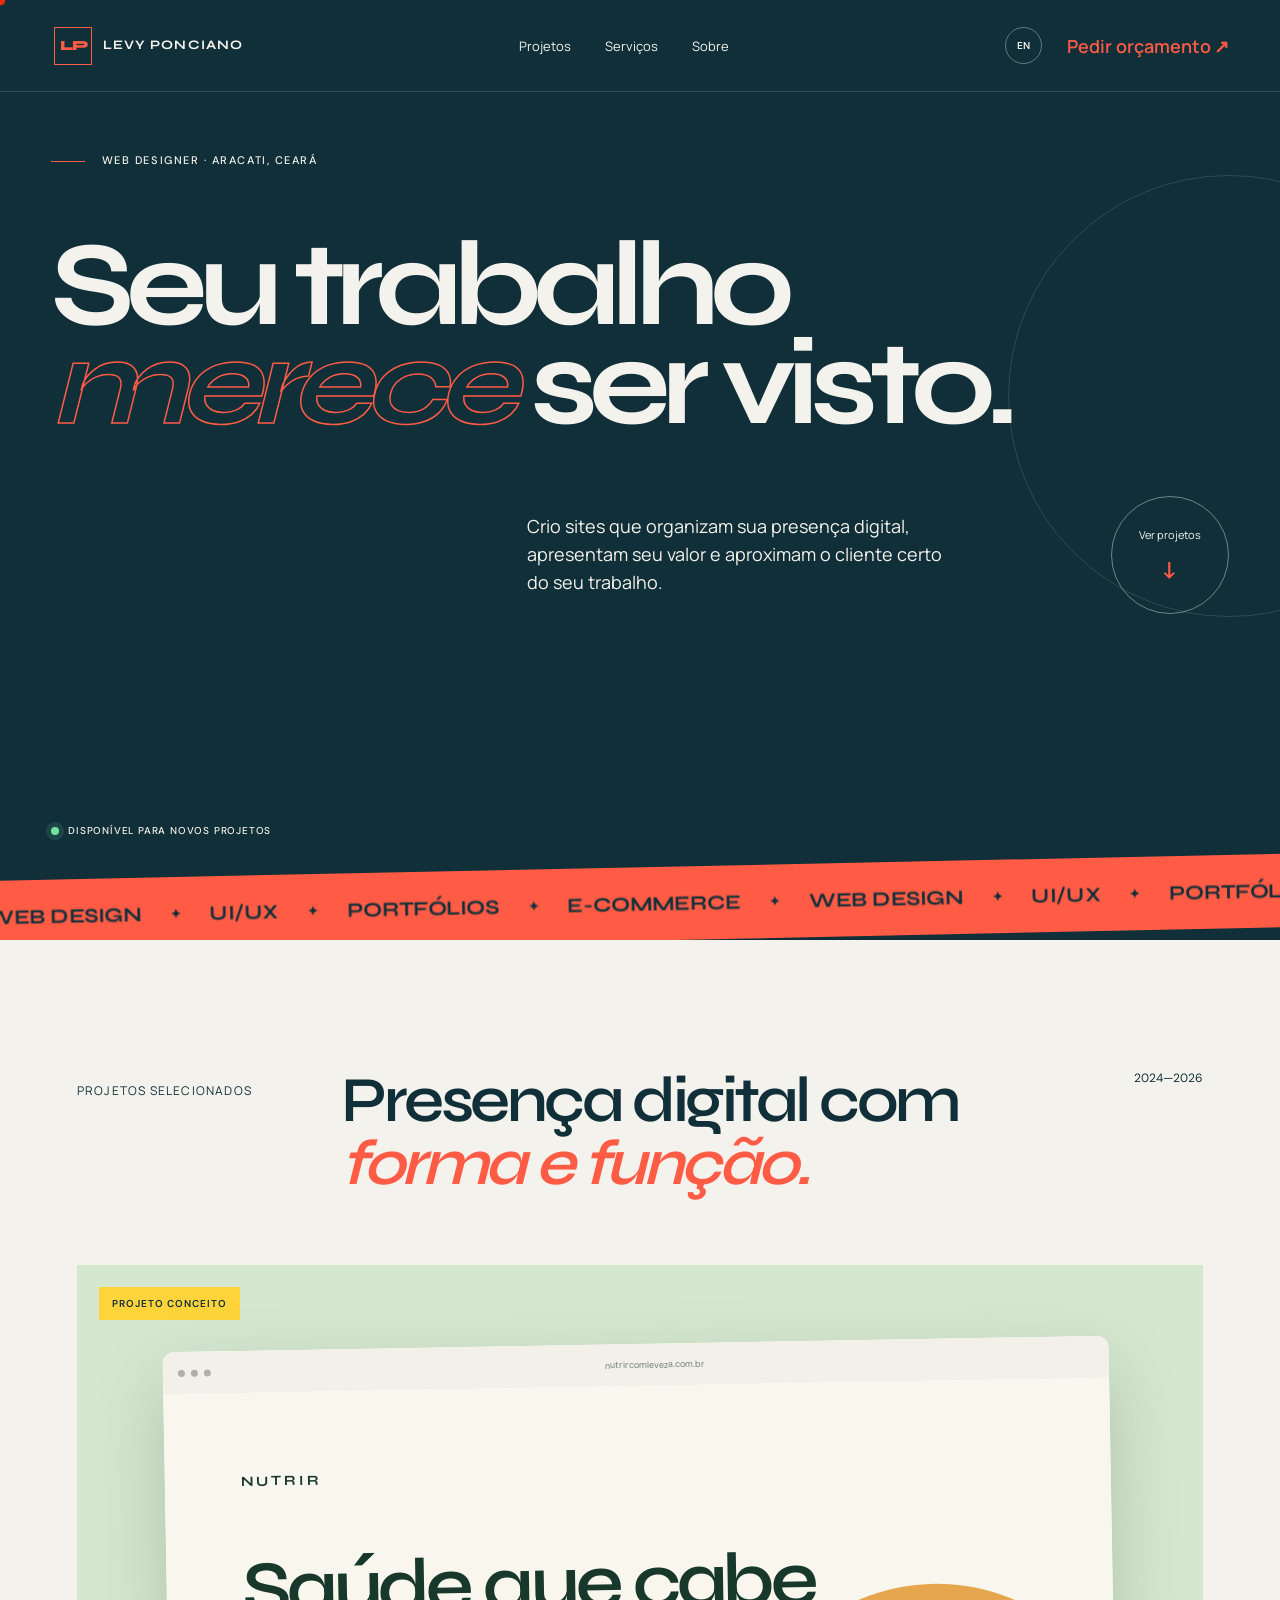
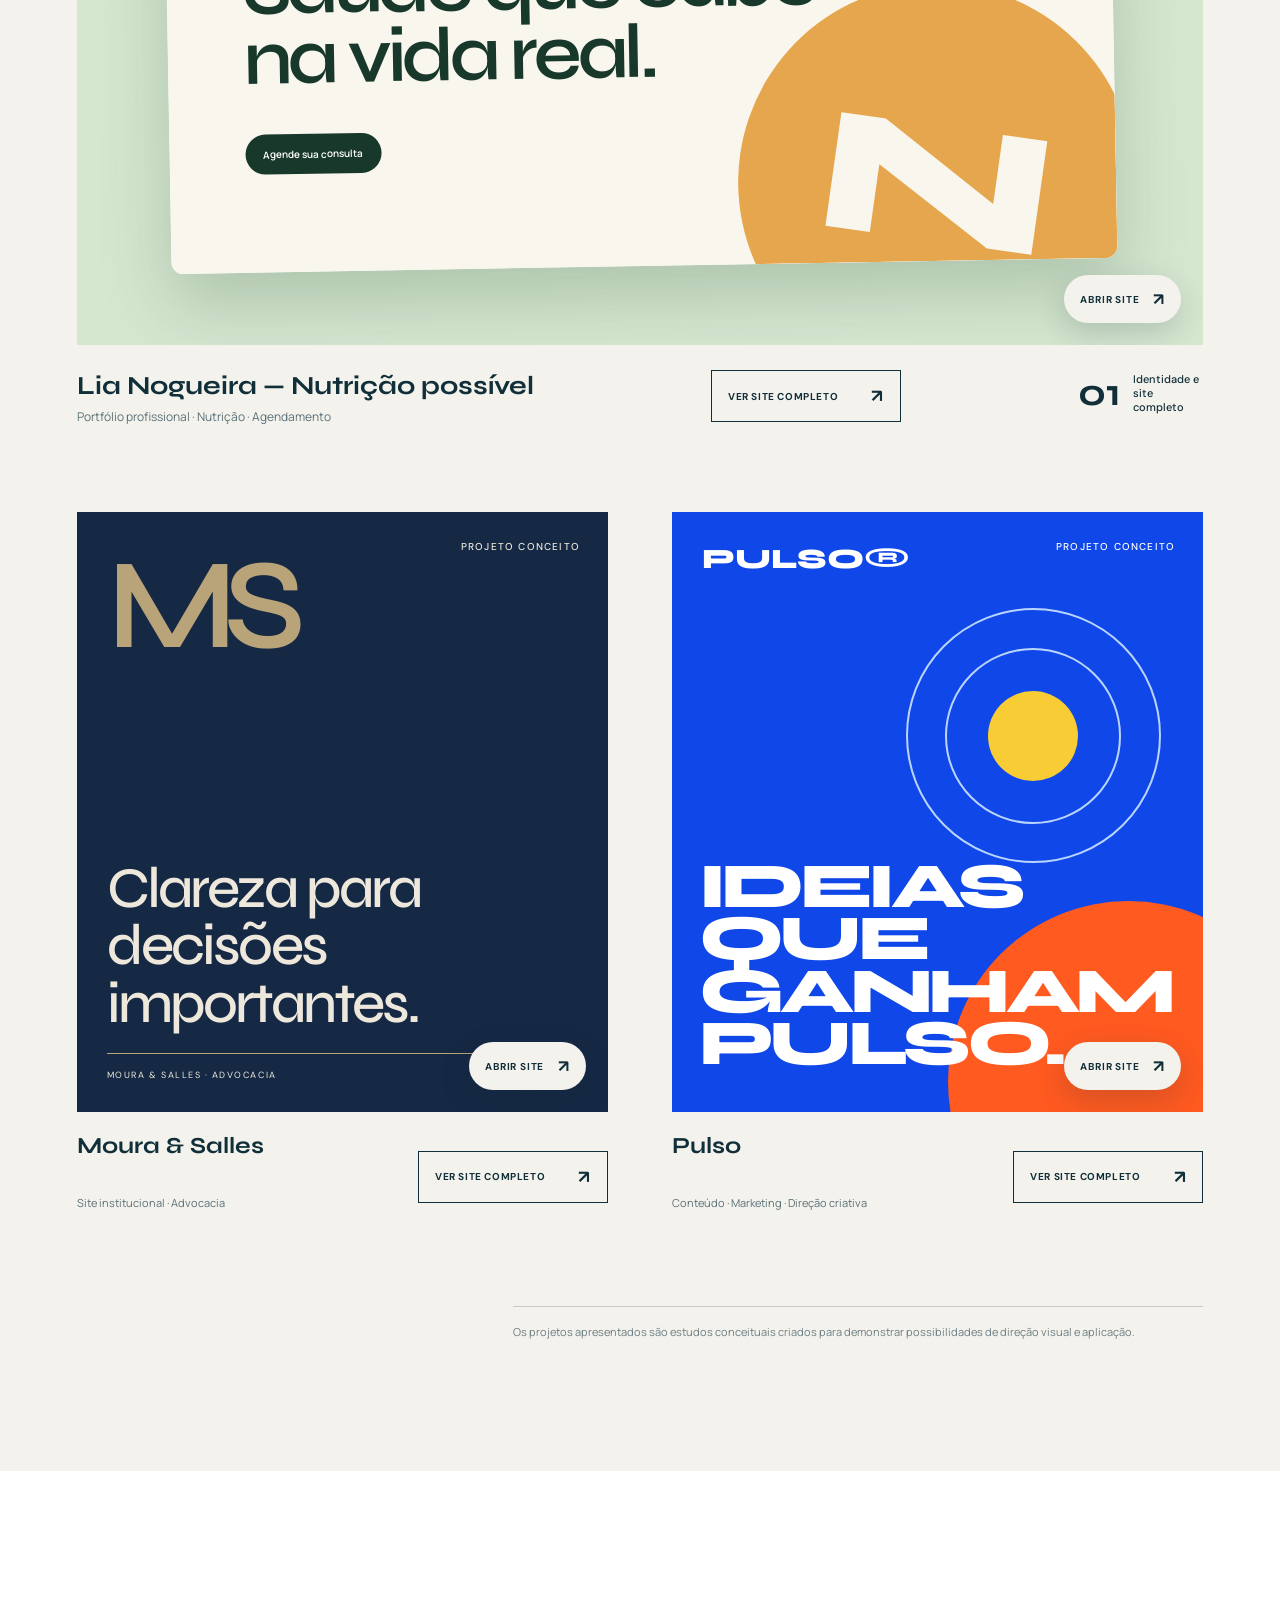
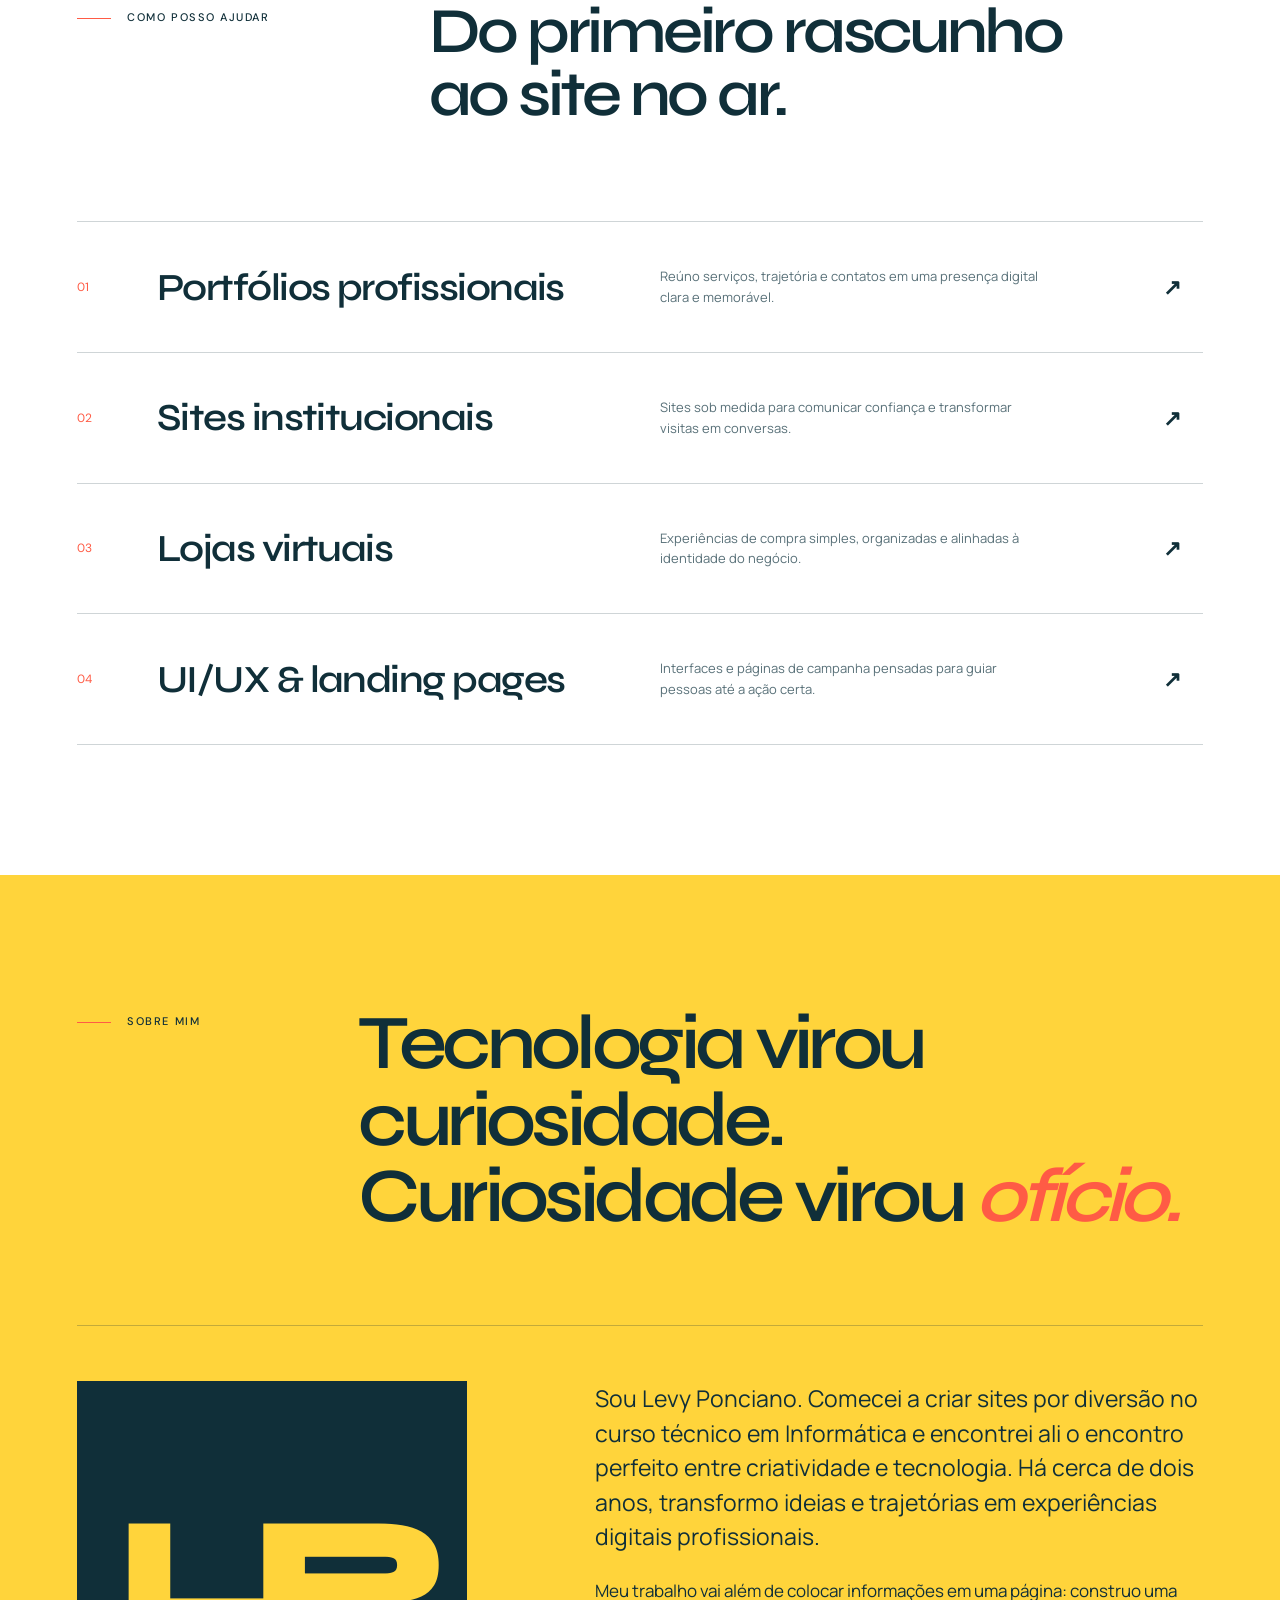
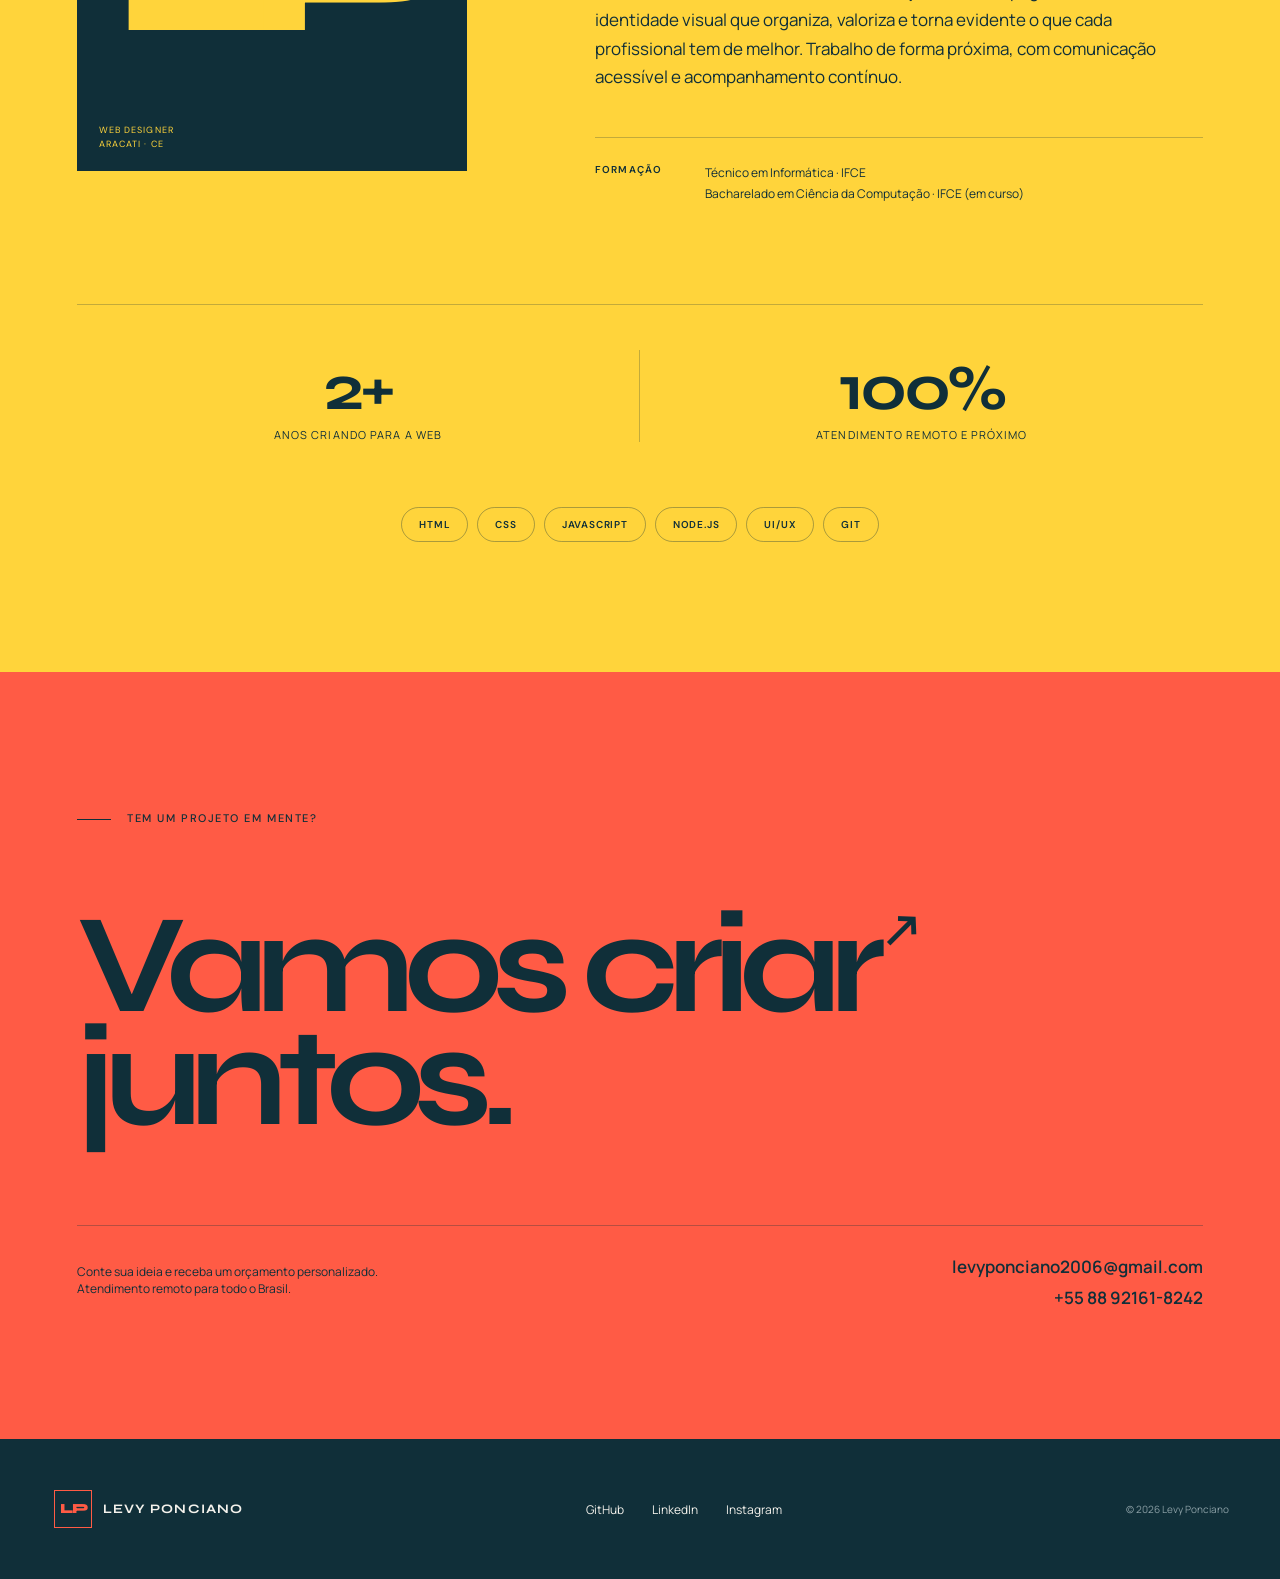
==== commit ef61939f: "fix: destaca acesso aos sites do portfolio" ====
--- a/index.html
+++ b/index.html
@@ -16,7 +16,7 @@
       href="https://fonts.googleapis.com/css2?family=DM+Sans:wght@400;500;600&family=Manrope:wght@400;500;600;700&family=Syne:wght@600;700;800&display=swap"
       rel="stylesheet"
     />
-    <link rel="stylesheet" href="styles.css?v=5" />
+    <link rel="stylesheet" href="styles.css?v=6" />
   </head>
   <body>
     <div class="cursor-dot" aria-hidden="true"></div>
@@ -150,7 +150,12 @@
                 <div class="food-circle">N</div>
               </div>
             </div>
-            <span class="case-arrow">↗</span>
+            <span class="case-arrow project-preview-cta">
+              <span data-pt="Abrir site" data-en="Open website"
+                >Abrir site</span
+              >
+              <b>↗</b>
+            </span>
           </a>
           <div class="case-meta">
             <div>
@@ -162,6 +167,12 @@
                 Portfólio profissional · Nutrição · Agendamento
               </p>
             </div>
+            <a class="project-cta" href="sites/nutricao/index.html">
+              <span data-pt="Ver site completo" data-en="View full website"
+                >Ver site completo</span
+              >
+              <b>↗</b>
+            </a>
             <strong
               >01<small
                 data-pt="Identidade e site completo"
@@ -193,6 +204,12 @@
               </p>
               <div class="legal-rule"></div>
               <small>MOURA & SALLES · ADVOCACIA</small>
+              <span class="project-preview-cta">
+                <span data-pt="Abrir site" data-en="Open website"
+                  >Abrir site</span
+                >
+                <b>↗</b>
+              </span>
             </a>
             <div class="mini-meta">
               <h3>Moura & Salles</h3>
@@ -202,7 +219,12 @@
               >
                 Site institucional · Advocacia
               </p>
-              <span>↗</span>
+              <a class="project-cta" href="sites/advocacia/index.html">
+                <span data-pt="Ver site completo" data-en="View full website"
+                  >Ver site completo</span
+                >
+                <b>↗</b>
+              </a>
             </div>
           </article>
           <article class="mini-case reveal">
@@ -226,6 +248,12 @@
               >
                 Ideias que<br />ganham pulso.
               </p>
+              <span class="project-preview-cta">
+                <span data-pt="Abrir site" data-en="Open website"
+                  >Abrir site</span
+                >
+                <b>↗</b>
+              </span>
             </a>
             <div class="mini-meta">
               <h3>Pulso</h3>
@@ -235,7 +263,12 @@
               >
                 Conteúdo · Marketing · Direção criativa
               </p>
-              <span>↗</span>
+              <a class="project-cta" href="sites/marketing/index.html">
+                <span data-pt="Ver site completo" data-en="View full website"
+                  >Ver site completo</span
+                >
+                <b>↗</b>
+              </a>
             </div>
           </article>
         </div>
--- a/styles.css
+++ b/styles.css
@@ -275,24 +275,25 @@
   position: absolute;
   right: 24px;
   bottom: 24px;
-  width: 65px;
-  height: 65px;
+  width: auto;
+  height: auto;
   background: var(--paper);
   display: grid;
   place-items: center;
-  font-size: 27px;
-  border-radius: 50%;
+  border-radius: 999px;
   transition: 0.3s;
 }
 .case-image:hover .case-arrow {
   background: var(--coral);
-  transform: rotate(45deg);
+  color: var(--white);
+  transform: translateY(-4px);
 }
 .case-meta {
   display: flex;
   justify-content: space-between;
   align-items: flex-start;
   padding: 25px 0 80px;
+  gap: 24px;
 }
 .case-meta > div span {
   font: 700 26px var(--display);
@@ -408,7 +409,7 @@
 }
 .mini-meta {
   display: grid;
-  grid-template-columns: 1fr auto auto;
+  grid-template-columns: 1fr auto;
   align-items: center;
   gap: 25px;
   padding-top: 20px;
@@ -421,8 +422,12 @@
   font-size: 11px;
   color: #587078;
 }
-.mini-meta span {
-  font-size: 24px;
+.mini-meta > p {
+  grid-column: 1;
+}
+.mini-meta > .project-cta {
+  grid-column: 2;
+  grid-row: 1 / 3;
 }
 .services {
   background: var(--white);
@@ -1531,6 +1536,99 @@
   outline: 4px solid var(--coral);
   outline-offset: 5px;
 }
+.project-preview-cta {
+  position: absolute;
+  z-index: 5;
+  right: 22px;
+  bottom: 22px;
+  width: auto;
+  height: auto;
+  display: inline-flex;
+  align-items: center;
+  gap: 14px;
+  padding: 13px 16px;
+  background: var(--paper);
+  color: var(--ink);
+  border-radius: 999px;
+  font: 700 10px var(--utility);
+  letter-spacing: 0.08em;
+  text-transform: uppercase;
+  box-shadow: 0 10px 30px rgba(16, 47, 57, 0.18);
+  transition:
+    transform 0.3s,
+    background 0.3s,
+    color 0.3s;
+}
+.project-preview-cta b {
+  font-size: 17px;
+}
+.project-link:hover .project-preview-cta {
+  transform: translateY(-4px);
+  background: var(--coral);
+  color: var(--white);
+}
+.project-cta {
+  display: inline-flex;
+  align-items: center;
+  justify-content: space-between;
+  gap: 20px;
+  min-width: 190px;
+  padding: 13px 16px;
+  border: 1px solid var(--ink);
+  font: 700 10px var(--utility);
+  text-transform: uppercase;
+  letter-spacing: 0.06em;
+  transition:
+    background 0.25s,
+    color 0.25s,
+    transform 0.25s;
+}
+.project-cta b {
+  font-size: 18px;
+}
+.project-cta:hover {
+  background: var(--ink);
+  color: var(--white);
+  transform: translateY(-2px);
+}
+.project-cta:focus-visible {
+  outline: 3px solid var(--coral);
+  outline-offset: 3px;
+}
+@media (max-width: 760px) {
+  .project-preview-cta {
+    right: 14px;
+    bottom: 14px;
+    padding: 11px 13px;
+  }
+  .case-meta {
+    flex-wrap: wrap;
+  }
+  .case-meta > div {
+    width: 100%;
+  }
+  .case-meta > .project-cta {
+    min-width: 0;
+    flex: 1;
+  }
+  .mini-meta > .project-cta {
+    min-width: 0;
+  }
+}
+@media (max-width: 390px) {
+  .case-meta > .project-cta {
+    width: 100%;
+    flex-basis: 100%;
+  }
+  .mini-meta {
+    grid-template-columns: 1fr;
+  }
+  .mini-meta > .project-cta {
+    grid-column: 1;
+    grid-row: auto;
+    width: 100%;
+  }
+}
 .marketing-card {
   background: #1047e8;
   color: #fff;
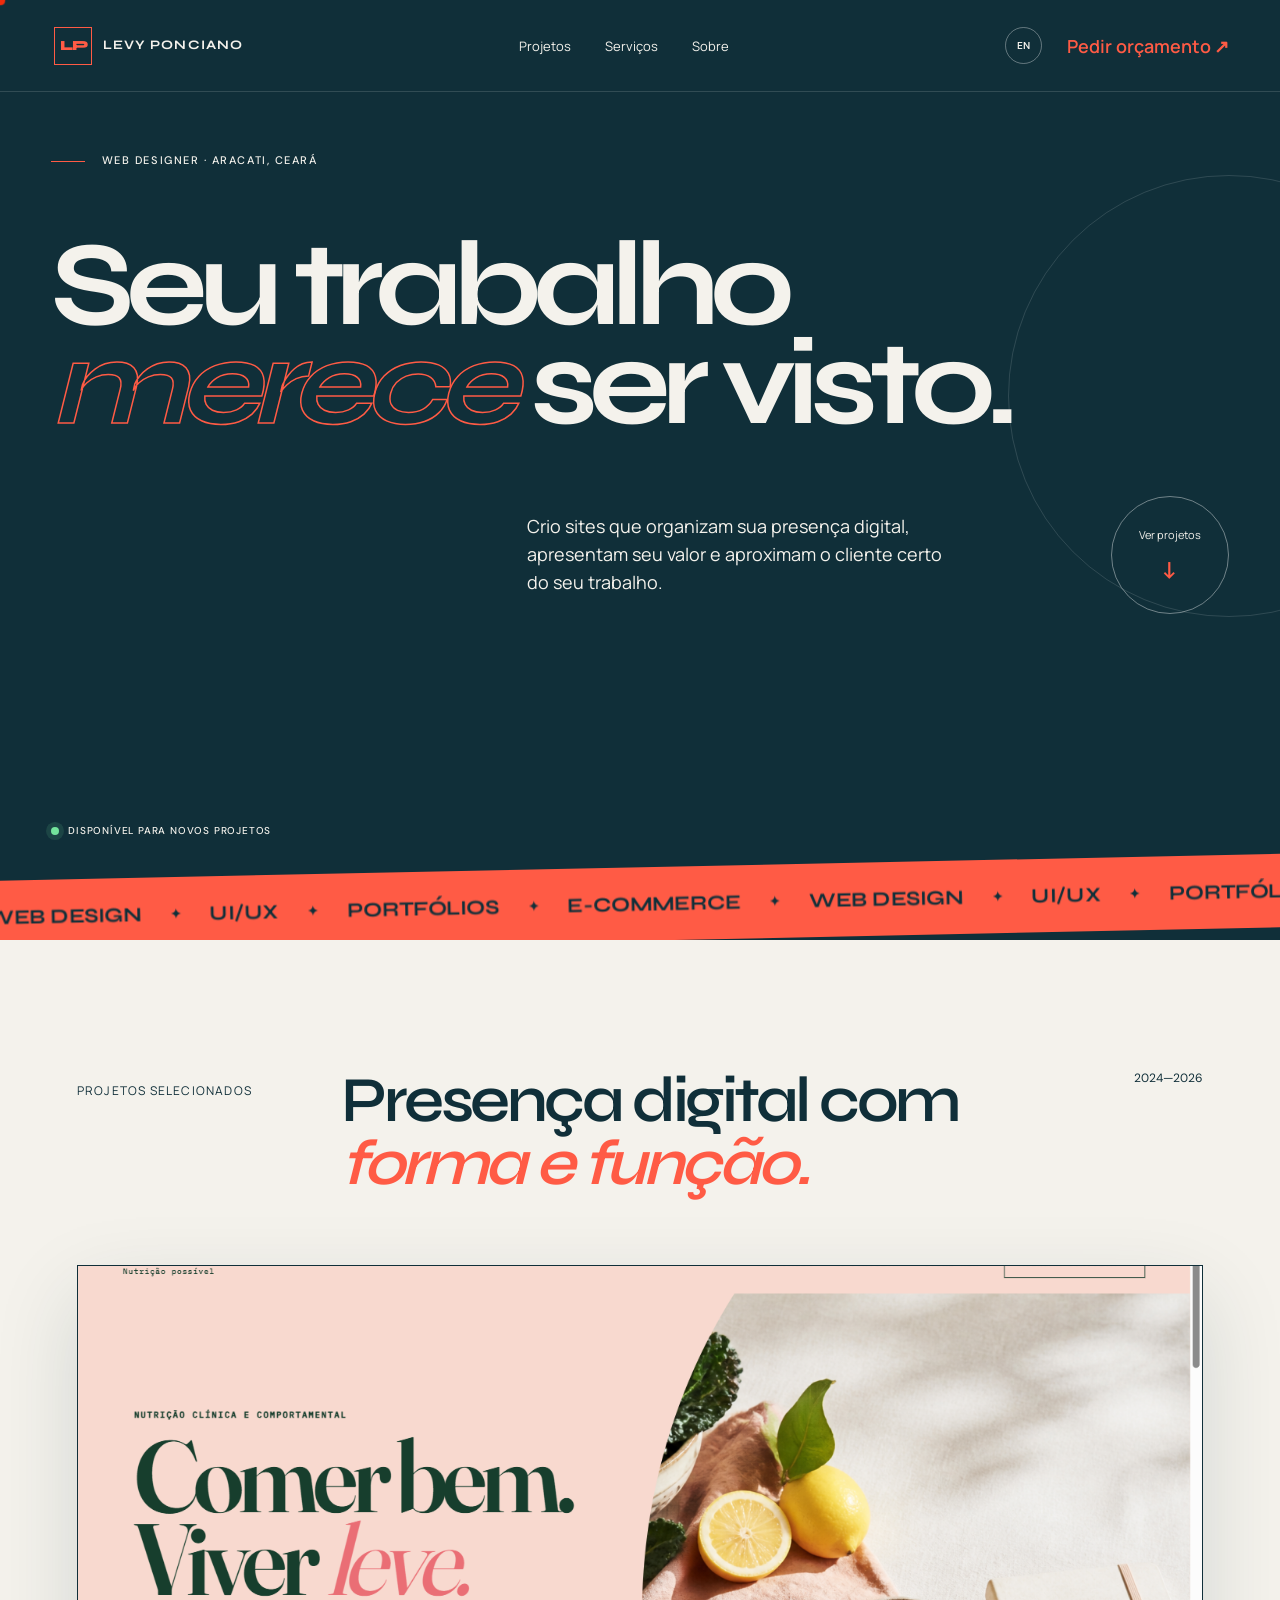
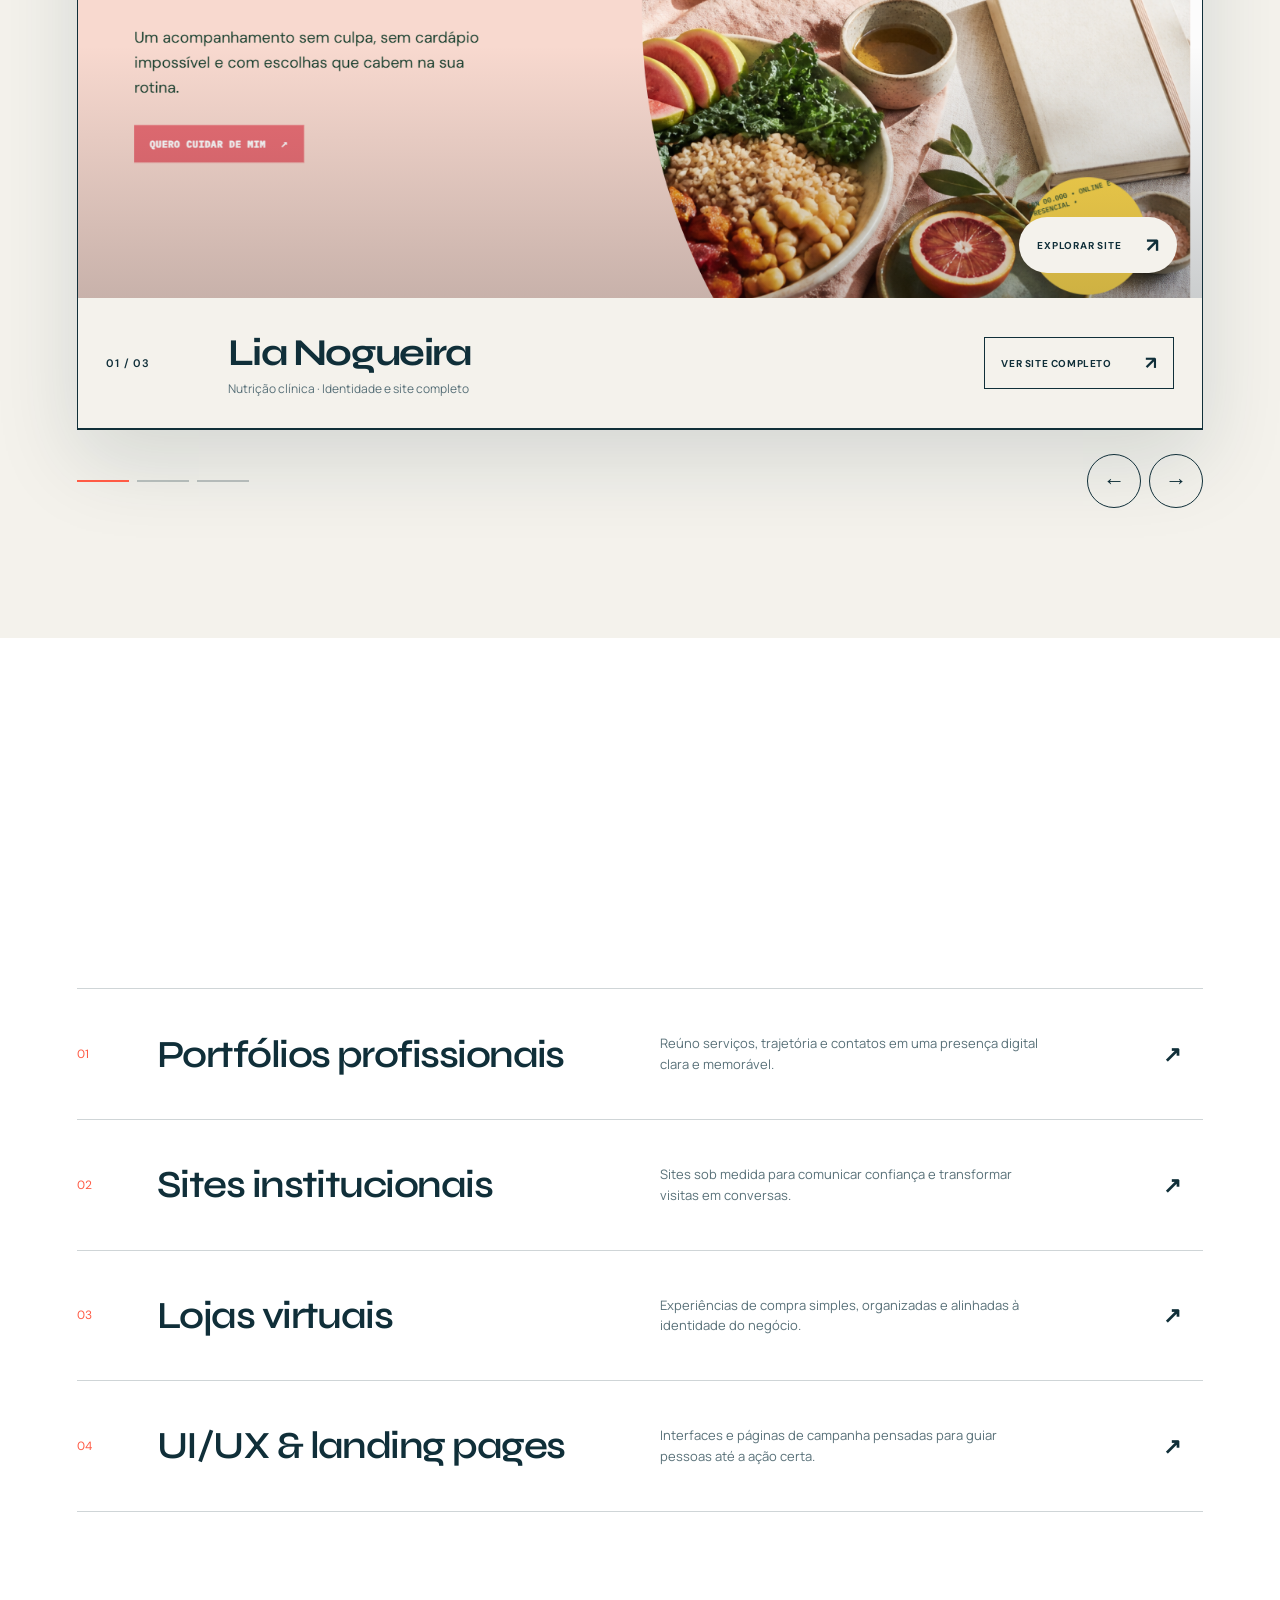
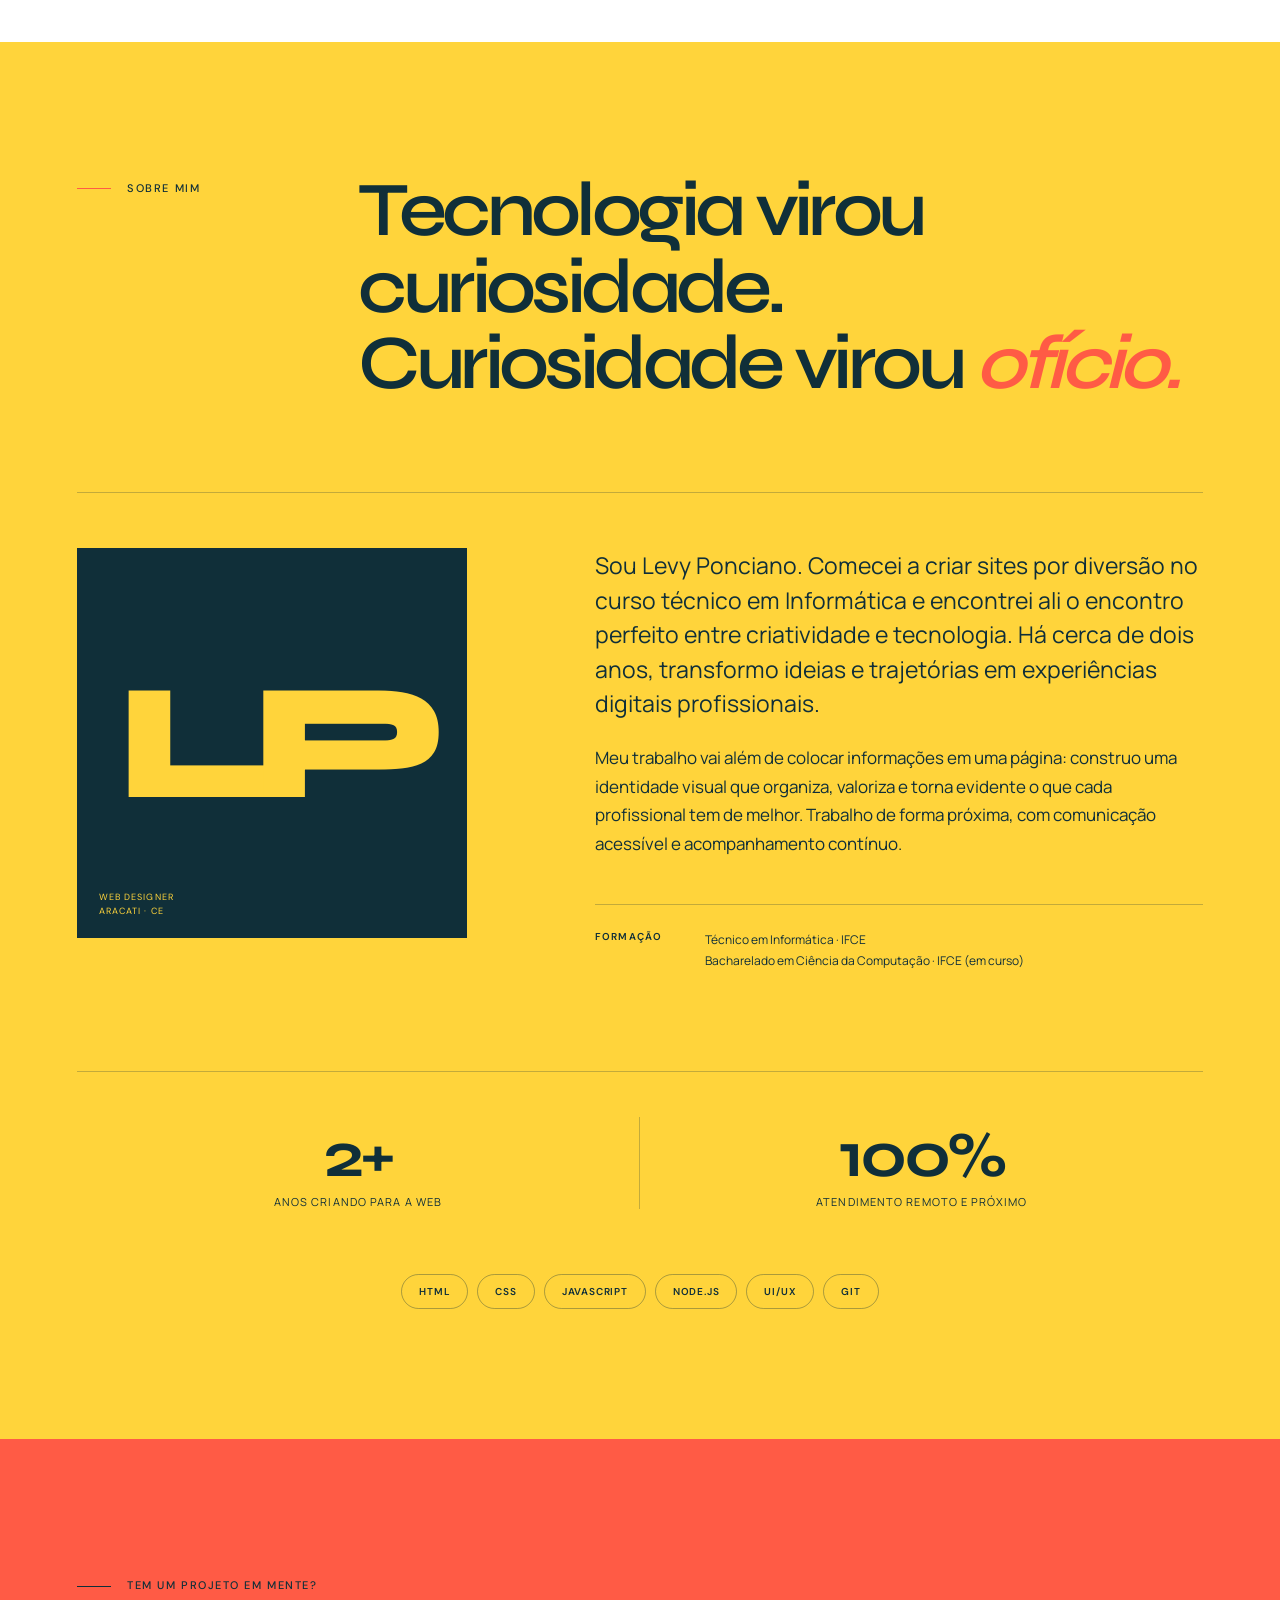
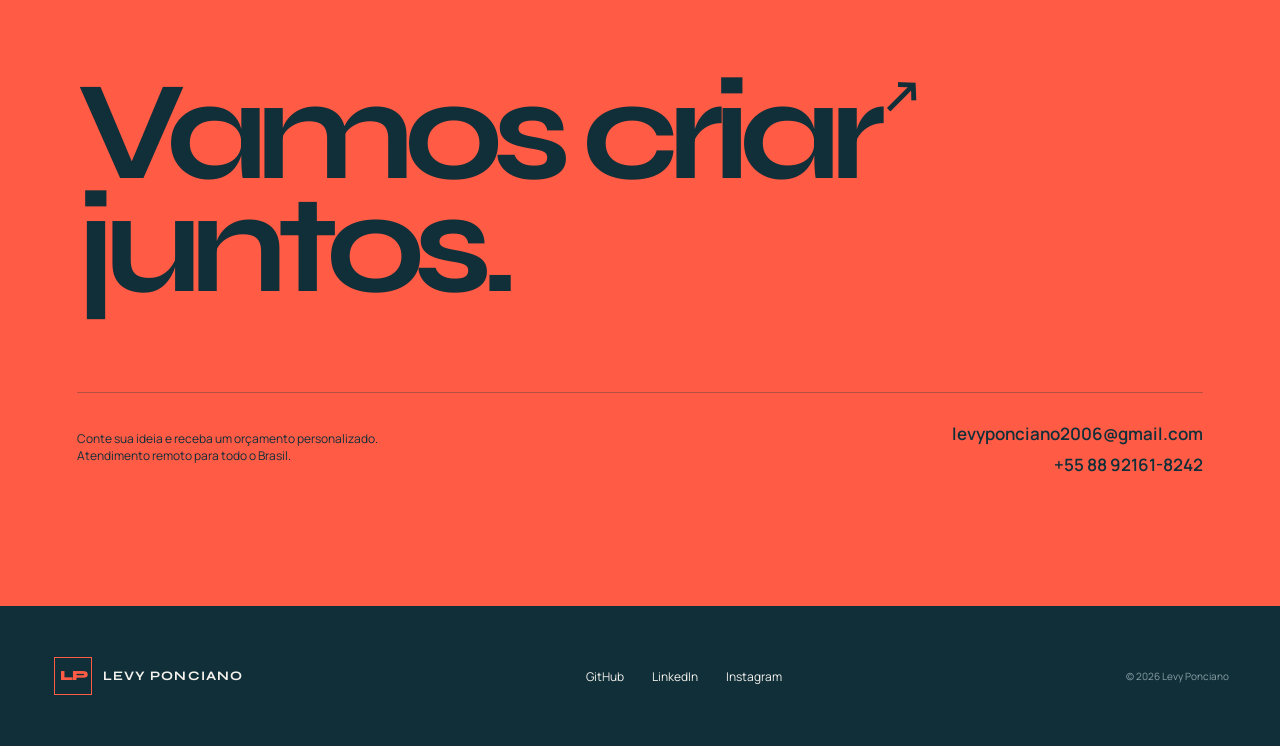
==== commit 8c2f34ee: "feat: transforma projetos em carrossel com previews reais" ====
--- a/index.html
+++ b/index.html
@@ -16,7 +16,7 @@
       href="https://fonts.googleapis.com/css2?family=DM+Sans:wght@400;500;600&family=Manrope:wght@400;500;600;700&family=Syne:wght@600;700;800&display=swap"
       rel="stylesheet"
     />
-    <link rel="stylesheet" href="styles.css?v=6" />
+    <link rel="stylesheet" href="styles.css?v=8" />
   </head>
   <body>
     <div class="cursor-dot" aria-hidden="true"></div>
@@ -117,6 +117,183 @@
           </h2>
           <span>2024—2026</span>
         </header>
+        <div
+          class="project-carousel reveal"
+          aria-roledescription="carrossel"
+          aria-label="Sites em destaque"
+        >
+          <div class="carousel-viewport">
+            <div class="carousel-track">
+              <article class="carousel-slide is-active" aria-hidden="false">
+                <a
+                  class="carousel-image"
+                  href="sites/nutricao/index.html"
+                  aria-label="Abrir site Lia Nogueira"
+                >
+                  <img
+                    src="assets/projects/nutricao-home.png"
+                    alt="Página inicial do site Lia Nogueira Nutrição"
+                  />
+                  <span class="carousel-open">
+                    <span data-pt="Explorar site" data-en="Explore website"
+                      >Explorar site</span
+                    >
+                    <b>↗</b>
+                  </span>
+                </a>
+                <div class="carousel-meta">
+                  <span class="carousel-number">01 / 03</span>
+                  <div>
+                    <h3>Lia Nogueira</h3>
+                    <p
+                      data-pt="Nutrição clínica · Identidade e site completo"
+                      data-en="Clinical nutrition · Identity and full website"
+                    >
+                      Nutrição clínica · Identidade e site completo
+                    </p>
+                  </div>
+                  <a class="project-cta" href="sites/nutricao/index.html">
+                    <span
+                      data-pt="Ver site completo"
+                      data-en="View full website"
+                      >Ver site completo</span
+                    ><b>↗</b>
+                  </a>
+                </div>
+              </article>
+              <article class="carousel-slide" aria-hidden="true">
+                <a
+                  class="carousel-image"
+                  href="sites/advocacia/index.html"
+                  aria-label="Abrir site Moura & Salles"
+                  tabindex="-1"
+                >
+                  <img
+                    src="assets/projects/advocacia-home.png"
+                    alt="Página inicial do site Moura e Salles Advocacia"
+                    loading="lazy"
+                  />
+                  <span class="carousel-open">
+                    <span data-pt="Explorar site" data-en="Explore website"
+                      >Explorar site</span
+                    >
+                    <b>↗</b>
+                  </span>
+                </a>
+                <div class="carousel-meta">
+                  <span class="carousel-number">02 / 03</span>
+                  <div>
+                    <h3>Moura & Salles</h3>
+                    <p
+                      data-pt="Advocacia empresarial · Site institucional"
+                      data-en="Business law · Institutional website"
+                    >
+                      Advocacia empresarial · Site institucional
+                    </p>
+                  </div>
+                  <a
+                    class="project-cta"
+                    href="sites/advocacia/index.html"
+                    tabindex="-1"
+                  >
+                    <span
+                      data-pt="Ver site completo"
+                      data-en="View full website"
+                      >Ver site completo</span
+                    ><b>↗</b>
+                  </a>
+                </div>
+              </article>
+              <article class="carousel-slide" aria-hidden="true">
+                <a
+                  class="carousel-image"
+                  href="sites/marketing/index.html"
+                  aria-label="Abrir site Pulso"
+                  tabindex="-1"
+                >
+                  <img
+                    src="assets/projects/marketing-home.png"
+                    alt="Página inicial do site Pulso Marketing e Conteúdo"
+                    loading="lazy"
+                  />
+                  <span class="carousel-open">
+                    <span data-pt="Explorar site" data-en="Explore website"
+                      >Explorar site</span
+                    >
+                    <b>↗</b>
+                  </span>
+                </a>
+                <div class="carousel-meta">
+                  <span class="carousel-number">03 / 03</span>
+                  <div>
+                    <h3>Pulso</h3>
+                    <p
+                      data-pt="Conteúdo e marketing · Direção criativa"
+                      data-en="Content and marketing · Creative direction"
+                    >
+                      Conteúdo e marketing · Direção criativa
+                    </p>
+                  </div>
+                  <a
+                    class="project-cta"
+                    href="sites/marketing/index.html"
+                    tabindex="-1"
+                  >
+                    <span
+                      data-pt="Ver site completo"
+                      data-en="View full website"
+                      >Ver site completo</span
+                    ><b>↗</b>
+                  </a>
+                </div>
+              </article>
+            </div>
+          </div>
+          <div class="carousel-controls">
+            <div
+              class="carousel-dots"
+              role="tablist"
+              aria-label="Escolher site"
+            >
+              <button
+                class="is-active"
+                type="button"
+                data-slide="0"
+                aria-label="Mostrar Lia Nogueira"
+                aria-current="true"
+              >
+                <span></span>
+              </button>
+              <button
+                type="button"
+                data-slide="1"
+                aria-label="Mostrar Moura e Salles"
+              >
+                <span></span>
+              </button>
+              <button type="button" data-slide="2" aria-label="Mostrar Pulso">
+                <span></span>
+              </button>
+            </div>
+            <div class="carousel-arrows">
+              <button
+                class="carousel-prev"
+                type="button"
+                aria-label="Projeto anterior"
+              >
+                ←
+              </button>
+              <button
+                class="carousel-next"
+                type="button"
+                aria-label="Próximo projeto"
+              >
+                →
+              </button>
+            </div>
+          </div>
+          <p class="carousel-status" aria-live="polite" aria-atomic="true"></p>
+        </div>
         <article class="featured-case reveal">
           <a
             class="case-image project-nutri project-link"
@@ -484,6 +661,6 @@
       </div>
       <p>© 2026 Levy Ponciano</p>
     </footer>
-    <script src="script.js?v=2"></script>
+    <script src="script.js?v=4"></script>
   </body>
 </html>
--- a/styles.css
+++ b/styles.css
@@ -1511,6 +1511,240 @@
     right: -0.45em;
   }
 }
+
+/* Full-width rotating showcase with real website captures */
+.work > .featured-case,
+.work > .case-grid,
+.work > .concept-note {
+  display: none;
+}
+.project-carousel {
+  --carousel-gap: 0px;
+  position: relative;
+  width: 100%;
+}
+.carousel-viewport {
+  overflow: hidden;
+  border: 1px solid rgba(16, 47, 57, 0.2);
+  background: var(--ink);
+  box-shadow: 0 30px 80px rgba(16, 47, 57, 0.14);
+}
+.carousel-track {
+  display: flex;
+  width: 100%;
+  transition: transform 0.85s cubic-bezier(0.2, 0.75, 0.2, 1);
+  will-change: transform;
+}
+.carousel-slide {
+  flex: 0 0 100%;
+  min-width: 0;
+  background: var(--paper);
+}
+.carousel-image {
+  position: relative;
+  display: block;
+  aspect-ratio: 16 / 9;
+  overflow: hidden;
+  background: var(--ink);
+}
+.carousel-image::after {
+  content: "";
+  position: absolute;
+  inset: 0;
+  background: linear-gradient(180deg, transparent 60%, rgba(8, 20, 24, 0.2));
+  pointer-events: none;
+}
+.carousel-image img {
+  width: 100%;
+  height: 100%;
+  object-fit: cover;
+  transition: transform 0.8s cubic-bezier(0.2, 0.75, 0.2, 1);
+}
+.carousel-image:hover img {
+  transform: scale(1.018);
+}
+.carousel-open {
+  position: absolute;
+  z-index: 2;
+  right: 25px;
+  bottom: 25px;
+  display: inline-flex;
+  align-items: center;
+  gap: 24px;
+  padding: 15px 18px;
+  background: var(--paper);
+  color: var(--ink);
+  border-radius: 999px;
+  font: 700 10px var(--utility);
+  text-transform: uppercase;
+  letter-spacing: 0.08em;
+  transition: 0.3s;
+}
+.carousel-open b {
+  font-size: 20px;
+}
+.carousel-image:hover .carousel-open {
+  background: var(--coral);
+  color: var(--white);
+  transform: translateY(-4px);
+}
+.carousel-meta {
+  display: grid;
+  grid-template-columns: 90px 1fr auto;
+  gap: 32px;
+  align-items: center;
+  min-height: 130px;
+  padding: 24px 28px;
+}
+.carousel-number {
+  font: 600 11px var(--utility);
+  letter-spacing: 0.08em;
+}
+.carousel-meta h3 {
+  margin: 0 0 5px;
+  font: 700 clamp(24px, 3vw, 38px) var(--display);
+  letter-spacing: -0.045em;
+}
+.carousel-meta p {
+  margin: 0;
+  color: #587078;
+  font-size: 12px;
+}
+.carousel-controls {
+  display: flex;
+  align-items: center;
+  justify-content: space-between;
+  padding-top: 24px;
+}
+.carousel-dots {
+  display: flex;
+  gap: 8px;
+}
+.carousel-dots button {
+  position: relative;
+  width: 52px;
+  height: 18px;
+  padding: 0;
+  border: 0;
+  background: transparent;
+  cursor: pointer;
+}
+.carousel-dots button::before {
+  content: "";
+  position: absolute;
+  left: 0;
+  right: 0;
+  top: 8px;
+  height: 2px;
+  background: rgba(16, 47, 57, 0.25);
+}
+.carousel-dots button span {
+  position: absolute;
+  z-index: 1;
+  left: 0;
+  top: 8px;
+  width: 0;
+  height: 2px;
+  background: var(--coral);
+}
+.carousel-dots button.is-active span {
+  width: 100%;
+  animation: carousel-progress 5s linear forwards;
+}
+.project-carousel.is-paused .carousel-dots button.is-active span {
+  animation-play-state: paused;
+}
+@keyframes carousel-progress {
+  from {
+    width: 0;
+  }
+  to {
+    width: 100%;
+  }
+}
+.carousel-arrows {
+  display: flex;
+  gap: 8px;
+}
+.carousel-arrows button {
+  width: 54px;
+  height: 54px;
+  border: 1px solid var(--ink);
+  border-radius: 50%;
+  background: transparent;
+  color: var(--ink);
+  font-size: 22px;
+  cursor: pointer;
+  transition: 0.25s;
+}
+.carousel-arrows button:hover {
+  background: var(--ink);
+  color: var(--white);
+  transform: translateY(-2px);
+}
+.carousel-dots button:focus-visible,
+.carousel-arrows button:focus-visible,
+.carousel-image:focus-visible {
+  outline: 3px solid var(--coral);
+  outline-offset: 4px;
+}
+.carousel-status {
+  position: absolute;
+  width: 1px;
+  height: 1px;
+  overflow: hidden;
+  clip: rect(0 0 0 0);
+  white-space: nowrap;
+}
+@media (max-width: 760px) {
+  .work.section-pad {
+    padding-inline: 0;
+  }
+  .work > .section-heading,
+  .project-carousel > .carousel-controls {
+    margin-inline: 22px;
+  }
+  .carousel-viewport {
+    border-inline: 0;
+  }
+  .carousel-image {
+    aspect-ratio: 16 / 9;
+  }
+  .carousel-open {
+    right: 14px;
+    bottom: 14px;
+    gap: 14px;
+    padding: 12px 14px;
+  }
+  .carousel-meta {
+    grid-template-columns: 48px 1fr;
+    gap: 10px 16px;
+    padding: 22px;
+  }
+  .carousel-meta .project-cta {
+    grid-column: 1 / -1;
+    width: 100%;
+  }
+  .carousel-controls {
+    padding-top: 18px;
+  }
+  .carousel-arrows button {
+    width: 48px;
+    height: 48px;
+  }
+  .carousel-dots button {
+    width: 34px;
+  }
+}
+@media (prefers-reduced-motion: reduce) {
+  .carousel-track {
+    transition: none;
+  }
+  .carousel-dots button.is-active span {
+    animation: none;
+    width: 100%;
+  }
+}
 .ticker-track {
   width: max-content;
   gap: 0;
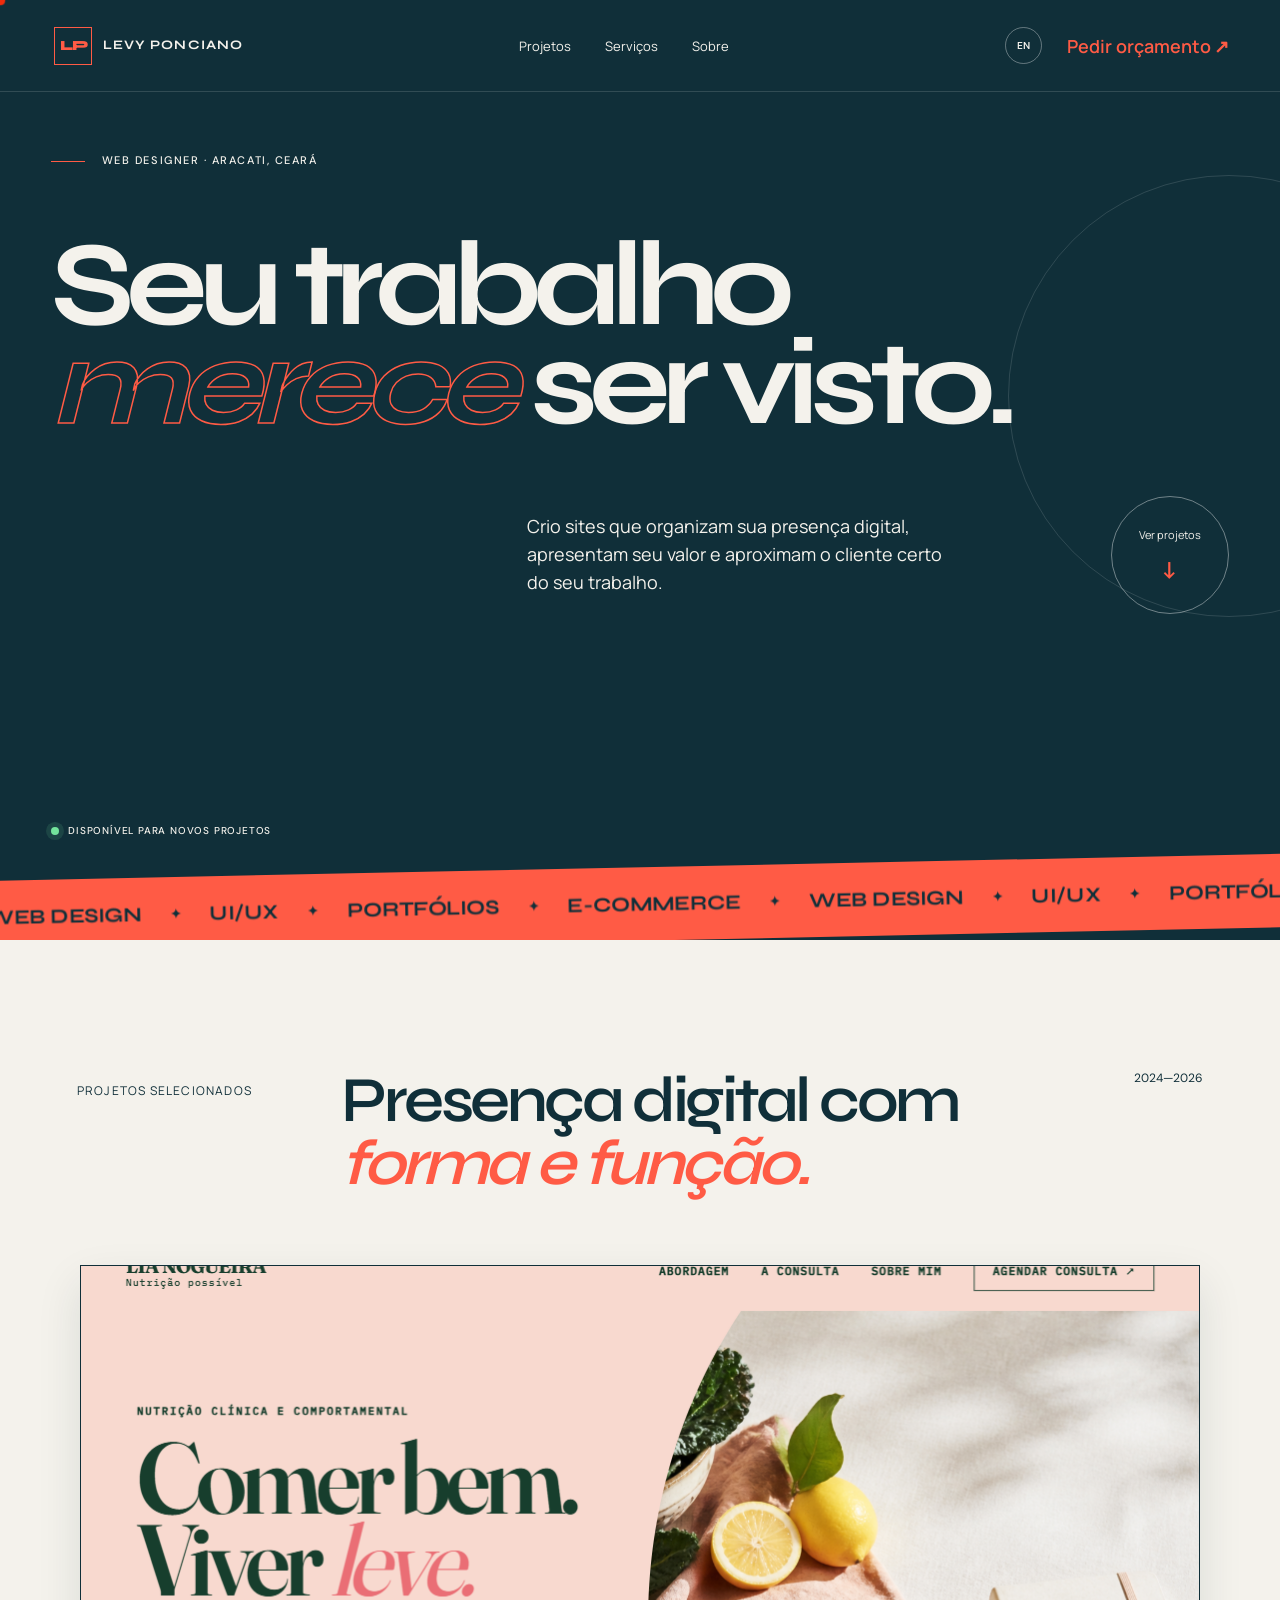
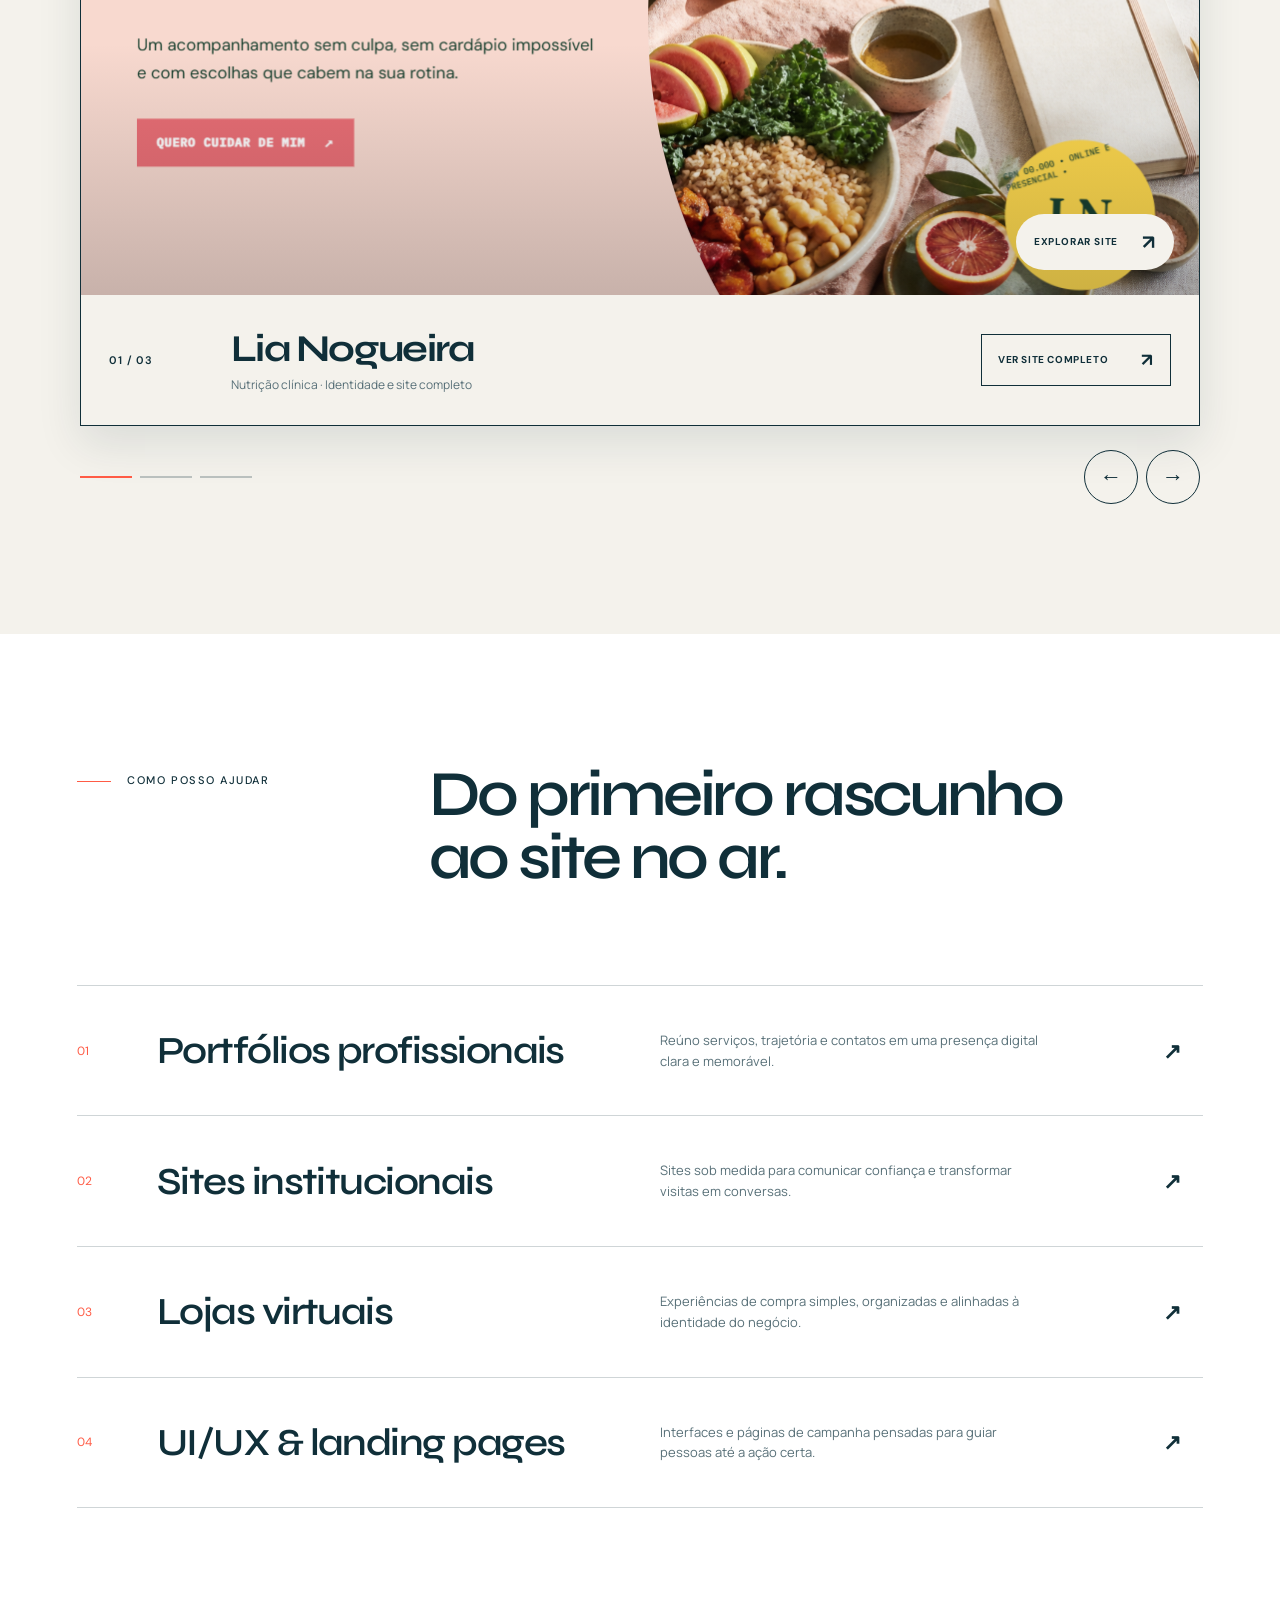
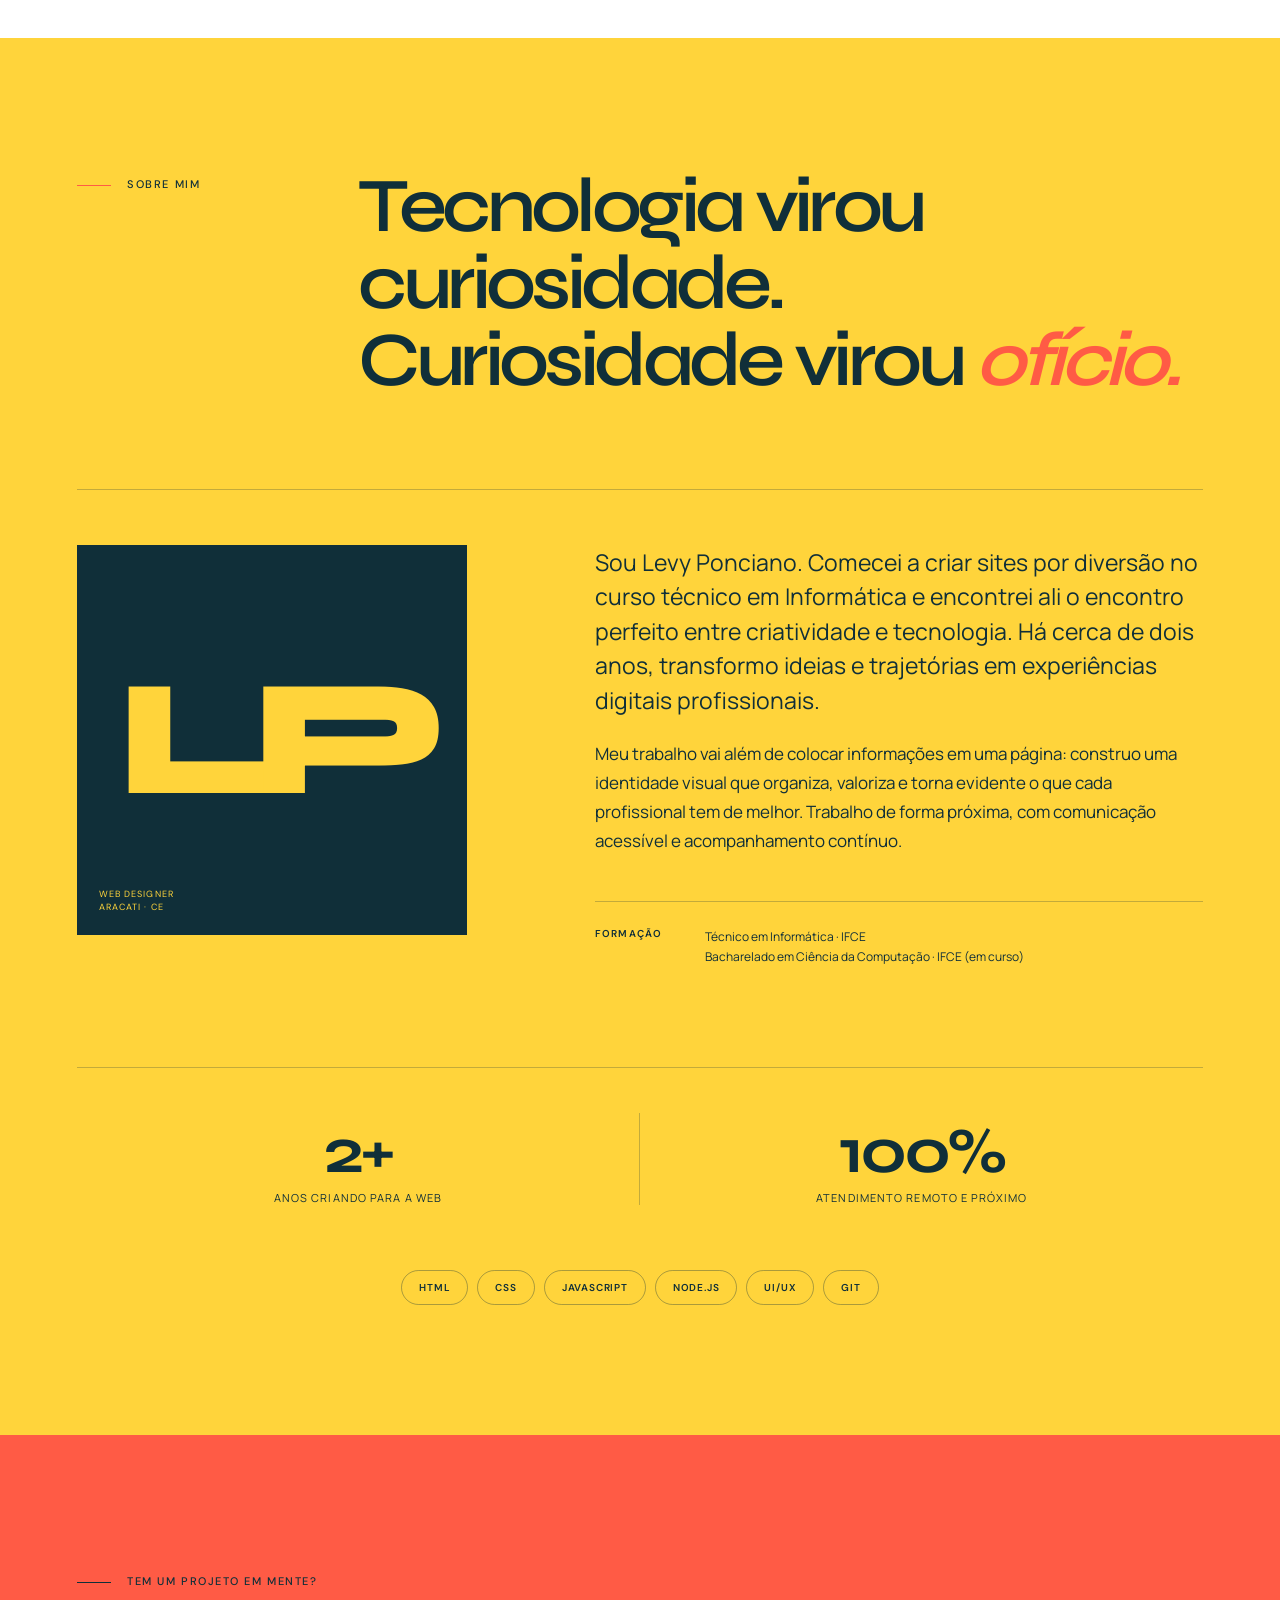
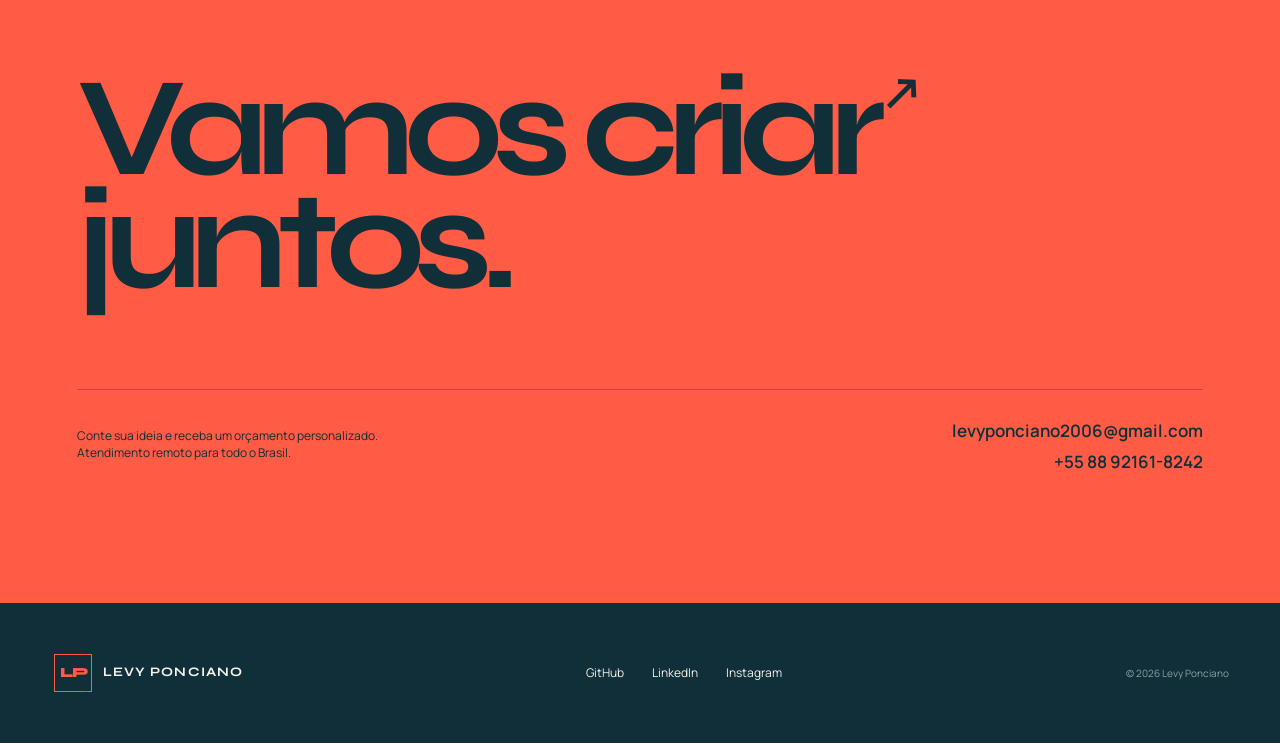
==== commit c8f56f76: "perf: otimiza carrossel e reduz previews" ====
--- a/index.html
+++ b/index.html
@@ -16,7 +16,7 @@
       href="https://fonts.googleapis.com/css2?family=DM+Sans:wght@400;500;600&family=Manrope:wght@400;500;600;700&family=Syne:wght@600;700;800&display=swap"
       rel="stylesheet"
     />
-    <link rel="stylesheet" href="styles.css?v=8" />
+    <link rel="stylesheet" href="styles.css?v=9" />
   </head>
   <body>
     <div class="cursor-dot" aria-hidden="true"></div>
@@ -131,8 +131,12 @@
                   aria-label="Abrir site Lia Nogueira"
                 >
                   <img
-                    src="assets/projects/nutricao-home.png"
+                    src="assets/projects/nutricao-home.webp"
                     alt="Página inicial do site Lia Nogueira Nutrição"
+                    width="1120"
+                    height="700"
+                    loading="lazy"
+                    decoding="async"
                   />
                   <span class="carousel-open">
                     <span data-pt="Explorar site" data-en="Explore website"
@@ -169,9 +173,12 @@
                   tabindex="-1"
                 >
                   <img
-                    src="assets/projects/advocacia-home.png"
+                    data-src="assets/projects/advocacia-home.webp"
                     alt="Página inicial do site Moura e Salles Advocacia"
+                    width="1120"
+                    height="700"
                     loading="lazy"
+                    decoding="async"
                   />
                   <span class="carousel-open">
                     <span data-pt="Explorar site" data-en="Explore website"
@@ -212,9 +219,12 @@
                   tabindex="-1"
                 >
                   <img
-                    src="assets/projects/marketing-home.png"
+                    data-src="assets/projects/marketing-home.webp"
                     alt="Página inicial do site Pulso Marketing e Conteúdo"
+                    width="1120"
+                    height="700"
                     loading="lazy"
+                    decoding="async"
                   />
                   <span class="carousel-open">
                     <span data-pt="Explorar site" data-en="Explore website"
@@ -661,6 +671,6 @@
       </div>
       <p>© 2026 Levy Ponciano</p>
     </footer>
-    <script src="script.js?v=4"></script>
+    <script src="script.js?v=6"></script>
   </body>
 </html>
--- a/styles.css
+++ b/styles.css
@@ -1521,19 +1521,20 @@
 .project-carousel {
   --carousel-gap: 0px;
   position: relative;
-  width: 100%;
+  width: min(1120px, 100%);
+  margin-inline: auto;
 }
 .carousel-viewport {
   overflow: hidden;
   border: 1px solid rgba(16, 47, 57, 0.2);
   background: var(--ink);
-  box-shadow: 0 30px 80px rgba(16, 47, 57, 0.14);
+  box-shadow: 0 18px 42px rgba(16, 47, 57, 0.11);
+  contain: layout paint;
 }
 .carousel-track {
   display: flex;
   width: 100%;
   transition: transform 0.85s cubic-bezier(0.2, 0.75, 0.2, 1);
-  will-change: transform;
 }
 .carousel-slide {
   flex: 0 0 100%;
@@ -1559,9 +1560,6 @@
   height: 100%;
   object-fit: cover;
   transition: transform 0.8s cubic-bezier(0.2, 0.75, 0.2, 1);
-}
-.carousel-image:hover img {
-  transform: scale(1.018);
 }
 .carousel-open {
   position: absolute;
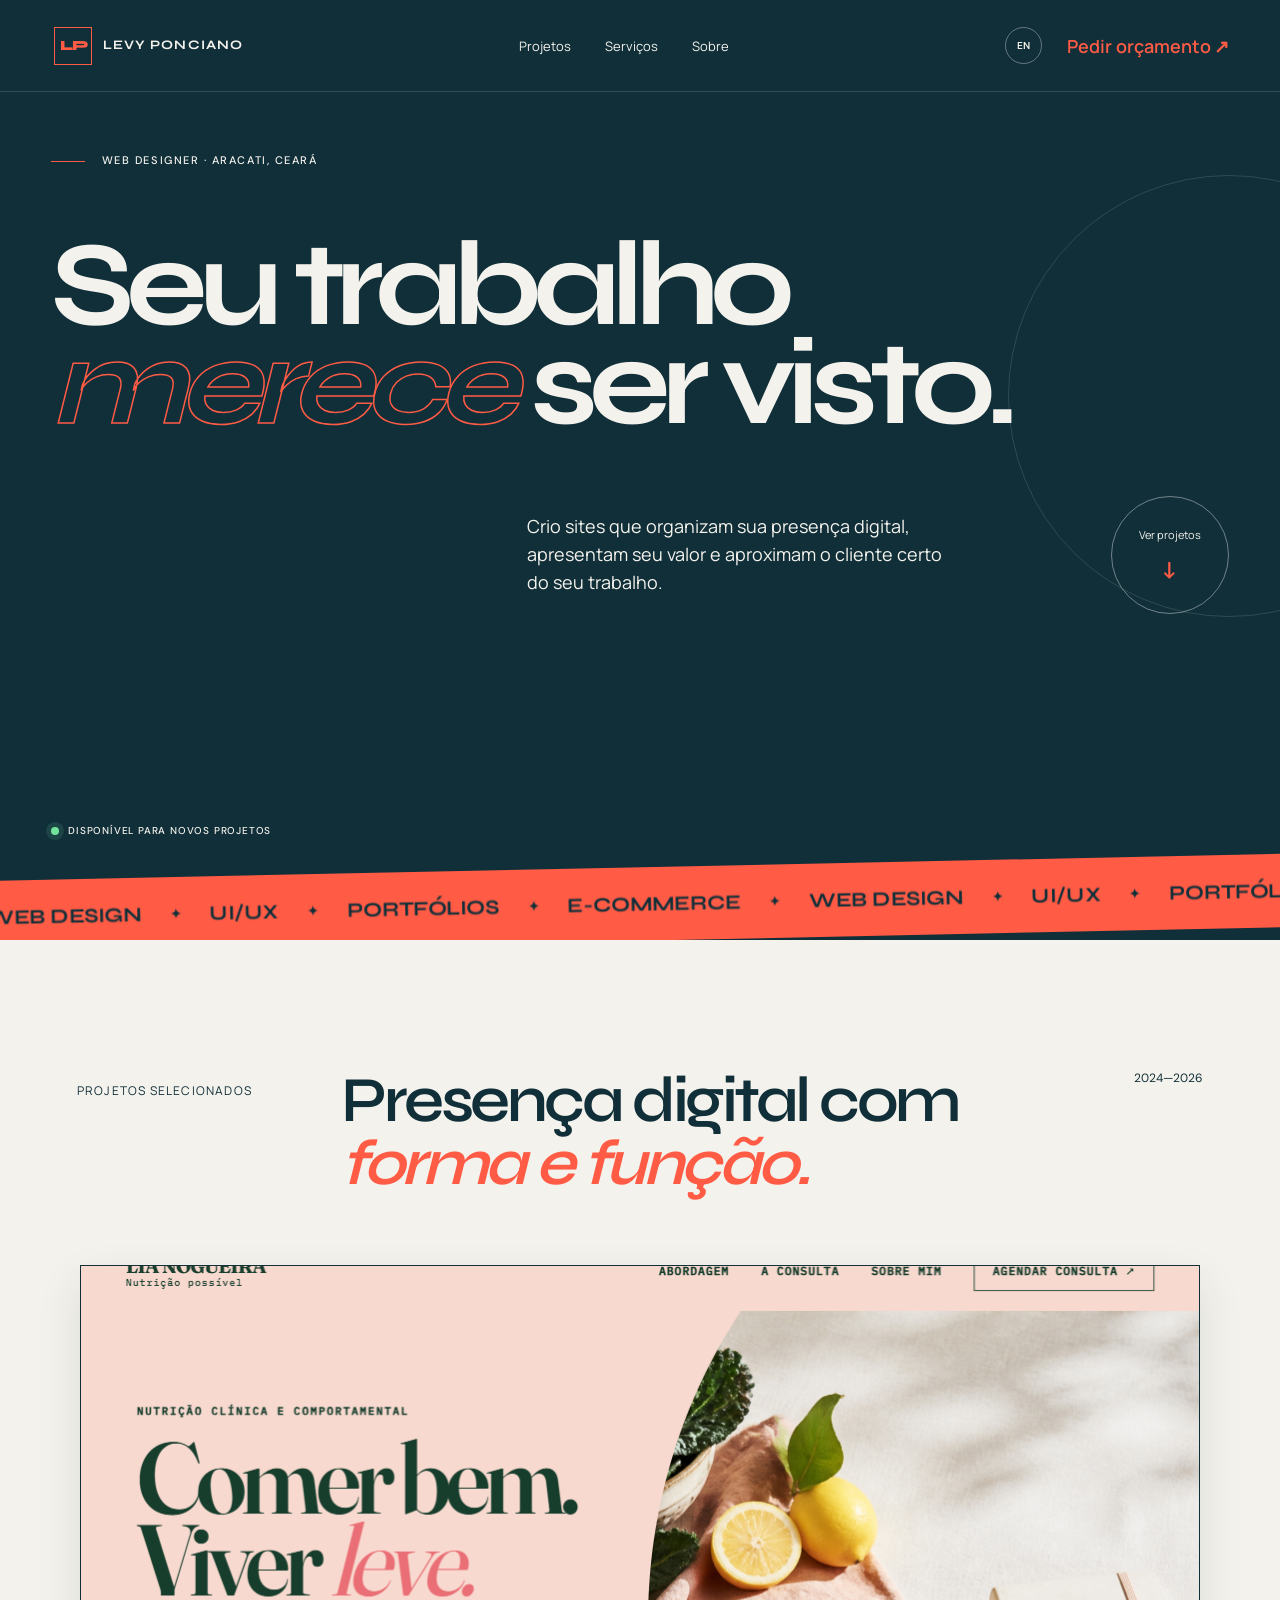
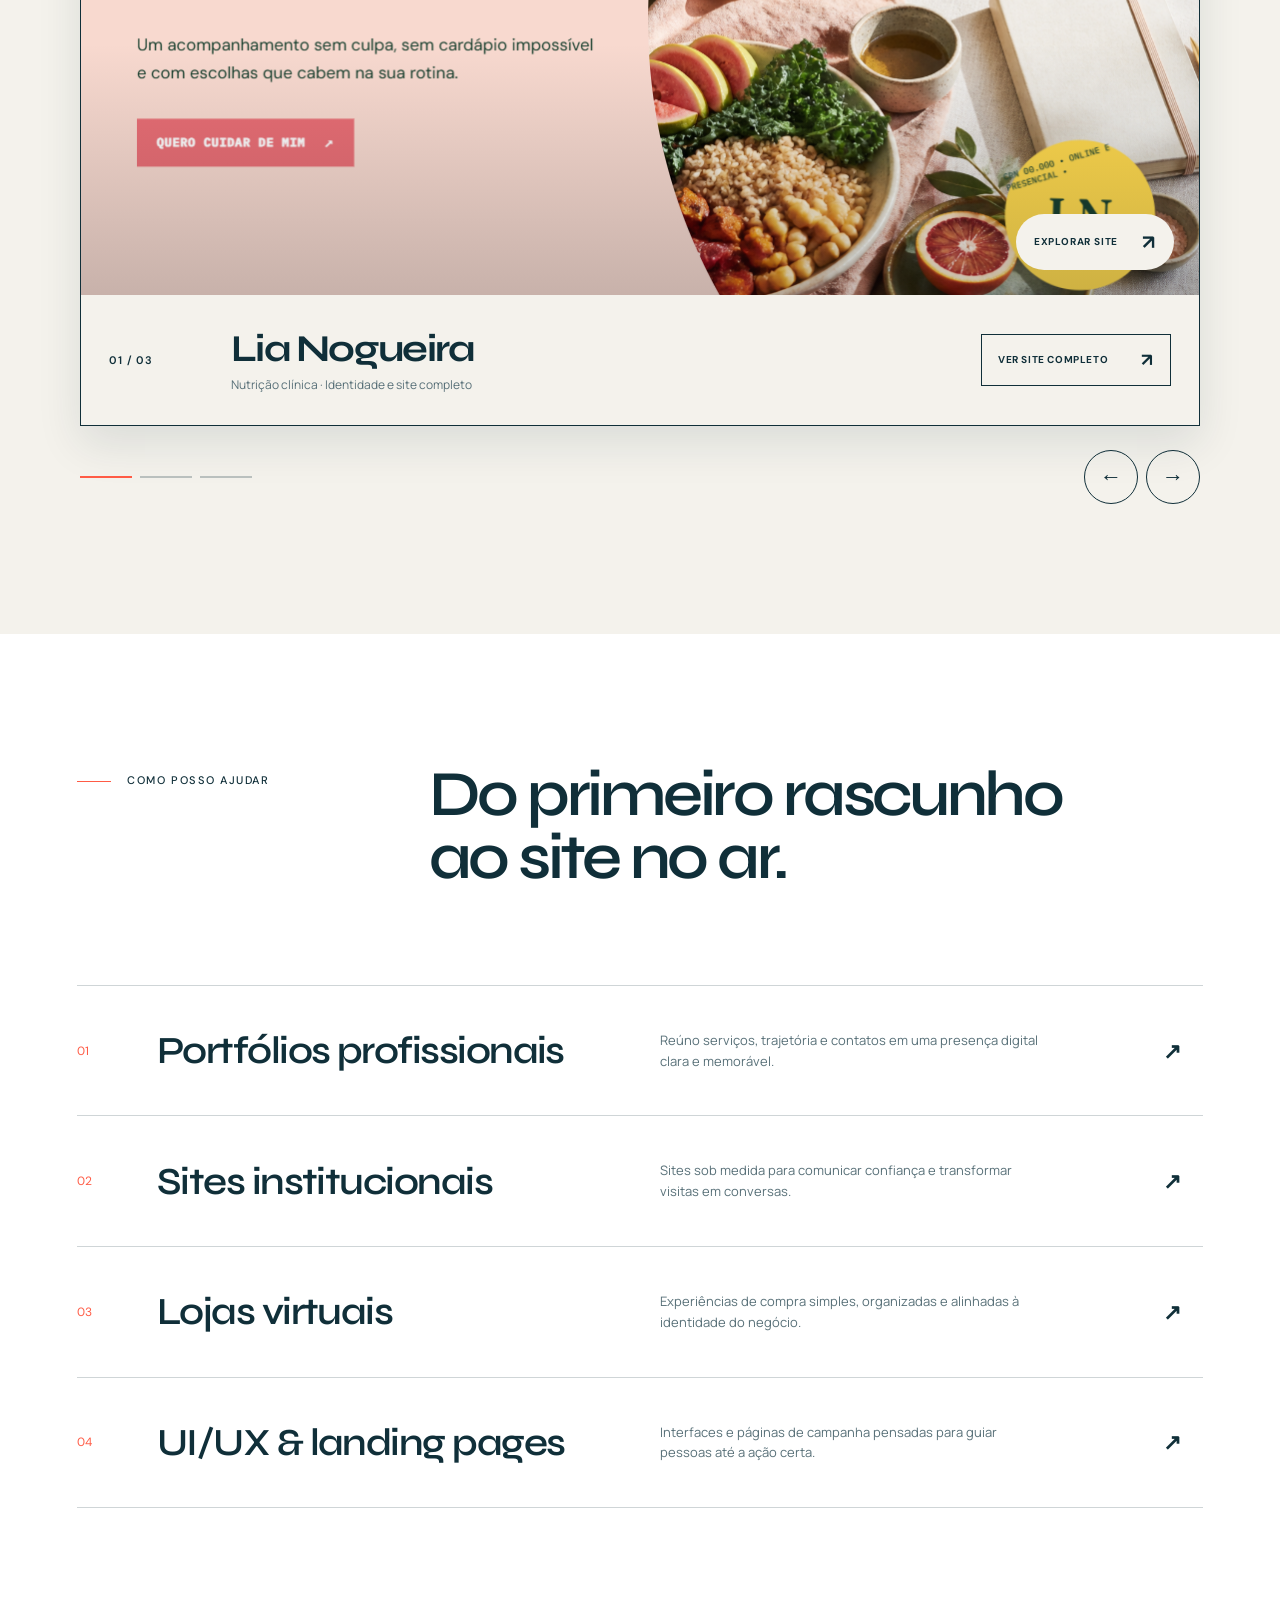
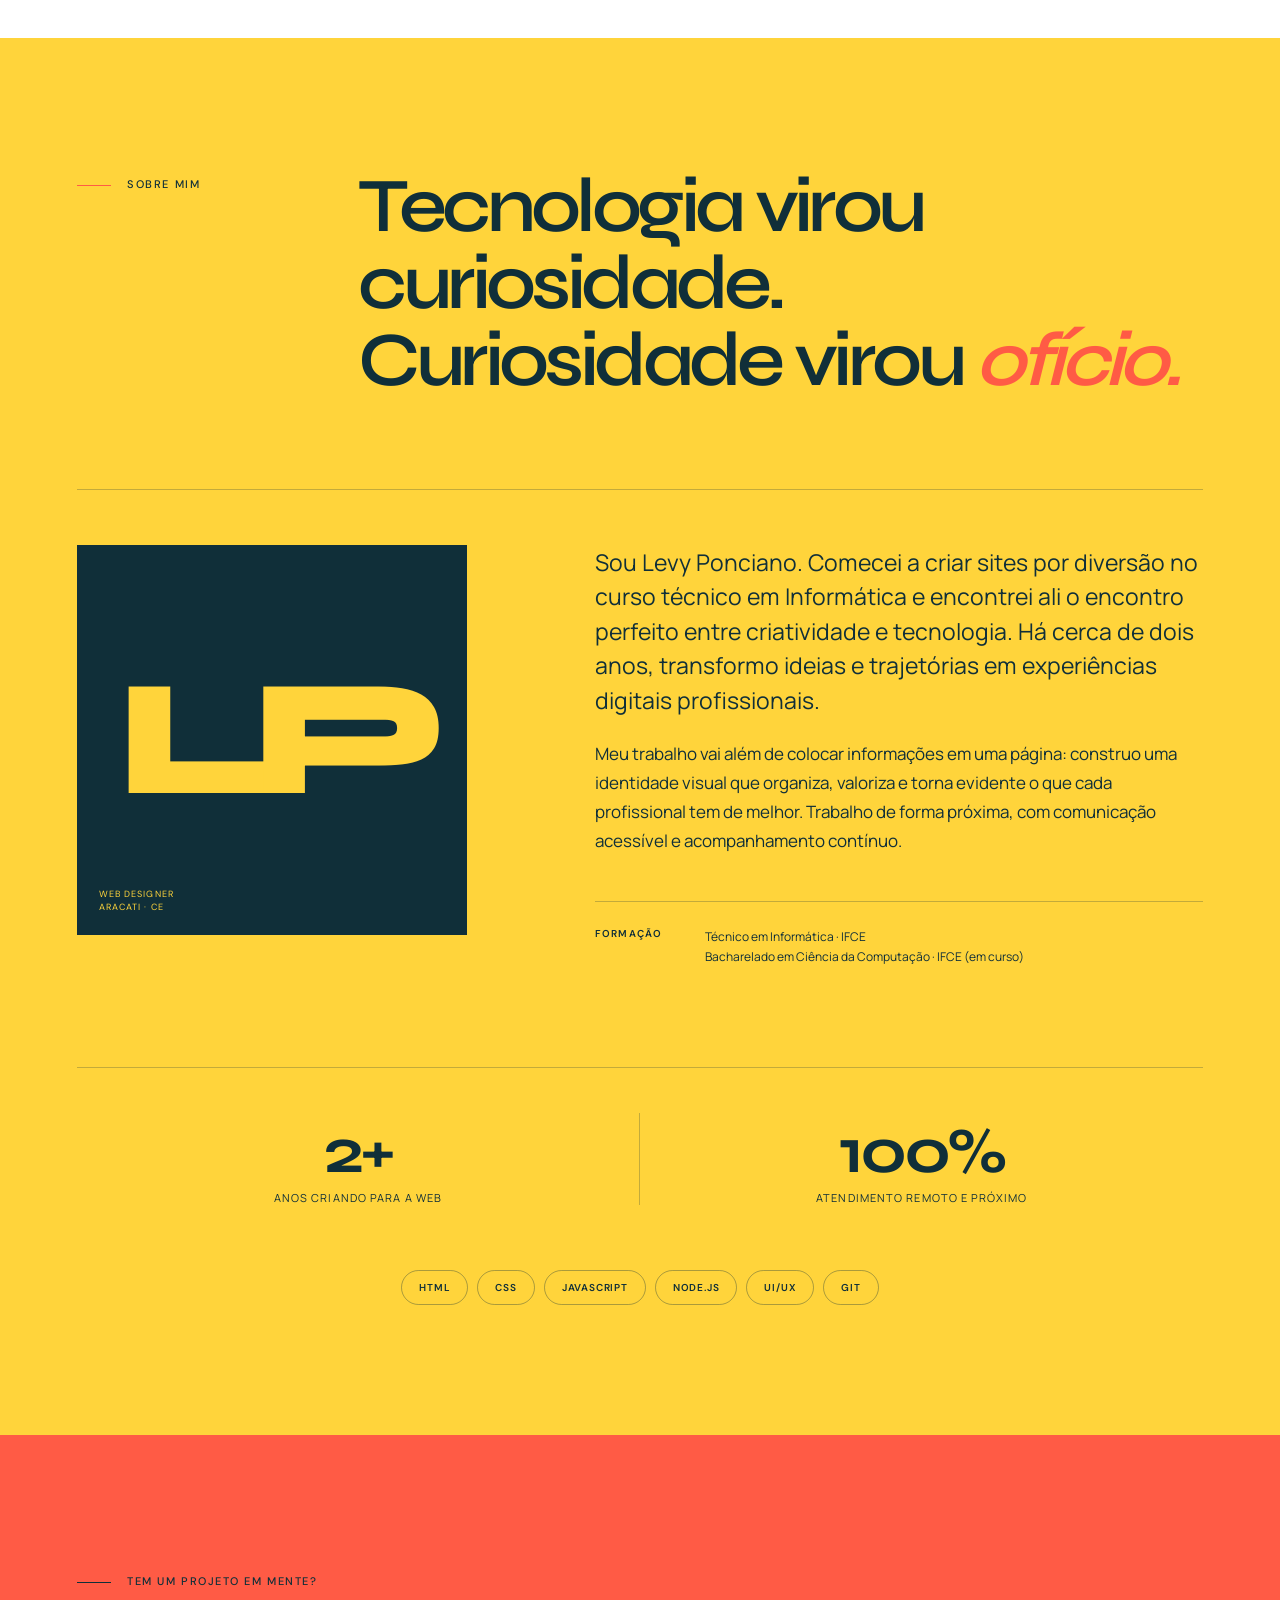
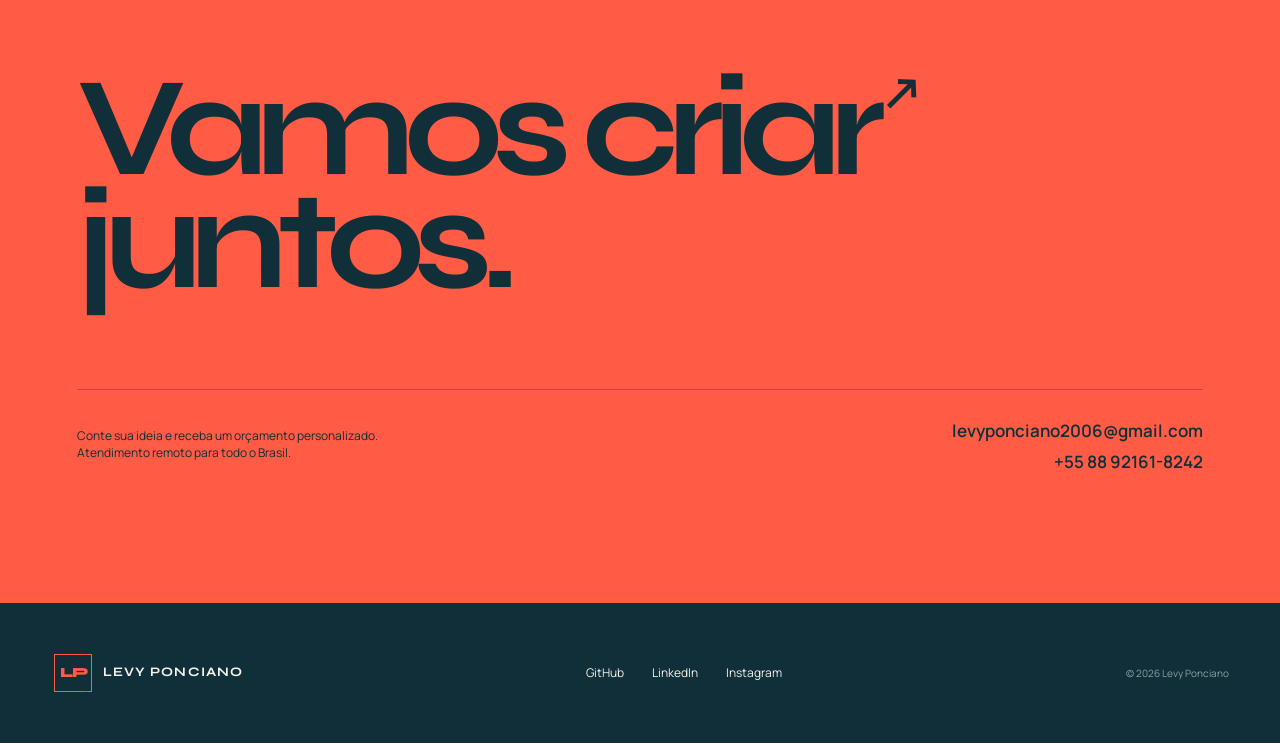
==== commit 878ea8dd: "perf: deixa rolagem e animacoes mais fluidas" ====
--- a/index.html
+++ b/index.html
@@ -16,7 +16,7 @@
       href="https://fonts.googleapis.com/css2?family=DM+Sans:wght@400;500;600&family=Manrope:wght@400;500;600;700&family=Syne:wght@600;700;800&display=swap"
       rel="stylesheet"
     />
-    <link rel="stylesheet" href="styles.css?v=9" />
+    <link rel="stylesheet" href="styles.css?v=10" />
   </head>
   <body>
     <div class="cursor-dot" aria-hidden="true"></div>
@@ -671,6 +671,6 @@
       </div>
       <p>© 2026 Levy Ponciano</p>
     </footer>
-    <script src="script.js?v=6"></script>
+    <script src="script.js?v=8"></script>
   </body>
 </html>
--- a/styles.css
+++ b/styles.css
@@ -51,14 +51,12 @@
   transition:
     height 0.35s ease,
     background-color 0.35s ease,
-    box-shadow 0.35s ease,
-    backdrop-filter 0.35s ease;
+    box-shadow 0.35s ease;
 }
 .site-header.scrolled {
   height: 72px;
-  background: rgba(16, 47, 57, 0.92);
-  backdrop-filter: blur(14px);
-  box-shadow: 0 8px 30px rgba(4, 20, 25, 0.15);
+  background: rgba(16, 47, 57, 0.98);
+  box-shadow: 0 6px 22px rgba(4, 20, 25, 0.12);
 }
 .brand {
   font: 800 23px/1 var(--display);
@@ -607,18 +605,29 @@
   transform: none;
 }
 .cursor-dot {
+  width: 28px;
+  height: 28px;
+  position: fixed;
+  left: 0;
+  top: 0;
+  pointer-events: none;
+  z-index: 99;
+  mix-blend-mode: difference;
+  transform: translate3d(-40px, -40px, 0) translate(-50%, -50%);
+  will-change: transform;
+  contain: strict;
+}
+.cursor-dot::after {
+  content: "";
+  position: absolute;
+  left: 50%;
+  top: 50%;
   width: 11px;
   height: 11px;
+  border-radius: 50%;
   background: var(--coral);
-  border-radius: 50%;
-  position: fixed;
-  pointer-events: none;
-  z-index: 99;
-  transform: translate(-50%, -50%);
-  mix-blend-mode: difference;
-  transition:
-    width 0.2s,
-    height 0.2s;
+  transform: translate(-50%, -50%) scale(1);
+  transition: transform 0.2s ease;
 }
 @media (max-width: 760px) {
   .site-header {
@@ -1127,9 +1136,8 @@
   gap: 8px;
   text-align: right;
 }
-.cursor-dot.cursor-hover {
-  width: 28px;
-  height: 28px;
+.cursor-dot.cursor-hover::after {
+  transform: translate(-50%, -50%) scale(2.55);
 }
 @media (max-width: 760px) {
   .brand-name {
@@ -1747,6 +1755,14 @@
   width: max-content;
   gap: 0;
   will-change: transform;
+}
+.ticker-track.is-paused {
+  animation-play-state: paused;
+}
+@media (pointer: coarse) {
+  .cursor-dot {
+    display: none;
+  }
 }
 .ticker-group {
   display: flex;
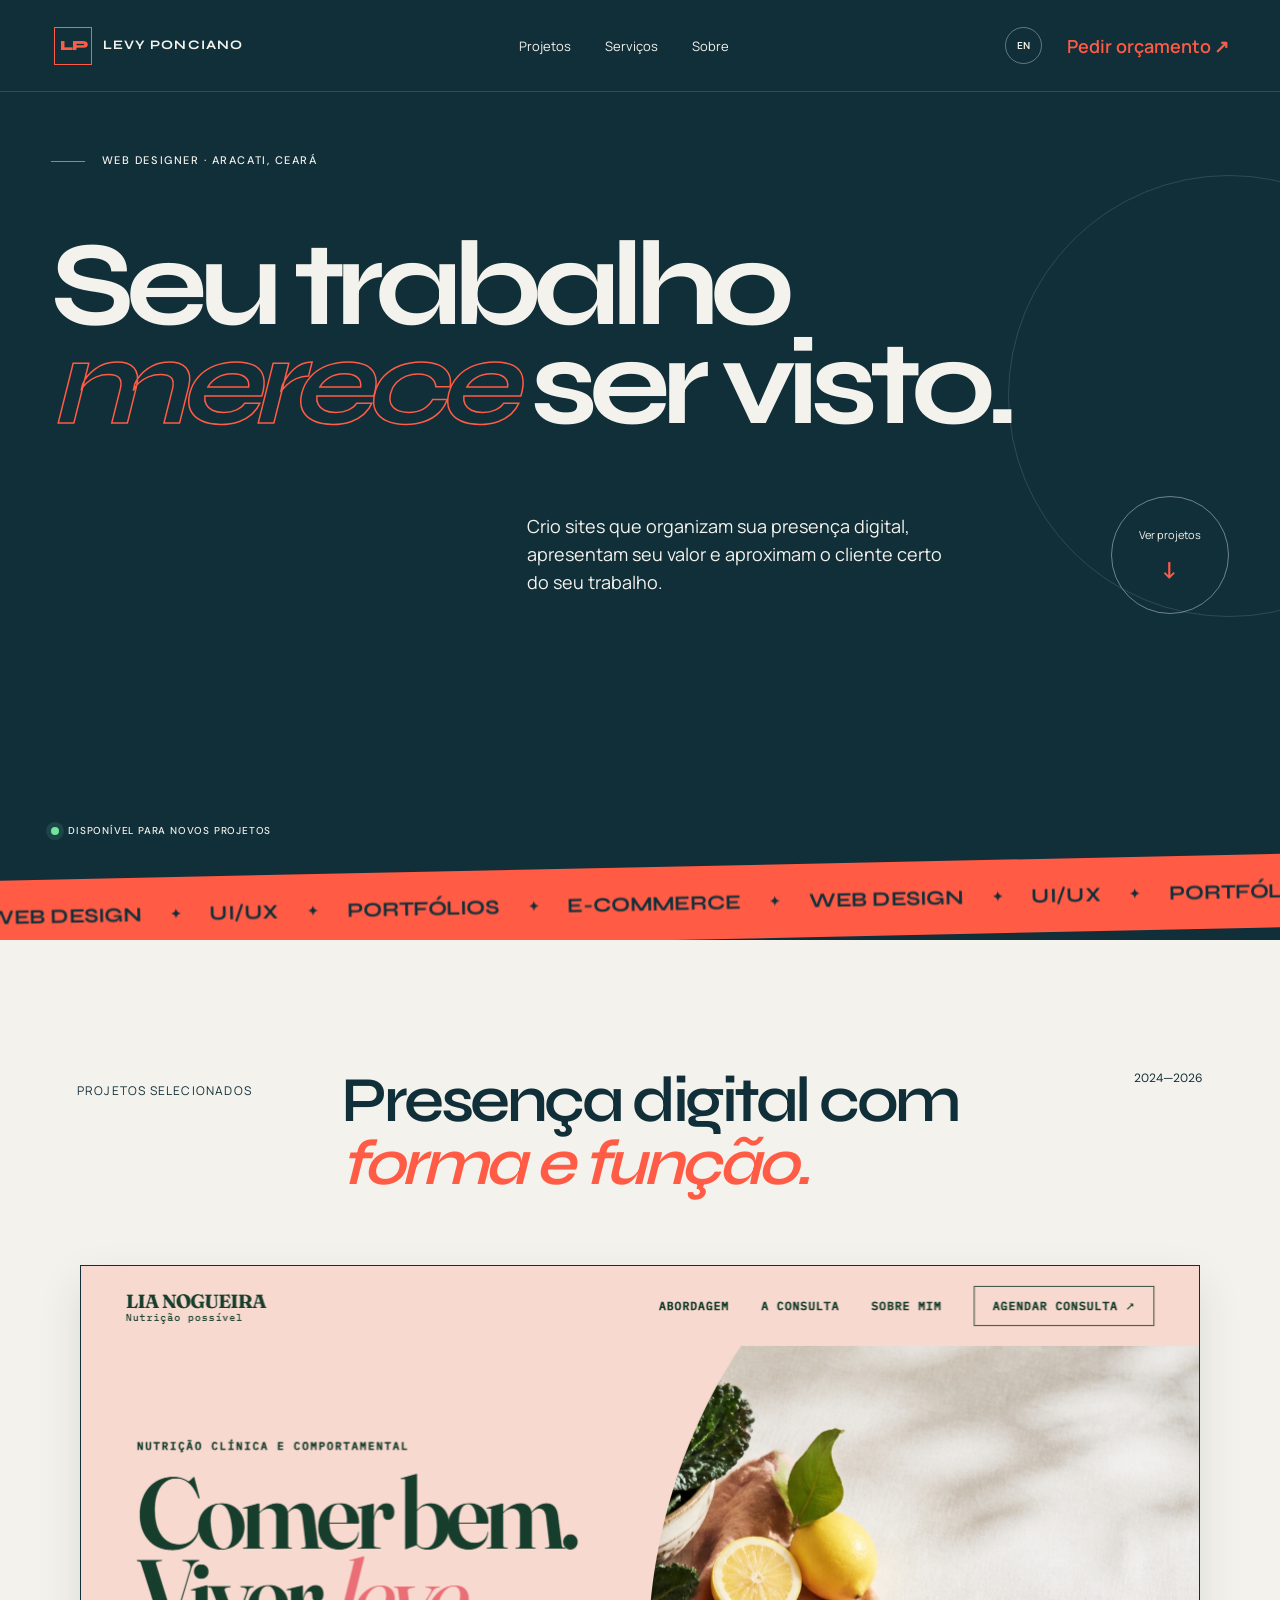
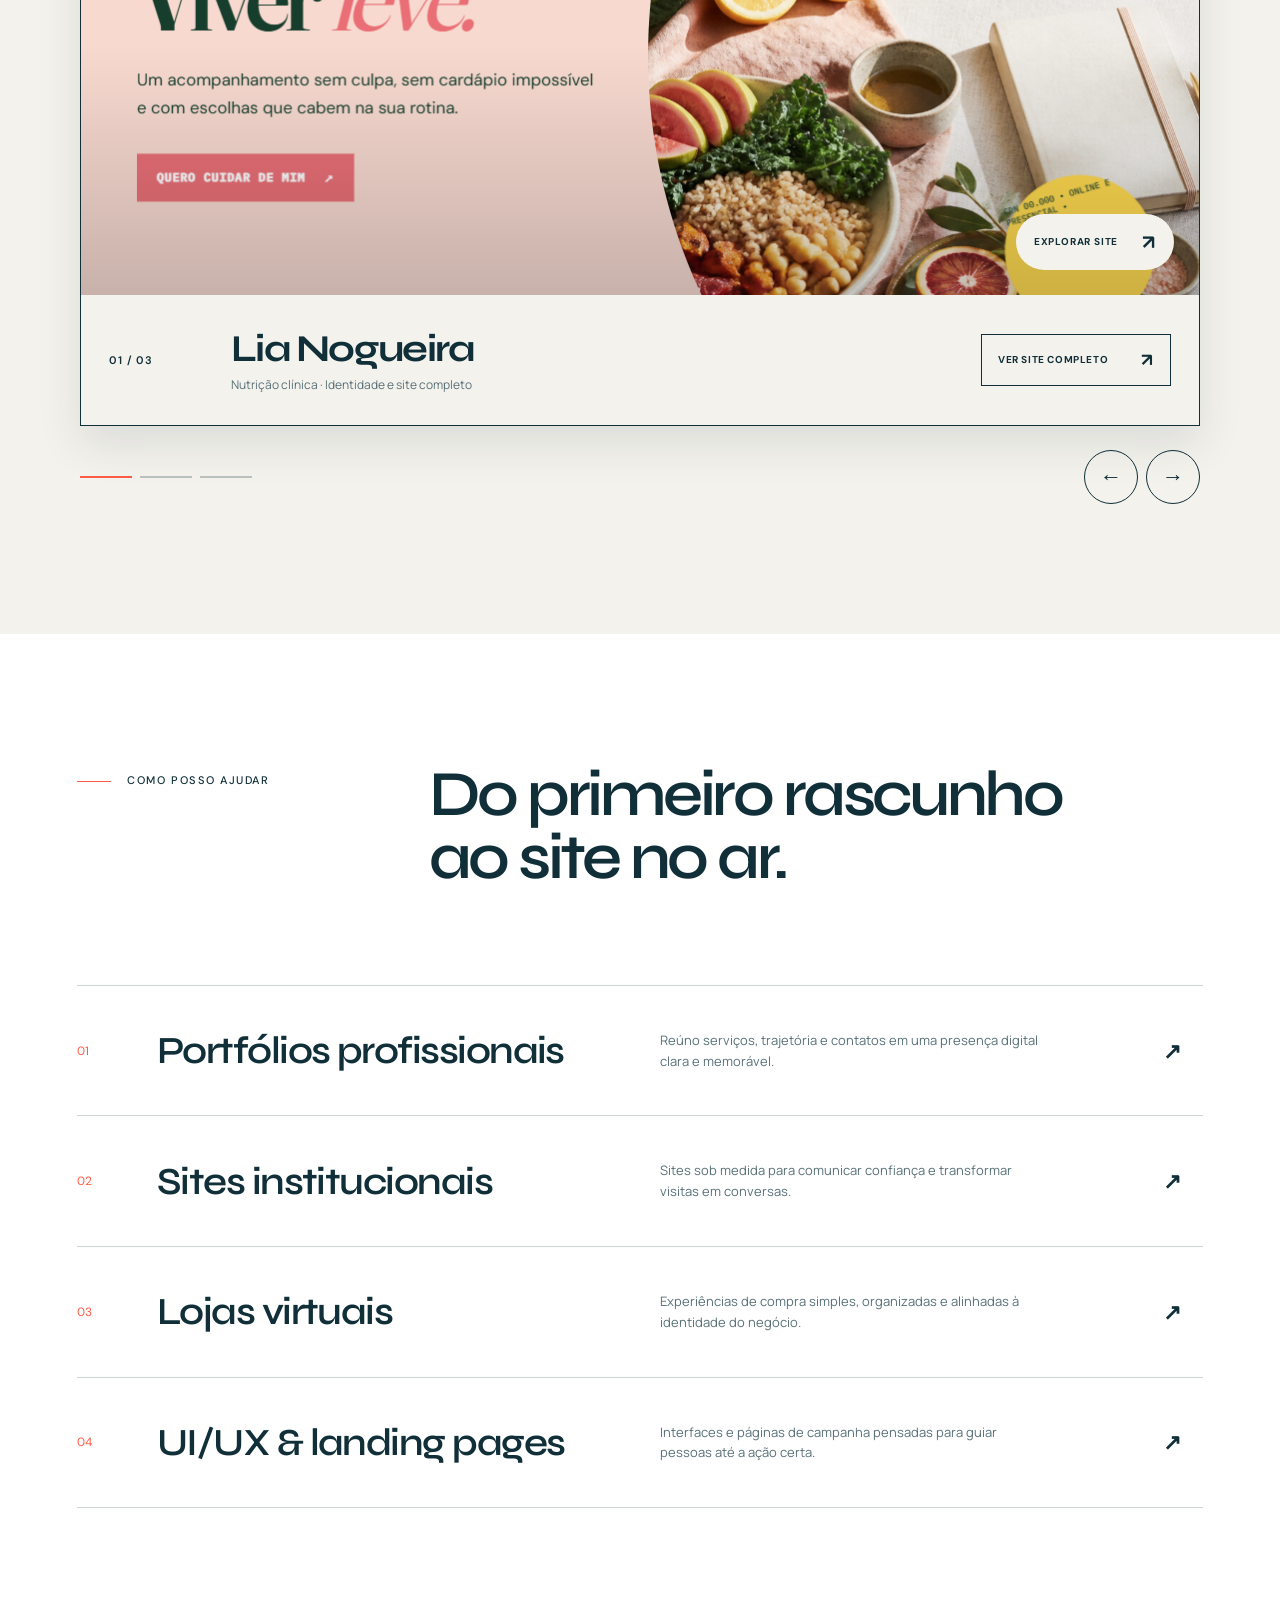
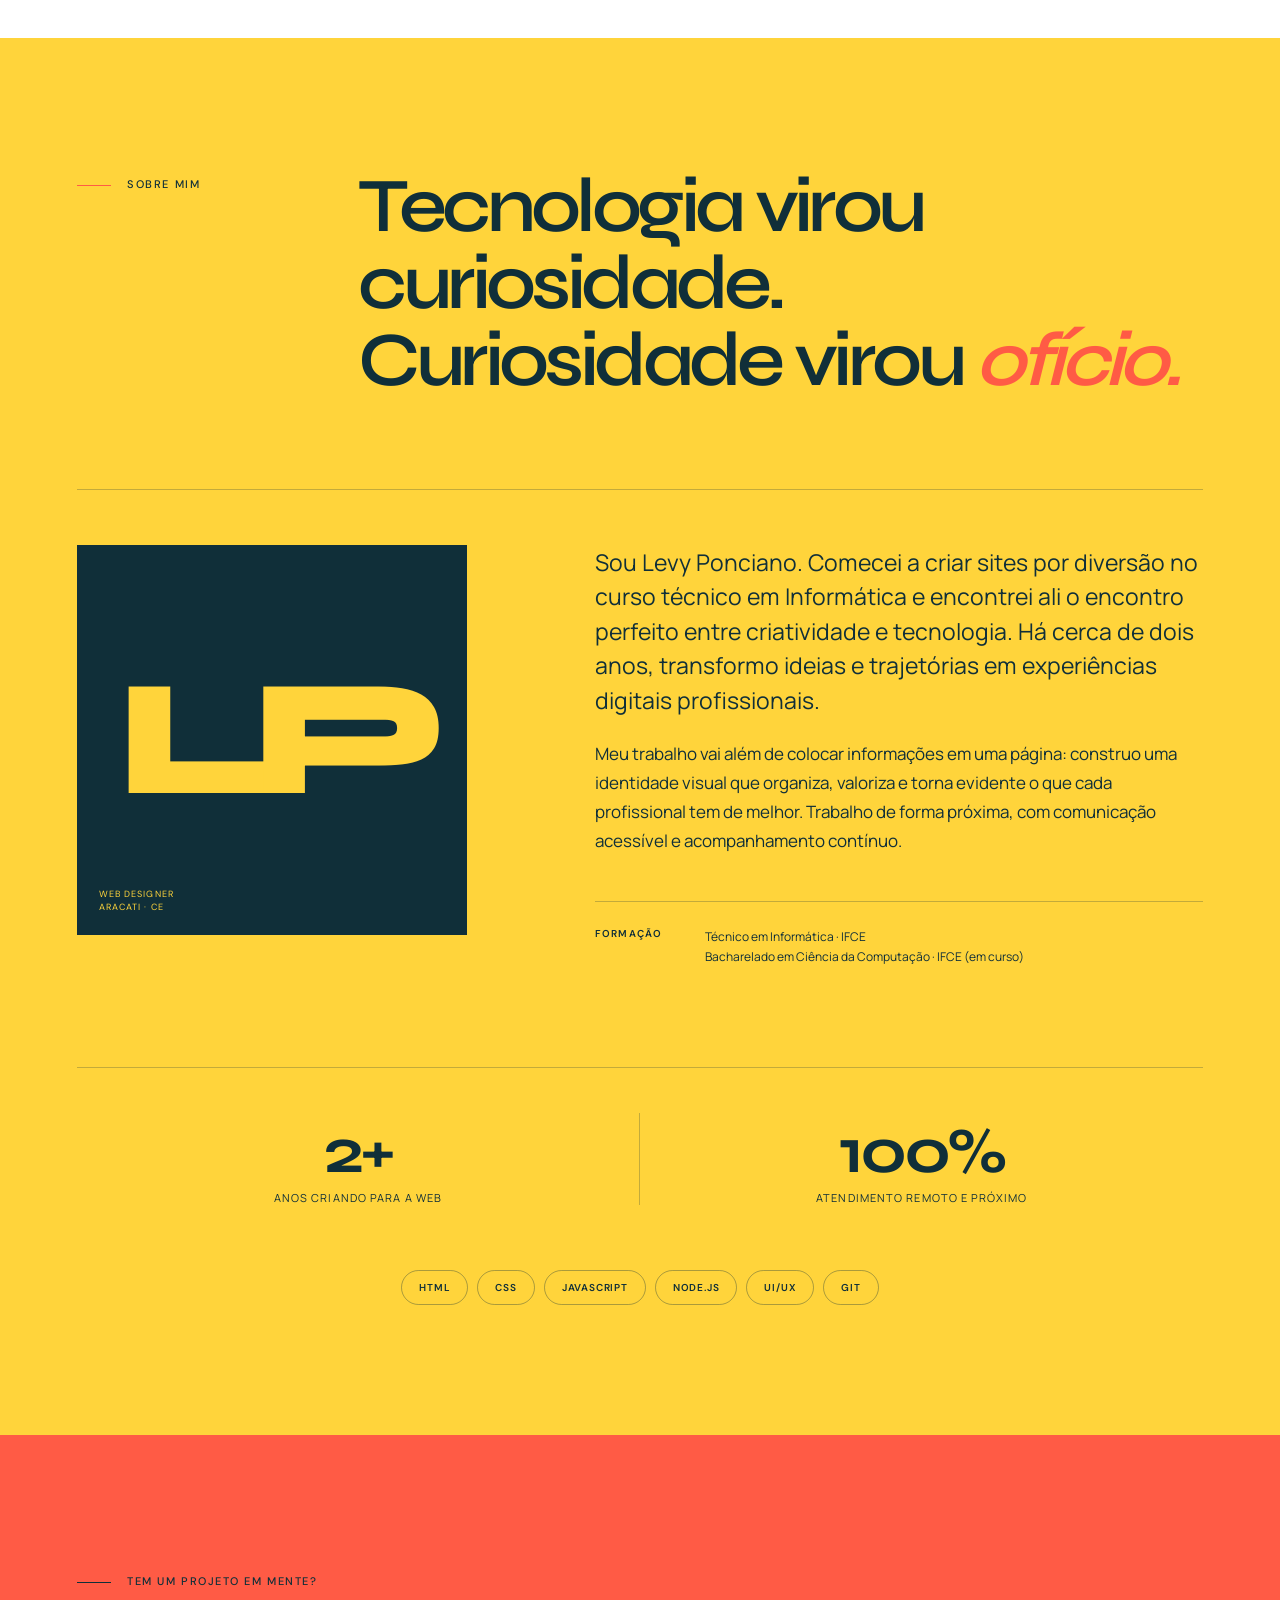
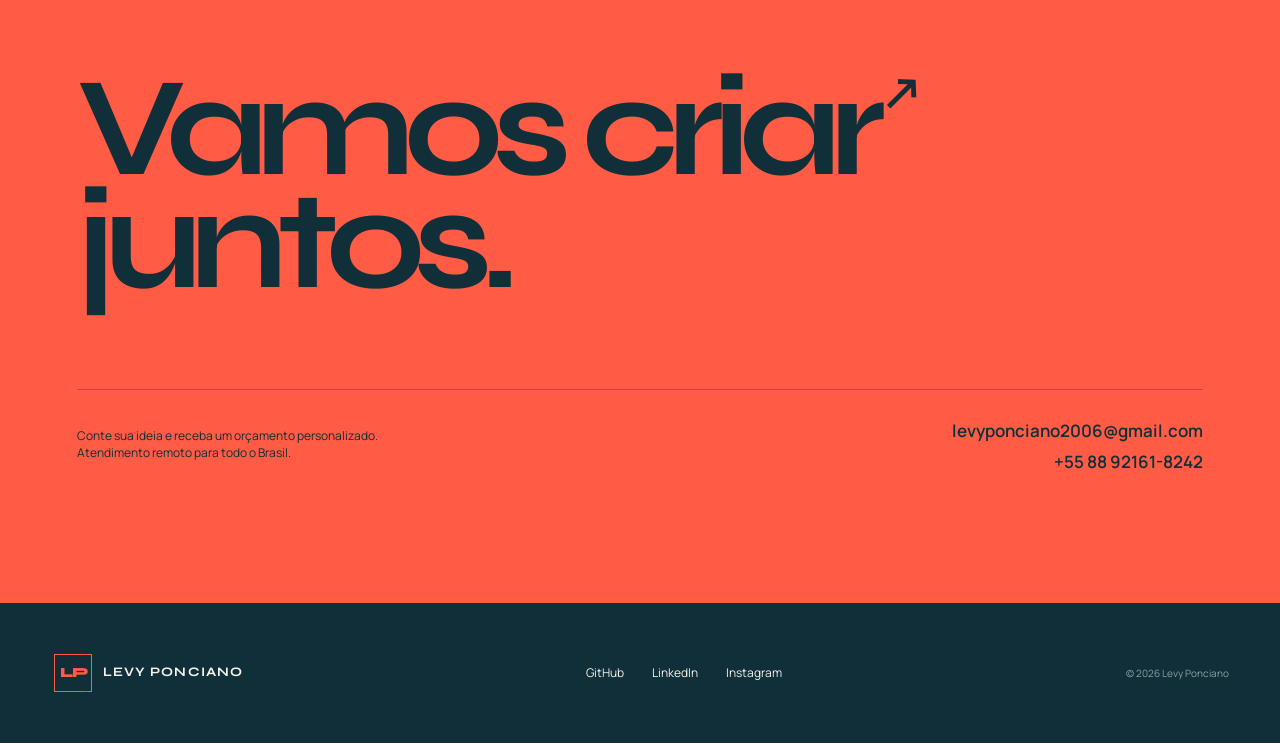
==== commit 0d816745: "fix: preserva navbar nas previews do portfolio" ====
--- a/index.html
+++ b/index.html
@@ -16,7 +16,7 @@
       href="https://fonts.googleapis.com/css2?family=DM+Sans:wght@400;500;600&family=Manrope:wght@400;500;600;700&family=Syne:wght@600;700;800&display=swap"
       rel="stylesheet"
     />
-    <link rel="stylesheet" href="styles.css?v=10" />
+    <link rel="stylesheet" href="styles.css?v=11" />
   </head>
   <body>
     <div class="cursor-dot" aria-hidden="true"></div>
--- a/styles.css
+++ b/styles.css
@@ -1567,6 +1567,7 @@
   width: 100%;
   height: 100%;
   object-fit: cover;
+  object-position: center top;
   transition: transform 0.8s cubic-bezier(0.2, 0.75, 0.2, 1);
 }
 .carousel-open {
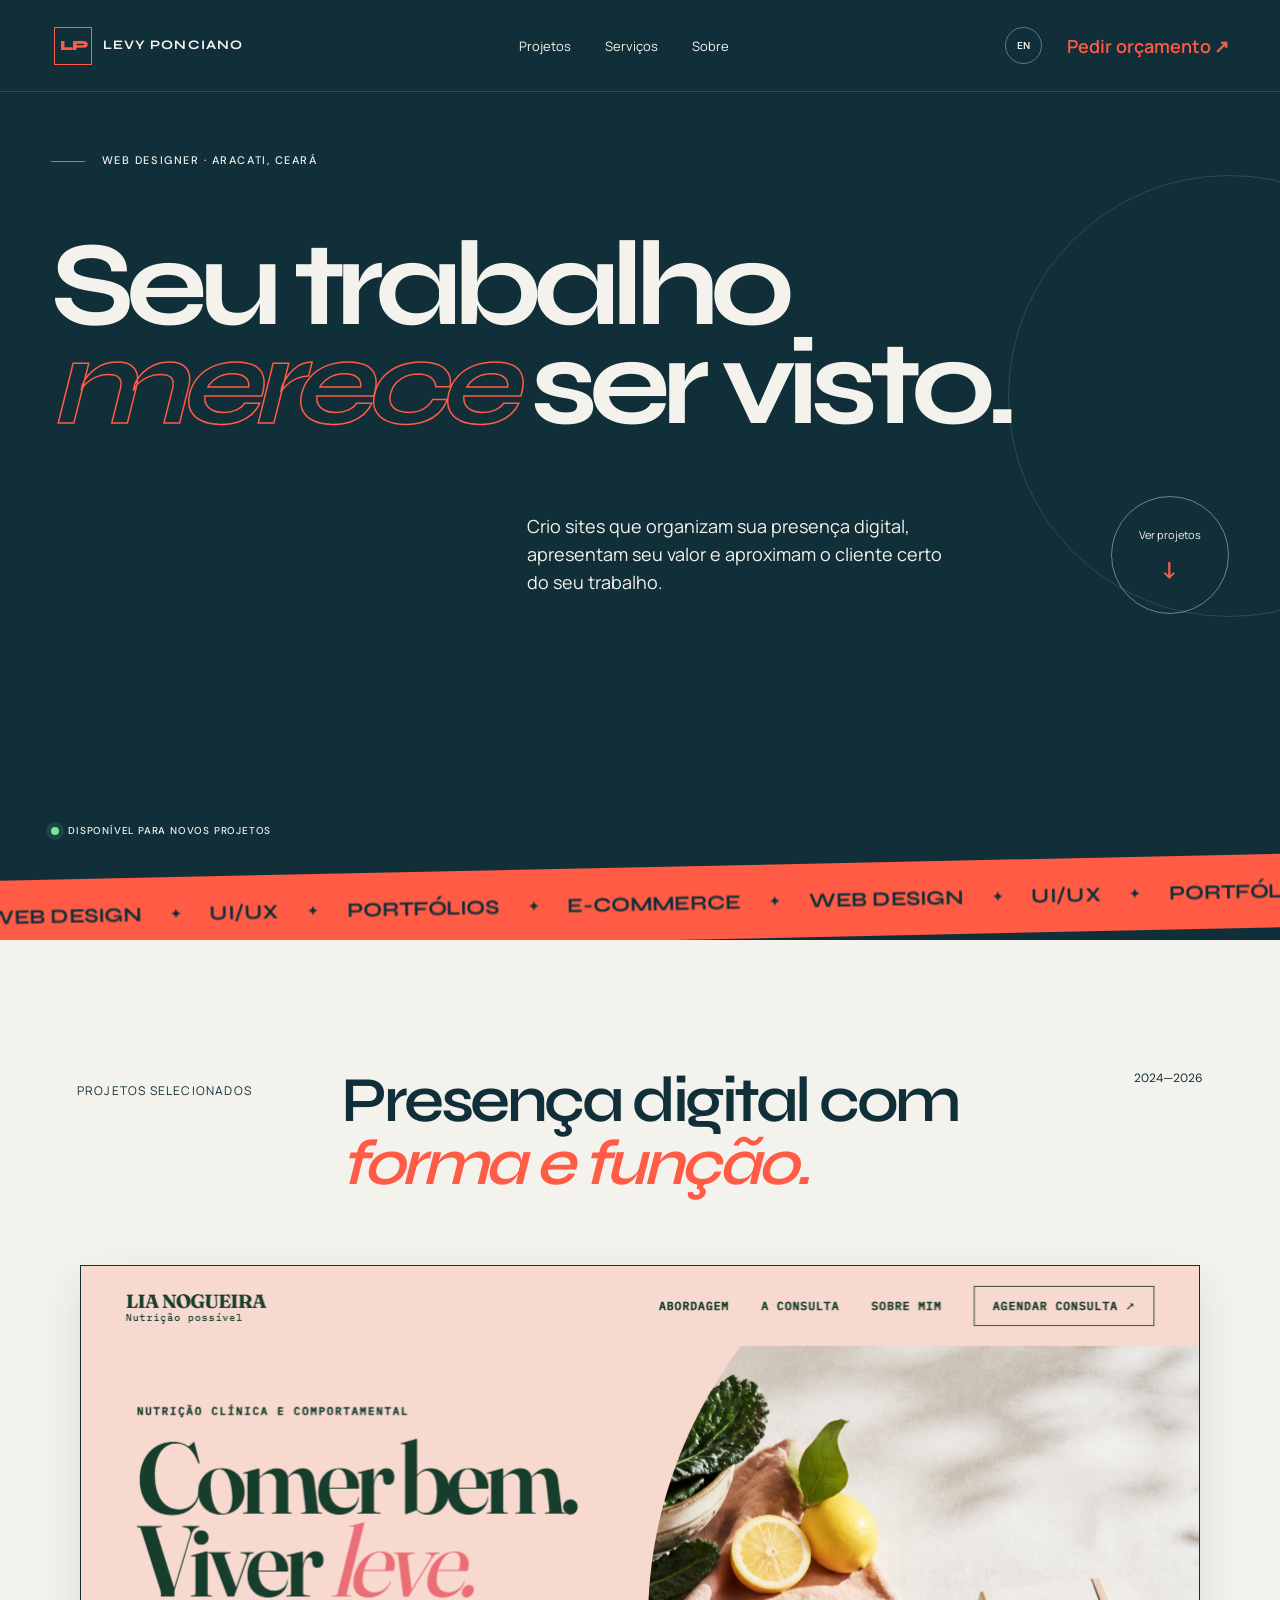
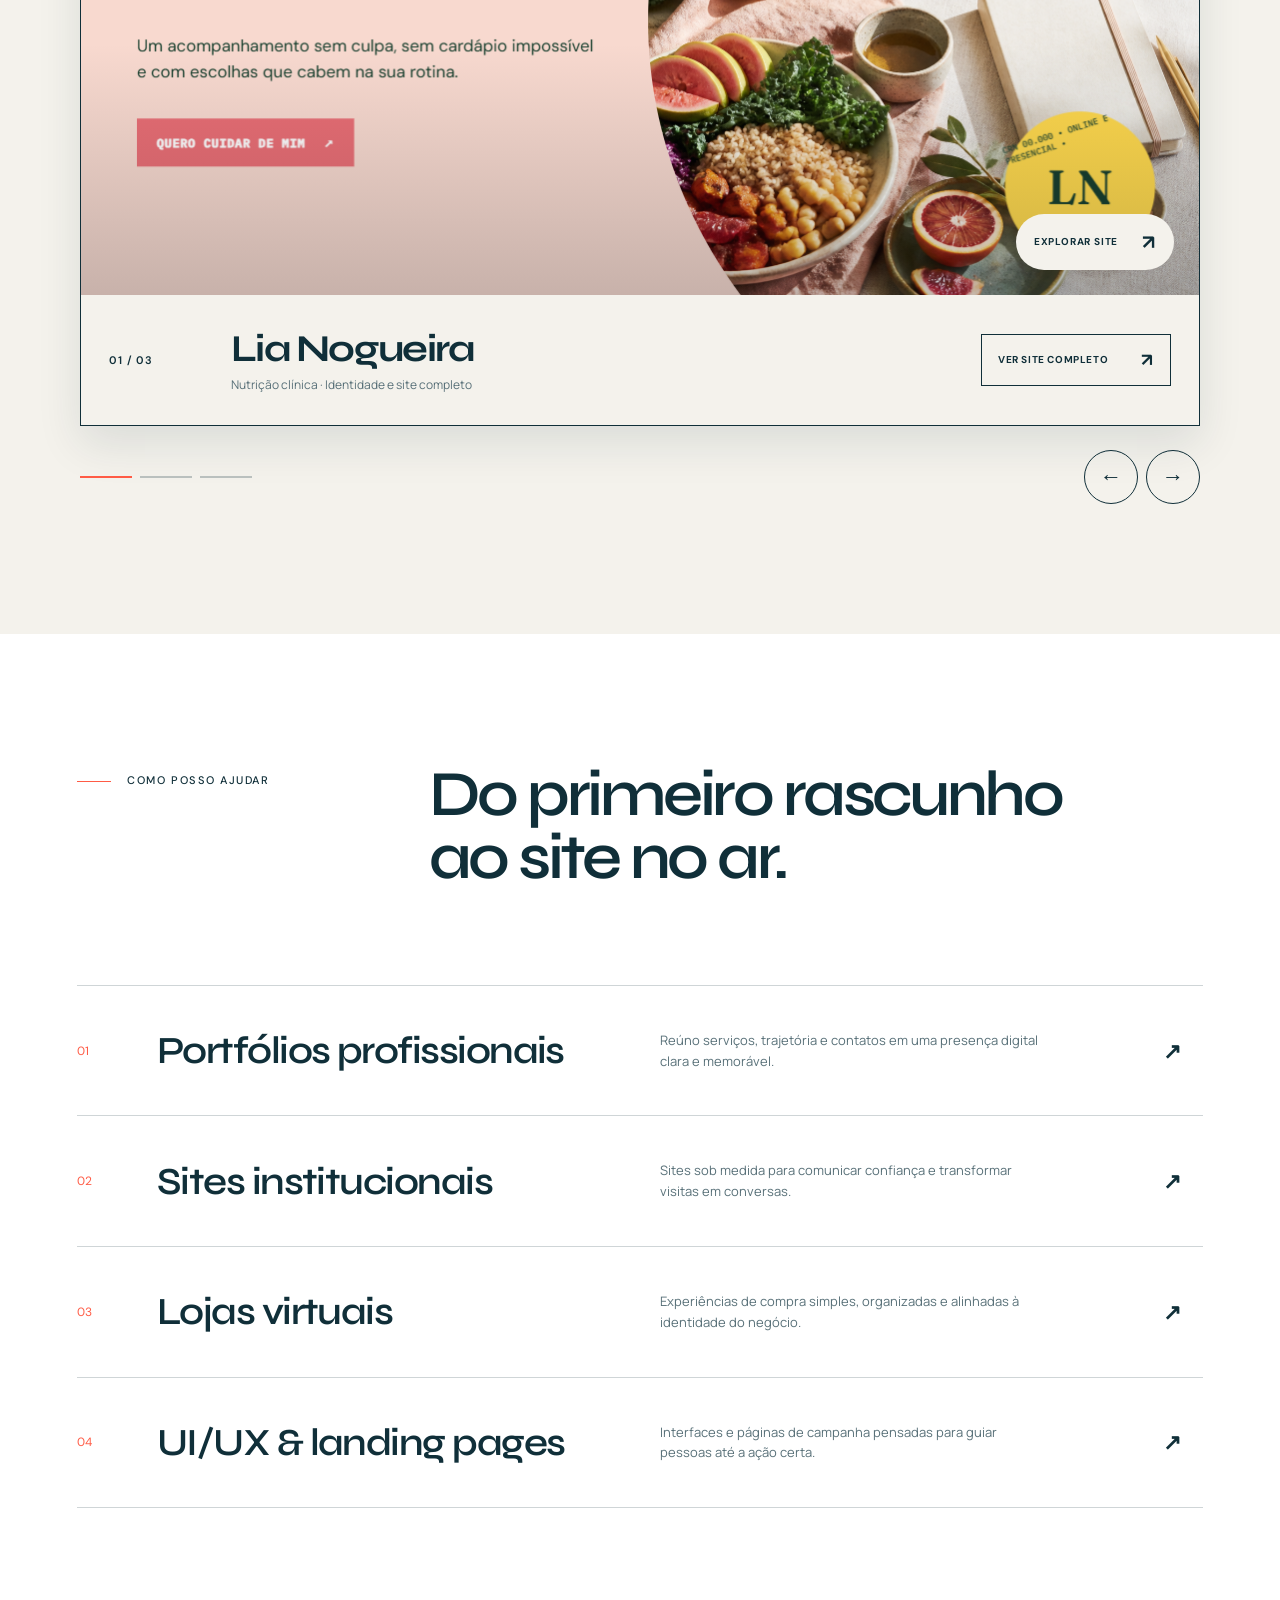
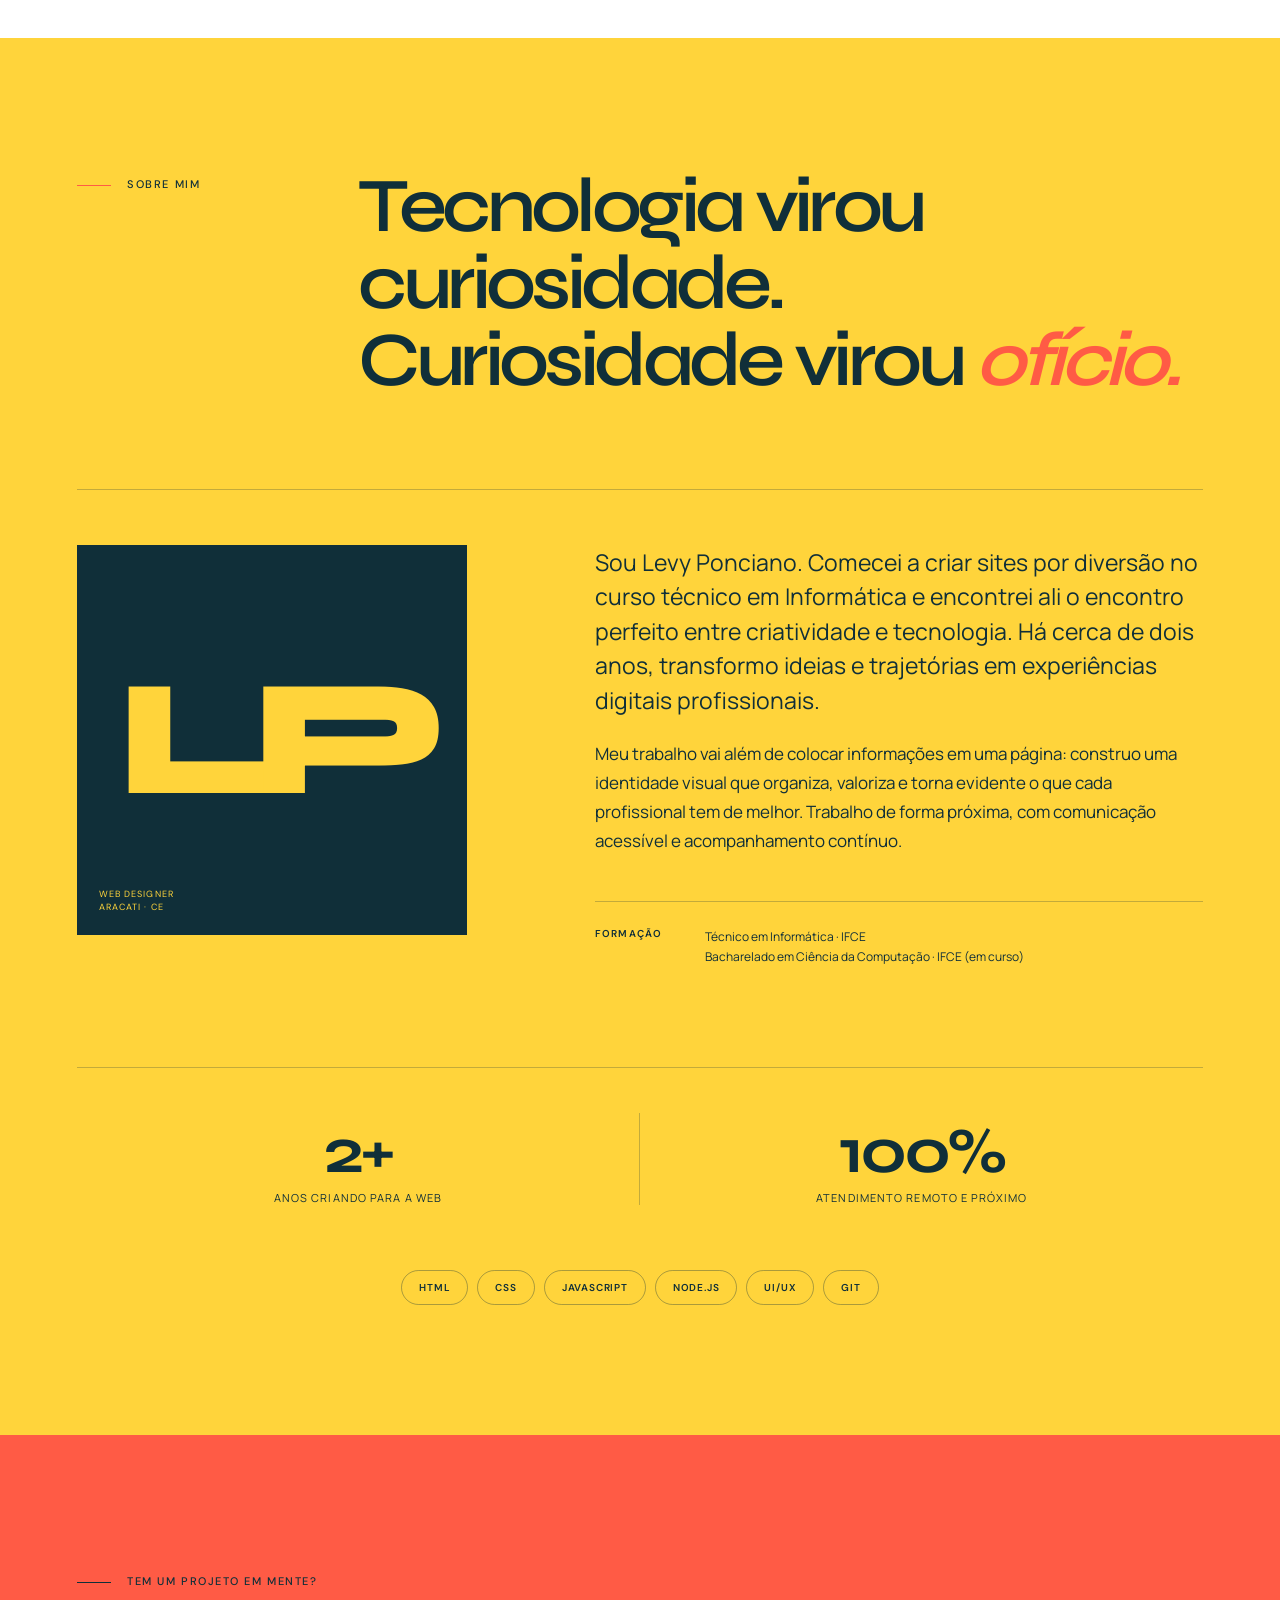
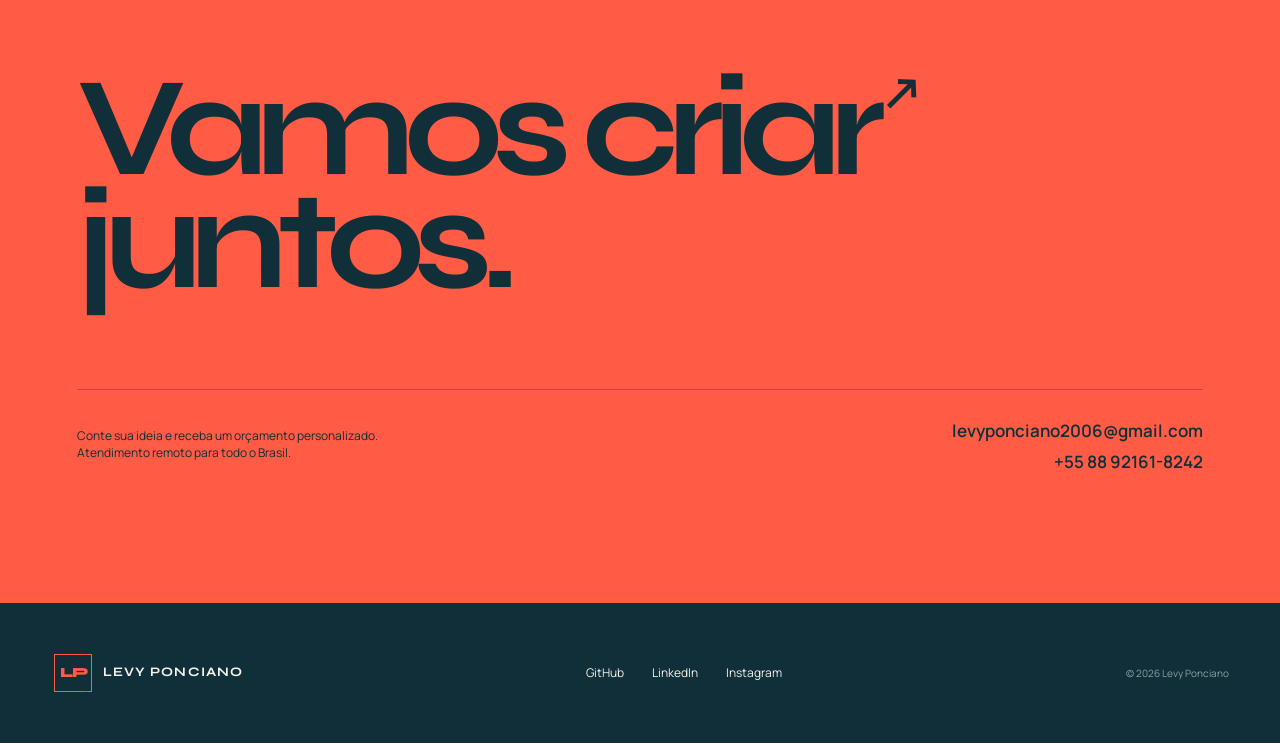
==== commit d5a6355a: "fix: refaz previews do carrossel em 16 por 9" ====
--- a/index.html
+++ b/index.html
@@ -134,7 +134,7 @@
                     src="assets/projects/nutricao-home.webp"
                     alt="Página inicial do site Lia Nogueira Nutrição"
                     width="1120"
-                    height="700"
+                    height="630"
                     loading="lazy"
                     decoding="async"
                   />
@@ -176,7 +176,7 @@
                     data-src="assets/projects/advocacia-home.webp"
                     alt="Página inicial do site Moura e Salles Advocacia"
                     width="1120"
-                    height="700"
+                    height="630"
                     loading="lazy"
                     decoding="async"
                   />
@@ -222,7 +222,7 @@
                     data-src="assets/projects/marketing-home.webp"
                     alt="Página inicial do site Pulso Marketing e Conteúdo"
                     width="1120"
-                    height="700"
+                    height="630"
                     loading="lazy"
                     decoding="async"
                   />
